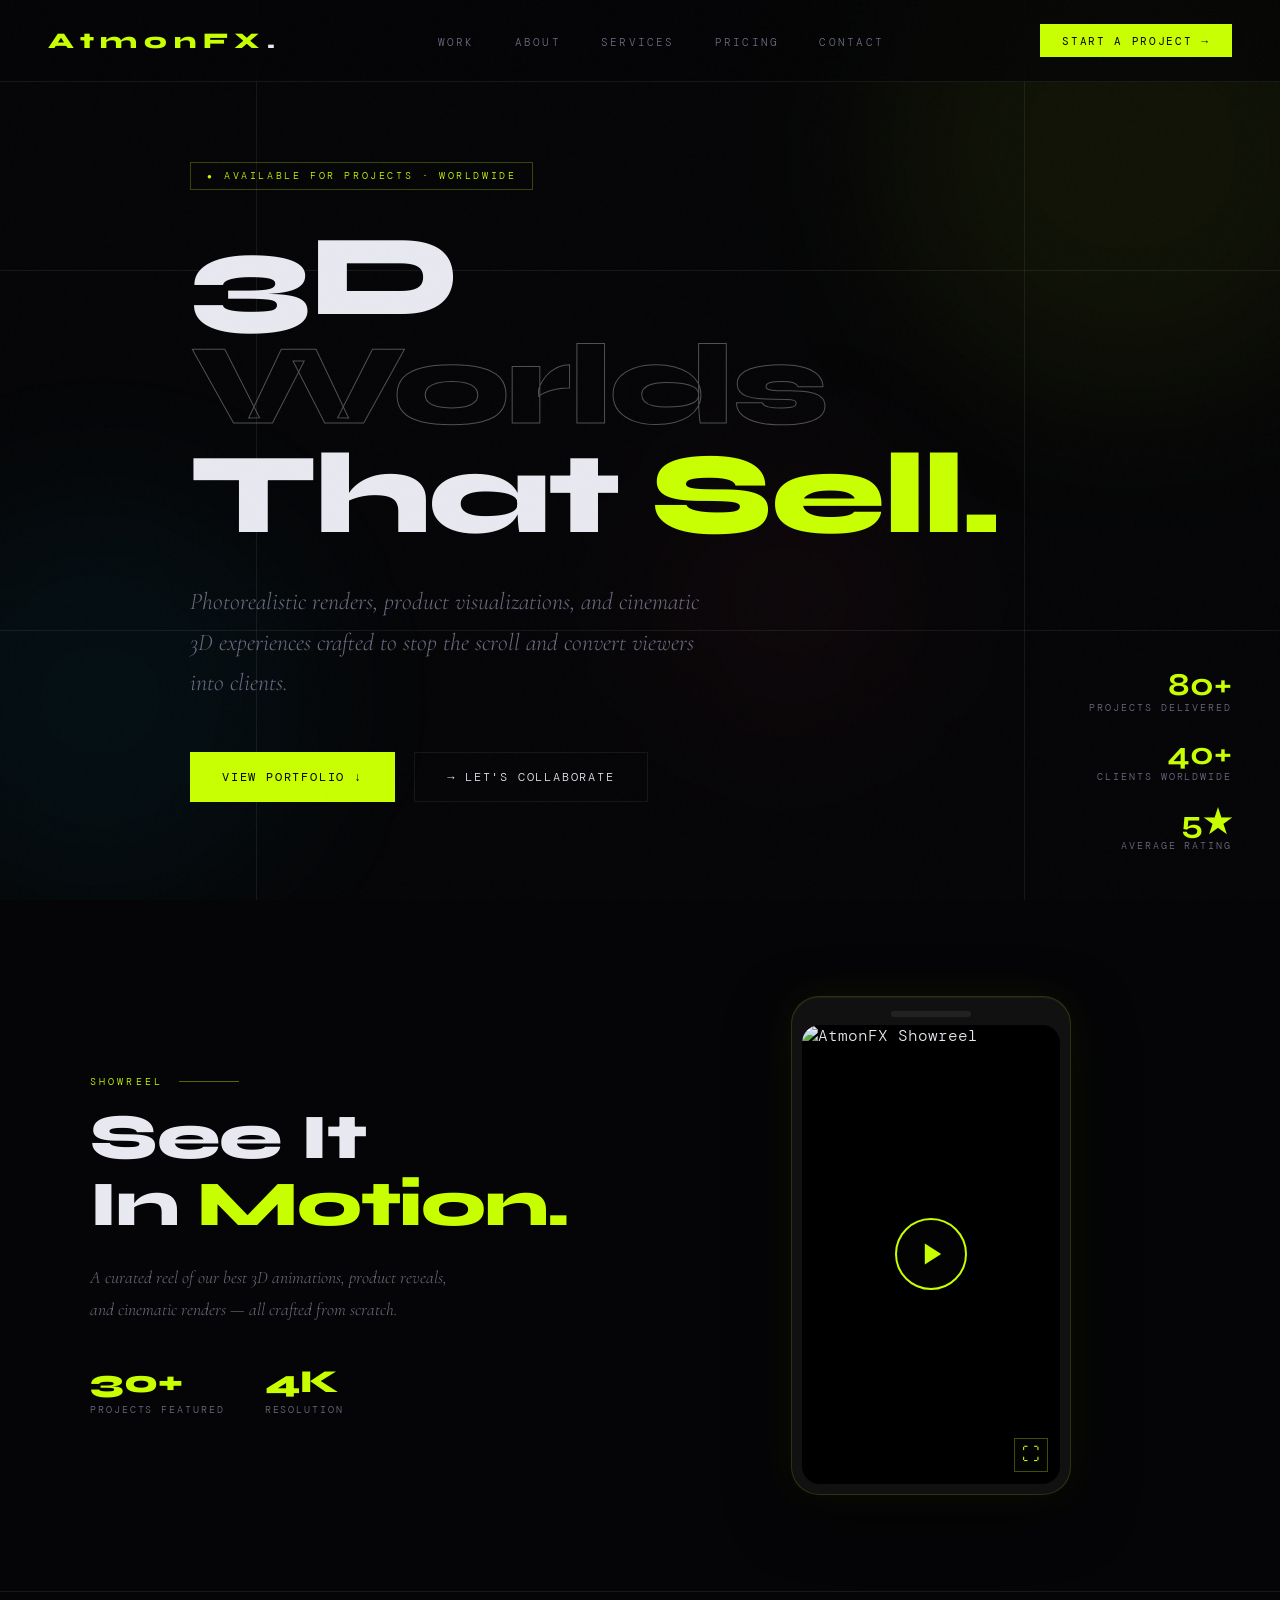
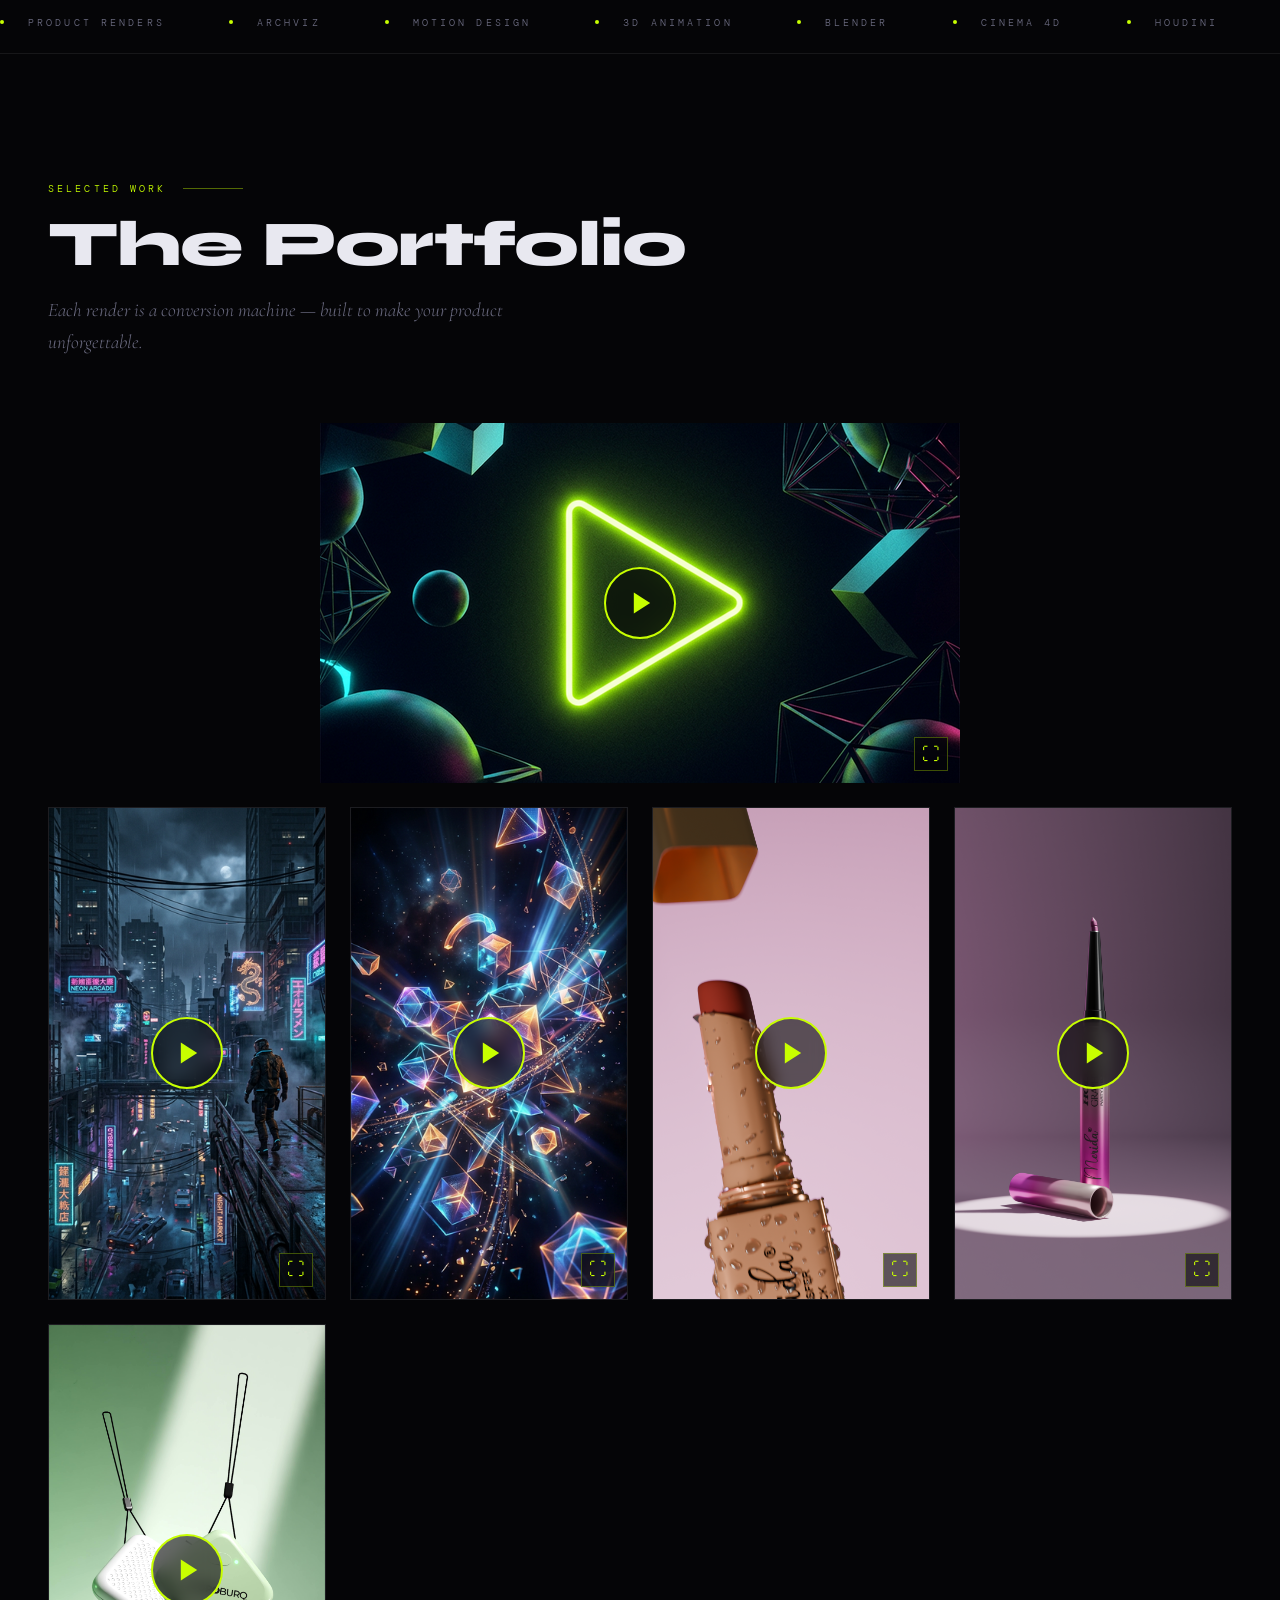
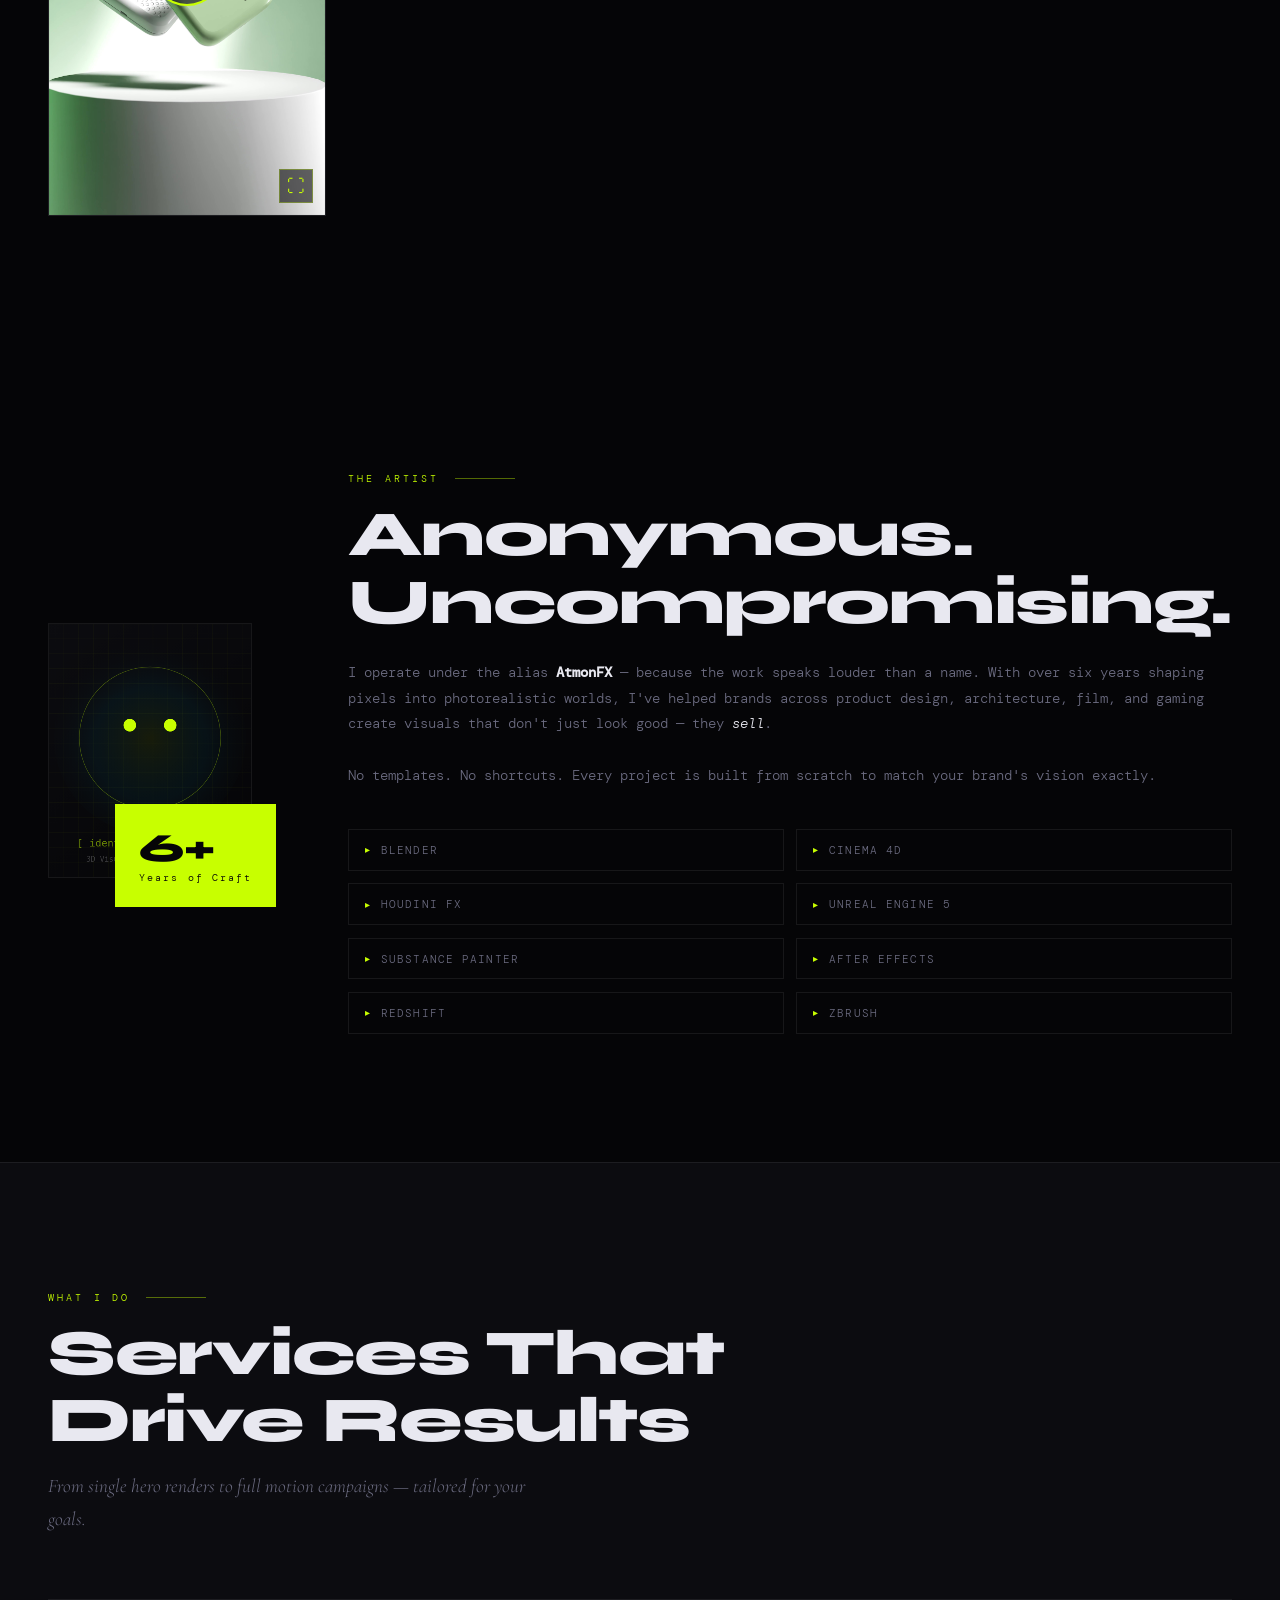
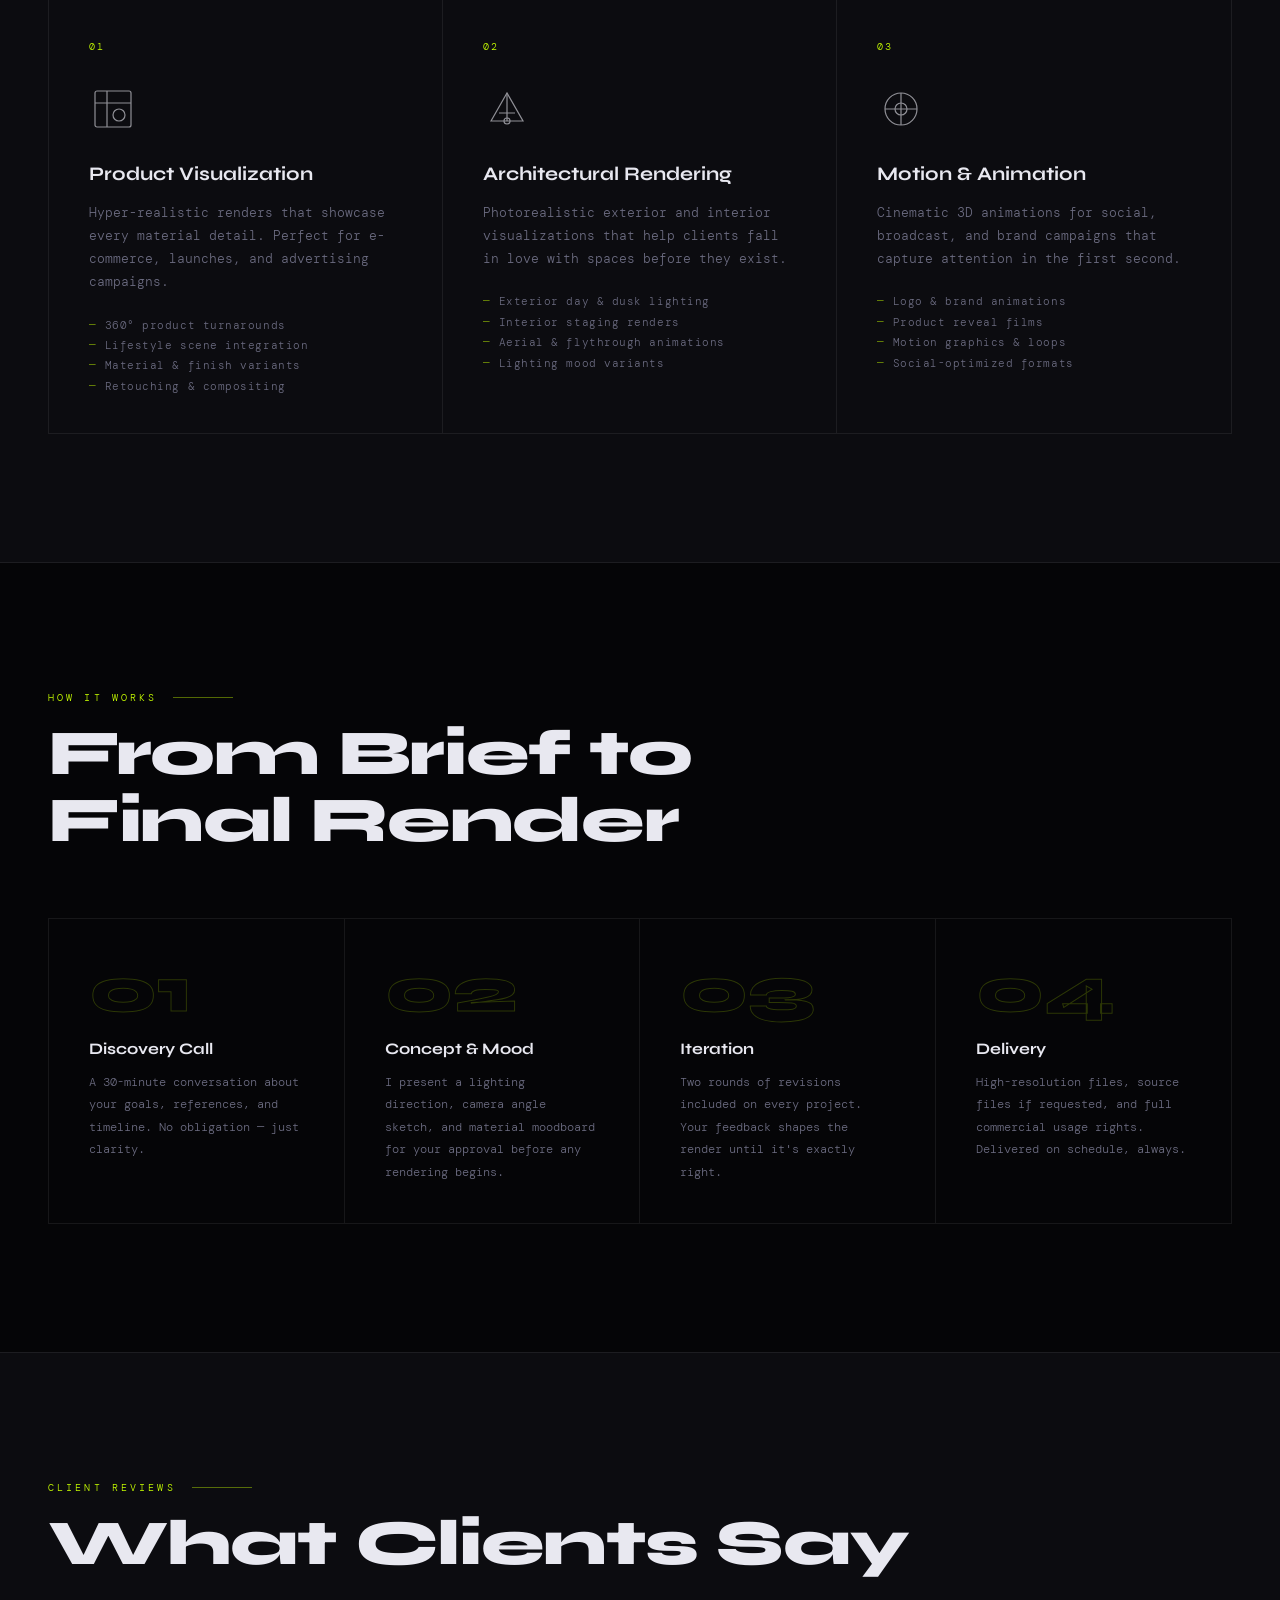
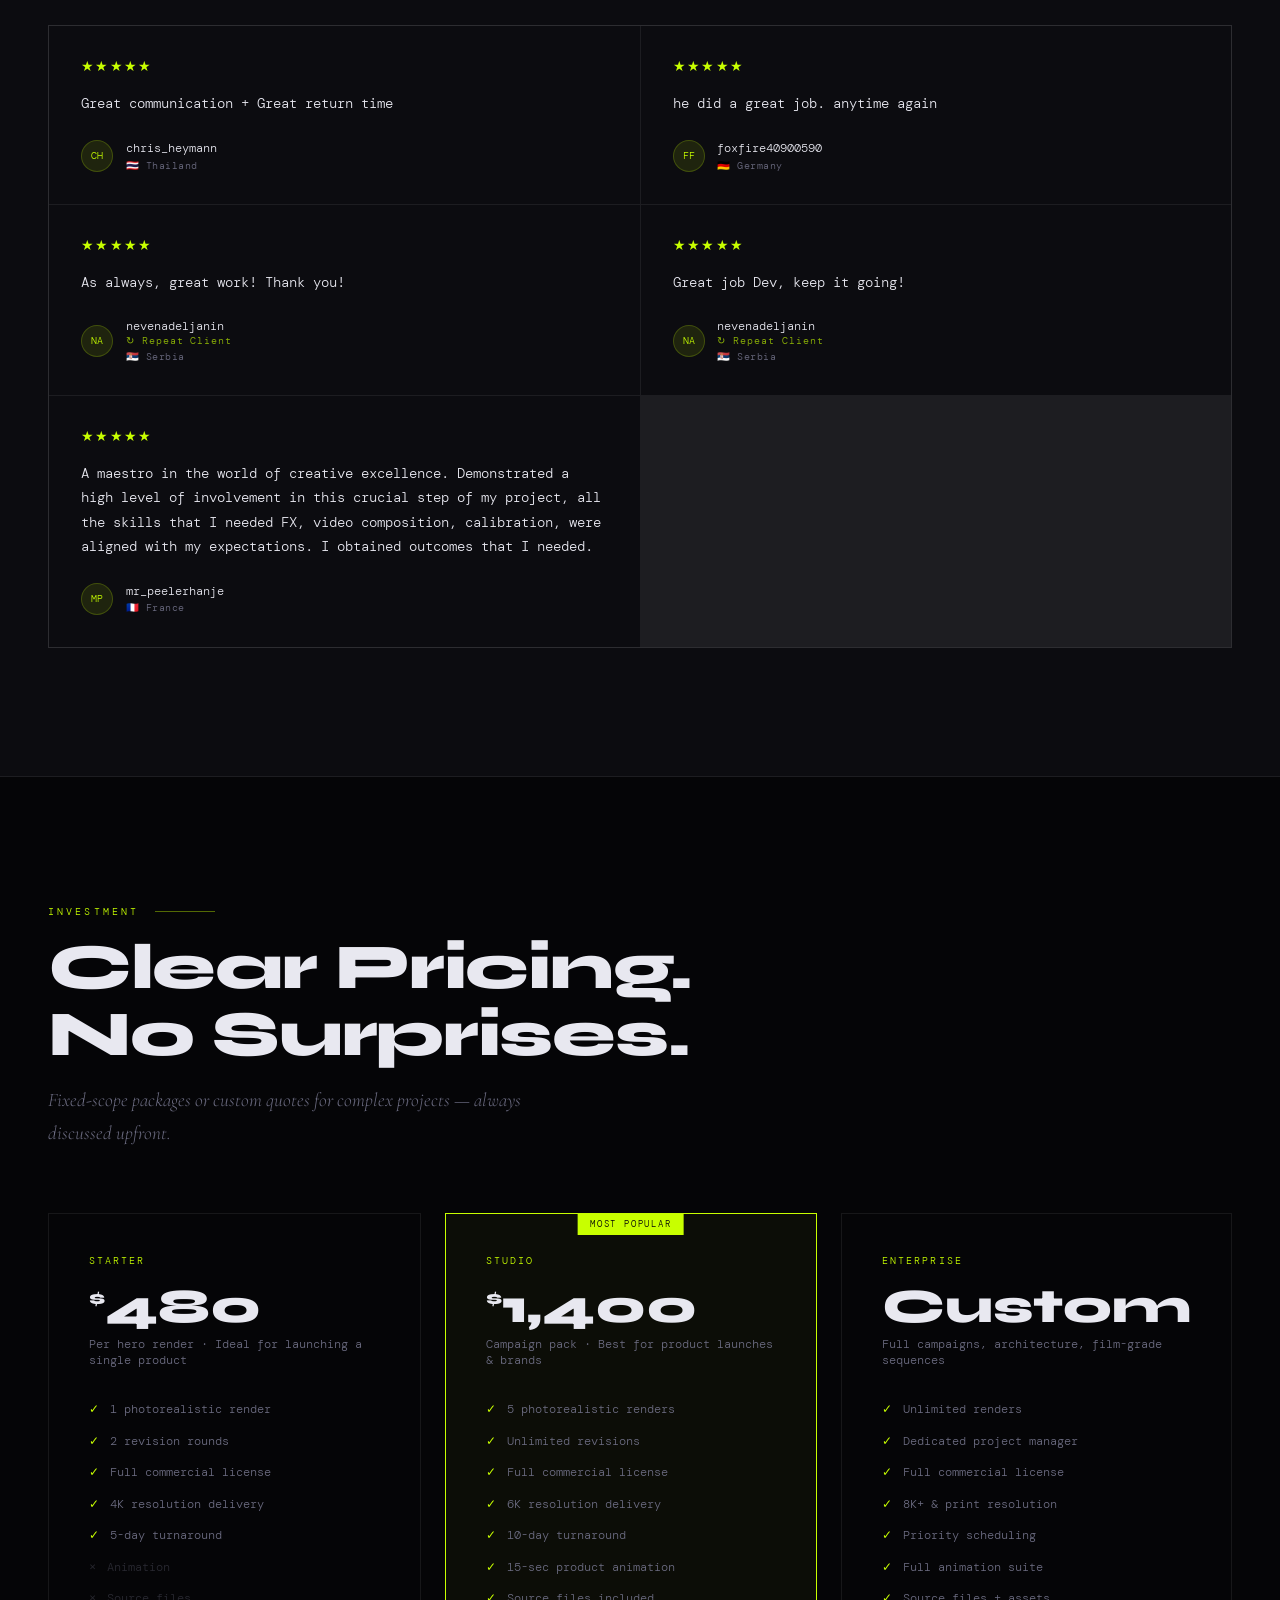
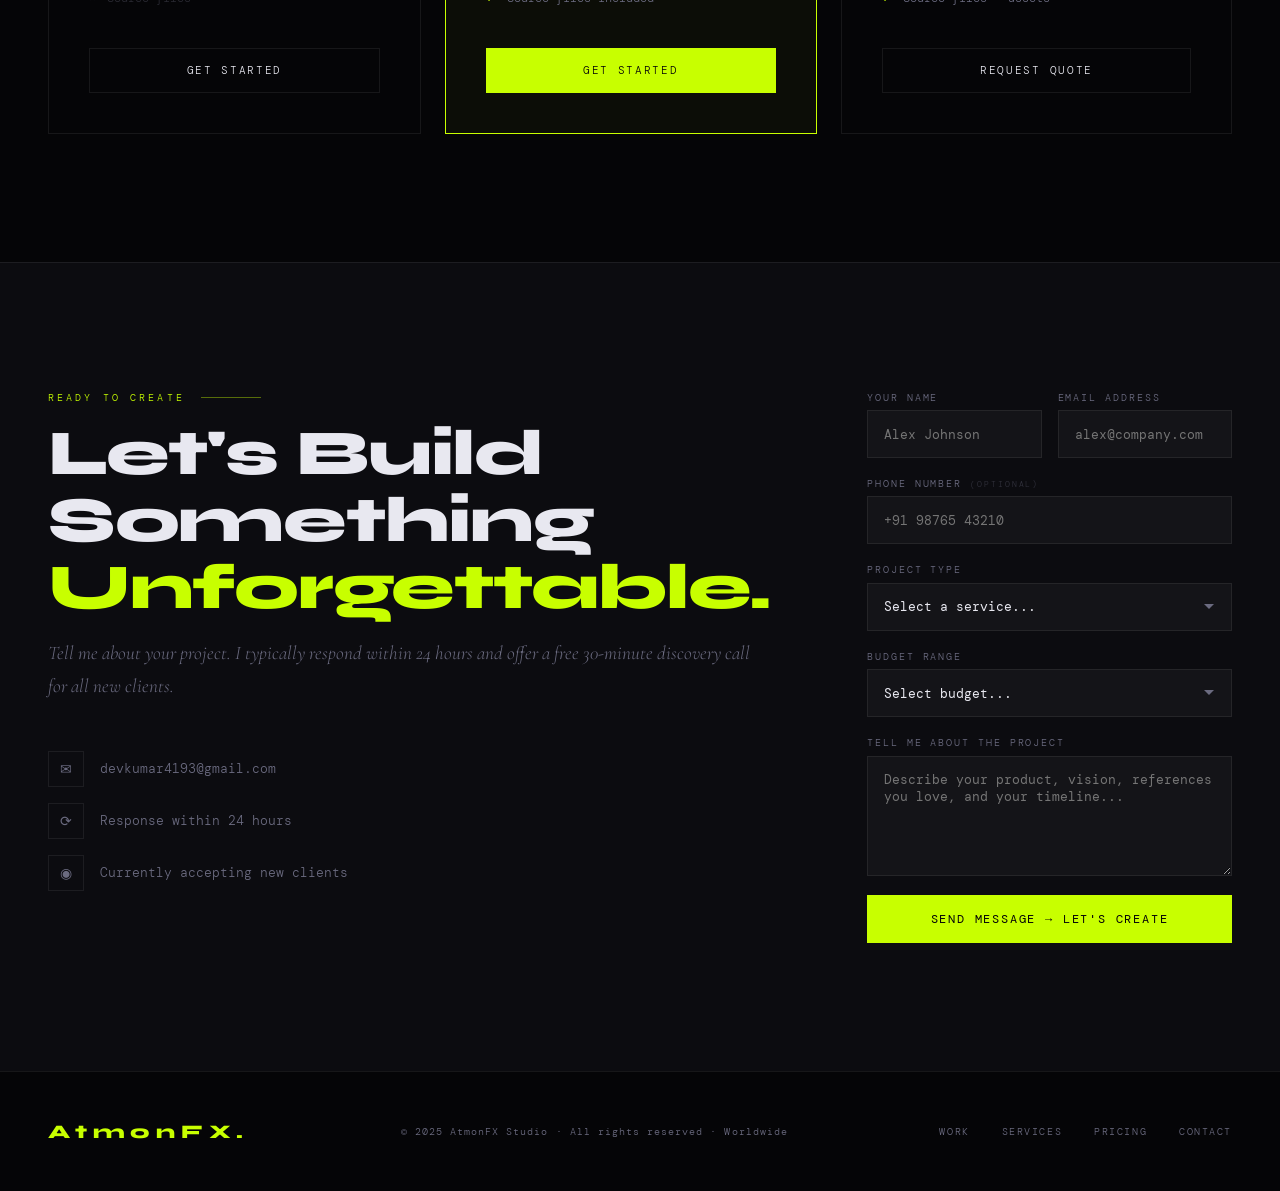
==== Production/index.html @ c1d3db08 "Video lightbox Modal implemented" ====
<!DOCTYPE html>
<html lang="en">

<head>
  <meta charset="UTF-8">
  <meta name="viewport" content="width=device-width, initial-scale=1.0">
  <title>AtmonFX — 3D Visual Artist</title>
  <meta name="description"
    content="AtmonFX — Crafting photorealistic 3D worlds, product visualizations, and cinematic renders that convert browsers into buyers.">
  <link rel="preconnect" href="https://fonts.googleapis.com">
  <link rel="preconnect" href="https://fonts.gstatic.com" crossorigin>
  <link
    href="https://fonts.googleapis.com/css2?family=Syne:wght@400;700;800&family=DM+Mono:ital,wght@0,300;0,400;1,300&family=Cormorant+Garamond:ital,wght@0,300;0,600;1,300&display=swap"
    rel="stylesheet">
  <link rel="preconnect" href="https://www.youtube.com">
  <link rel="preconnect" href="https://i.ytimg.com">
  <link rel="stylesheet" href="styles.css">

</head>

<body>



  <!-- Nav -->
  <nav>
    <a href="#" class="logo">AtmonFX<span>.</span></a>
    <ul class="nav-links">
      <li><a href="#work">Work</a></li>
      <li><a href="#about">About</a></li>
      <li><a href="#services">Services</a></li>
      <li><a href="#pricing">Pricing</a></li>
      <li><a href="#contact">Contact</a></li>
    </ul>
    <a href="#contact" class="nav-cta">Start a Project →</a>
  </nav>

  <!-- Hero -->
  <section id="hero">
    <div class="hero-grid-line v"></div>
    <div class="hero-grid-line v" style="left:80%"></div>
    <div class="hero-grid-line h" style="top:30%"></div>
    <div class="hero-grid-line h" style="top:70%"></div>
    <div class="hero-orb orb1"></div>
    <div class="hero-orb orb2"></div>
    <div class="hero-orb orb3"></div>
    <div class="hero-content">
      <div class="hero-tag">Available for Projects · Worldwide</div>
      <h1>3D <em>Worlds</em><br>That <span class="accent-word">Sell.</span></h1>
      <p class="hero-desc">Photorealistic renders, product visualizations, and cinematic 3D experiences crafted to stop
        the scroll and convert viewers into clients.</p>
      <div class="hero-actions">
        <a href="#work" class="btn-primary">View Portfolio ↓</a>
        <a href="#contact" class="btn-secondary">→ Let's Collaborate</a>
      </div>
    </div>
    <div class="hero-stats">
      <div class="stat">
        <div class="stat-num"><span class="stat-counter" data-count="80">0</span>+</div>
        <div class="stat-label">Projects Delivered</div>
      </div>
      <div class="stat">
        <div class="stat-num"><span class="stat-counter" data-count="40">0</span>+</div>
        <div class="stat-label">Clients Worldwide</div>
      </div>
      <div class="stat">
        <div class="stat-num">5★</div>
        <div class="stat-label">Average Rating</div>
      </div>
    </div>
  </section>

  <!-- Showreel -->
  <section id="showreel">
    <div class="showreel-layout">
      <div class="showreel-info">
        <div class="section-label">Showreel</div>
        <h2>See It<br>In <span style="color:var(--accent)">Motion.</span></h2>
        <p class="showreel-desc">A curated reel of our best 3D animations, product reveals, and cinematic renders — all crafted from scratch.</p>
        <div class="showreel-stats">
          <div class="showreel-stat">
            <div class="showreel-stat-num">30+</div>
            <div class="showreel-stat-label">Projects Featured</div>
          </div>
          <div class="showreel-stat">
            <div class="showreel-stat-num">4K</div>
            <div class="showreel-stat-label">Resolution</div>
          </div>
        </div>
      </div>
      <div class="showreel-frame">
        <div class="showreel-device">
          <div class="showreel-notch"></div>
          <div class="showreel-player" id="showreelPlayer">
            <img class="showreel-thumb" src="https://i.ytimg.com/vi/hC-G8UPCVXw/maxresdefault.jpg" alt="AtmonFX Showreel" id="showreelThumb">
            <div class="video-play-overlay" id="showreelOverlay">
              <div class="play-circle" id="showreelPlayBtn">
                <svg viewBox="0 0 24 24"><polygon points="5,3 19,12 5,21"/></svg>
              </div>
            </div>
            <button class="video-fs-btn" id="showreelFsBtn" title="Fullscreen">⛶</button>
          </div>
        </div>
        <div class="showreel-glow"></div>
      </div>
    </div>
  </section>

  <!-- Marquee -->
  <div class="marquee-section">
    <div class="marquee-track" id="marqueeTrack"></div>
  </div>

  <!-- Portfolio -->
  <section id="work">
    <div class="section-label">Selected Work</div>
    <h2>The Portfolio</h2>
    <p class="section-subtitle">Each render is a conversion machine — built to make your product unforgettable.</p>
    <div class="portfolio-grid" id="portfolioGrid"></div>
  </section>

  <!-- About -->
  <section id="about">
    <div class="about-visual reveal">
      <canvas class="about-canvas" id="aboutCanvas"></canvas>
      <div class="about-badge">6+<span>Years of Craft</span></div>
    </div>
    <div class="about-text reveal reveal-delay-2">
      <div class="section-label">The Artist</div>
      <h2>Anonymous.<br>Uncompromising.</h2>
      <p class="about-body">
        I operate under the alias <strong style="color:var(--text)">AtmonFX</strong> — because the work speaks louder
        than a name. With over six years shaping pixels into photorealistic worlds, I've helped brands across product
        design, architecture, film, and gaming create visuals that don't just look good — they <em
          style="color:var(--text)">sell</em>.<br><br>
        No templates. No shortcuts. Every project is built from scratch to match your brand's vision exactly.
      </p>
      <div class="skills-grid">
        <div class="skill-item">Blender</div>
        <div class="skill-item">Cinema 4D</div>
        <div class="skill-item">Houdini FX</div>
        <div class="skill-item">Unreal Engine 5</div>
        <div class="skill-item">Substance Painter</div>
        <div class="skill-item">After Effects</div>
        <div class="skill-item">Redshift</div>
        <div class="skill-item">ZBrush</div>
      </div>
    </div>
  </section>

  <!-- Services -->
  <section id="services">
    <div class="services-header reveal">
      <div class="section-label">What I Do</div>
      <h2>Services That<br>Drive Results</h2>
      <p class="section-subtitle">From single hero renders to full motion campaigns — tailored for your goals.</p>
    </div>
    <div class="services-grid">
      <div class="service-card reveal">
        <span class="service-num">01</span>
        <svg class="service-icon" viewBox="0 0 48 48" fill="none" stroke="currentColor" stroke-width="1.2">
          <rect x="6" y="6" width="36" height="36" rx="2" />
          <path d="M6 18h36M18 6v36" />
          <circle cx="30" cy="30" r="6" />
        </svg>
        <div class="service-title">Product Visualization</div>
        <p class="service-desc">Hyper-realistic renders that showcase every material detail. Perfect for e-commerce,
          launches, and advertising campaigns.</p>
        <ul class="service-list">
          <li>360° product turnarounds</li>
          <li>Lifestyle scene integration</li>
          <li>Material & finish variants</li>
          <li>Retouching & compositing</li>
        </ul>
      </div>
      <div class="service-card reveal reveal-delay-1">
        <span class="service-num">02</span>
        <svg class="service-icon" viewBox="0 0 48 48" fill="none" stroke="currentColor" stroke-width="1.2">
          <path d="M8 36L24 8l16 28H8z" />
          <path d="M16 28h16M24 8v28" />
          <circle cx="24" cy="36" r="3" />
        </svg>
        <div class="service-title">Architectural Rendering</div>
        <p class="service-desc">Photorealistic exterior and interior visualizations that help clients fall in love with
          spaces before they exist.</p>
        <ul class="service-list">
          <li>Exterior day & dusk lighting</li>
          <li>Interior staging renders</li>
          <li>Aerial & flythrough animations</li>
          <li>Lighting mood variants</li>
        </ul>
      </div>
      <div class="service-card reveal reveal-delay-2">
        <span class="service-num">03</span>
        <svg class="service-icon" viewBox="0 0 48 48" fill="none" stroke="currentColor" stroke-width="1.2">
          <circle cx="24" cy="24" r="16" />
          <path d="M24 8v32M8 24h32" />
          <circle cx="24" cy="24" r="6" />
        </svg>
        <div class="service-title">Motion & Animation</div>
        <p class="service-desc">Cinematic 3D animations for social, broadcast, and brand campaigns that capture
          attention in the first second.</p>
        <ul class="service-list">
          <li>Logo & brand animations</li>
          <li>Product reveal films</li>
          <li>Motion graphics & loops</li>
          <li>Social-optimized formats</li>
        </ul>
      </div>
    </div>
  </section>

  <!-- Process -->
  <section id="process">
    <div class="section-label reveal">How It Works</div>
    <h2 class="reveal">From Brief to<br>Final Render</h2>
    <div class="process-steps">
      <div class="process-step reveal">
        <div class="step-num">01</div>
        <div class="step-title">Discovery Call</div>
        <p class="step-desc">A 30-minute conversation about your goals, references, and timeline. No obligation — just
          clarity.</p>
      </div>
      <div class="process-step reveal reveal-delay-1">
        <div class="step-num">02</div>
        <div class="step-title">Concept & Mood</div>
        <p class="step-desc">I present a lighting direction, camera angle sketch, and material moodboard for your
          approval before any rendering begins.</p>
      </div>
      <div class="process-step reveal reveal-delay-2">
        <div class="step-num">03</div>
        <div class="step-title">Iteration</div>
        <p class="step-desc">Two rounds of revisions included on every project. Your feedback shapes the render until
          it's exactly right.</p>
      </div>
      <div class="process-step reveal reveal-delay-3">
        <div class="step-num">04</div>
        <div class="step-title">Delivery</div>
        <p class="step-desc">High-resolution files, source files if requested, and full commercial usage rights.
          Delivered on schedule, always.</p>
      </div>
    </div>
  </section>

  <!-- Testimonials -->
  <section id="testimonials">
    <div class="section-label reveal">Client Reviews</div>
    <h2 class="reveal">What Clients Say</h2>
    <div class="testi-grid">
      <div class="testi-card reveal">
        <div class="testi-stars">★★★★★</div>
        <p class="testi-text">Great communication + Great return time</p>
        <div class="testi-author">
          <div class="testi-avatar">CH</div>
          <div>
            <div class="testi-name">chris_heymann</div>
            <div class="testi-role">🇹🇭 Thailand</div>
          </div>
        </div>
      </div>
      <div class="testi-card reveal reveal-delay-1">
        <div class="testi-stars">★★★★★</div>
        <p class="testi-text">he did a great job. anytime again</p>
        <div class="testi-author">
          <div class="testi-avatar">FF</div>
          <div>
            <div class="testi-name">foxfire40900590</div>
            <div class="testi-role">🇩🇪 Germany</div>
          </div>
        </div>
      </div>
      <div class="testi-card reveal">
        <div class="testi-stars">★★★★★</div>
        <p class="testi-text">As always, great work! Thank you!</p>
        <div class="testi-author">
          <div class="testi-avatar">NA</div>
          <div>
            <div class="testi-name">nevenadeljanin</div>
            <div class="testi-meta">↻ Repeat Client</div>
            <div class="testi-role">🇷🇸 Serbia</div>
          </div>
        </div>
      </div>
      <div class="testi-card reveal reveal-delay-1">
        <div class="testi-stars">★★★★★</div>
        <p class="testi-text">Great job Dev, keep it going!</p>
        <div class="testi-author">
          <div class="testi-avatar">NA</div>
          <div>
            <div class="testi-name">nevenadeljanin</div>
            <div class="testi-meta">↻ Repeat Client</div>
            <div class="testi-role">🇷🇸 Serbia</div>
          </div>
        </div>
      </div>
      <div class="testi-card reveal">
        <div class="testi-stars">★★★★★</div>
        <p class="testi-text">A maestro in the world of creative excellence. Demonstrated a high level of involvement in this crucial step of my project, all the skills that I needed FX, video composition, calibration, were aligned with my expectations. I obtained outcomes that I needed.</p>
        <div class="testi-author">
          <div class="testi-avatar">MP</div>
          <div>
            <div class="testi-name">mr_peelerhanje</div>
            <div class="testi-role">🇫🇷 France</div>
          </div>
        </div>
      </div>
    </div>
  </section>

  <!-- Pricing -->
  <section id="pricing">
    <div class="section-label reveal">Investment</div>
    <h2 class="reveal">Clear Pricing.<br>No Surprises.</h2>
    <p class="section-subtitle reveal">Fixed-scope packages or custom quotes for complex projects — always discussed
      upfront.</p>
    <div class="pricing-grid">
      <div class="price-card reveal">
        <div class="price-tier">Starter</div>
        <div class="price-amount"><sup>$</sup>480</div>
        <div class="price-desc">Per hero render · Ideal for launching a single product</div>
        <ul class="price-features">
          <li>1 photorealistic render</li>
          <li>2 revision rounds</li>
          <li>Full commercial license</li>
          <li>4K resolution delivery</li>
          <li>5-day turnaround</li>
          <li class="unavailable">Animation</li>
          <li class="unavailable">Source files</li>
        </ul>
        <a href="#contact" class="btn-price">Get Started</a>
      </div>
      <div class="price-card featured reveal reveal-delay-1">
        <div class="price-tier">Studio</div>
        <div class="price-amount"><sup>$</sup>1,400</div>
        <div class="price-desc">Campaign pack · Best for product launches & brands</div>
        <ul class="price-features">
          <li>5 photorealistic renders</li>
          <li>Unlimited revisions</li>
          <li>Full commercial license</li>
          <li>6K resolution delivery</li>
          <li>10-day turnaround</li>
          <li>15-sec product animation</li>
          <li>Source files included</li>
        </ul>
        <a href="#contact" class="btn-price">Get Started</a>
      </div>
      <div class="price-card reveal reveal-delay-2">
        <div class="price-tier">Enterprise</div>
        <div class="price-amount">Custom</div>
        <div class="price-desc">Full campaigns, architecture, film-grade sequences</div>
        <ul class="price-features">
          <li>Unlimited renders</li>
          <li>Dedicated project manager</li>
          <li>Full commercial license</li>
          <li>8K+ & print resolution</li>
          <li>Priority scheduling</li>
          <li>Full animation suite</li>
          <li>Source files + assets</li>
        </ul>
        <a href="#contact" class="btn-price">Request Quote</a>
      </div>
    </div>
  </section>

  <!-- Contact -->
  <section id="contact">
    <div class="contact-layout">
      <div class="contact-info reveal">
        <div class="section-label">Ready to Create</div>
        <h2>Let's Build<br>Something<br><span style="color:var(--accent)">Unforgettable.</span></h2>
        <p class="contact-tagline">Tell me about your project. I typically respond within 24 hours and offer a free
          30-minute discovery call for all new clients.</p>
        <div class="contact-details">
          <a href="mailto:devkumar4193@gmail.com" class="contact-item">
            <div class="contact-item-icon">✉</div>
            devkumar4193@gmail.com
          </a>
          <a href="#" class="contact-item">
            <div class="contact-item-icon">⟳</div>
            Response within 24 hours
          </a>
          <a href="#" class="contact-item">
            <div class="contact-item-icon">◉</div>
            Currently accepting new clients
          </a>
        </div>
      </div>
      <div class="reveal reveal-delay-2">
        <form class="contact-form" id="contactForm" name="contact" method="POST" data-netlify="true">
          <input type="hidden" name="form-name" value="contact">
          <div class="form-row">
            <div class="form-group">
              <label class="form-label">Your Name</label>
              <input type="text" class="form-input" name="name" placeholder="Alex Johnson" required>
            </div>
            <div class="form-group">
              <label class="form-label">Email Address</label>
              <input type="email" class="form-input" name="email" placeholder="alex@company.com" required>
            </div>
          </div>
          <div class="form-group">
            <label class="form-label">Phone Number <span style="opacity:0.4;font-size:0.5rem">(OPTIONAL)</span></label>
            <input type="tel" class="form-input" name="phone" placeholder="+91 98765 43210">
          </div>
          <div class="form-group">
            <label class="form-label">Project Type</label>
            <select class="form-select" name="project-type">
              <option value="" disabled selected>Select a service...</option>
              <option>Product Visualization</option>
              <option>Architectural Rendering</option>
              <option>Motion & Animation</option>
              <option>Brand Campaign</option>
              <option>Other / Custom</option>
            </select>
          </div>
          <div class="form-group">
            <label class="form-label">Budget Range</label>
            <select class="form-select" name="budget">
              <option value="" disabled selected>Select budget...</option>
              <option>$500 – $1,000</option>
              <option>$1,000 – $3,000</option>
              <option>$3,000 – $10,000</option>
              <option>$10,000+</option>
            </select>
          </div>
          <div class="form-group">
            <label class="form-label">Tell Me About the Project</label>
            <textarea class="form-textarea" name="message"
              placeholder="Describe your product, vision, references you love, and your timeline..."
              required></textarea>
          </div>
          <button class="form-submit" type="submit">Send Message → Let's Create</button>
          <div class="form-note" id="formNote" style="display:none;color:var(--accent)">✓ Message received. I'll reply
            within 24 hours.</div>
        </form>
      </div>
    </div>
  </section>

  <!-- Footer -->
  <footer>
    <div class="footer-brand">AtmonFX.</div>
    <div class="footer-copy">© 2025 AtmonFX Studio · All rights reserved · Worldwide</div>
    <div class="footer-links">
      <a href="#work">Work</a>
      <a href="#services">Services</a>
      <a href="#pricing">Pricing</a>
      <a href="#contact">Contact</a>
    </div>
  </footer>

  <!-- Video Lightbox Modal -->
  <div class="lightbox" id="lightbox">
    <div class="lightbox-backdrop" id="lightboxBackdrop"></div>
    <button class="lightbox-close" id="lightboxClose">✕</button>
    <div class="lightbox-content">
      <div class="lightbox-video" id="lightboxVideo"></div>
      <div class="lightbox-info" id="lightboxInfo"></div>
    </div>
  </div>

  <!-- Floating CTA -->
  <a href="#contact" class="floating-cta" id="floatingCta">
    <span class="floating-cta-pulse"></span>
    Start a Project →
  </a>

  <script src="script.js"></script>

</body>

</html>
---- Production/styles.css ----
:root {
    --bg: #050507;
    --surface: #0c0c10;
    --border: rgba(255,255,255,0.07);
    --text: #e8e8f0;
    --muted: #6b6b80;
    --accent: #c8ff00;
    --accent2: #ff4d6d;
    --accent3: #00d4ff;
    --glow: rgba(200,255,0,0.15);
  }

  *, *::before, *::after { box-sizing: border-box; margin: 0; padding: 0; }

  html { scroll-behavior: smooth; }

  body {
    background: var(--bg);
    color: var(--text);
    font-family: 'DM Mono', monospace;
    font-weight: 300;
    overflow-x: hidden;

  }



  /* ── NOISE OVERLAY ─────────────────────── */
  body::before {
    content: '';
    position: fixed; top: 0; left: 0; right: 0; bottom: 0; z-index: 9990;
    background-image: url("data:image/svg+xml,%3Csvg viewBox='0 0 256 256' xmlns='http://www.w3.org/2000/svg'%3E%3Cfilter id='noise'%3E%3CfeTurbulence type='fractalNoise' baseFrequency='0.9' numOctaves='4' stitchTiles='stitch'/%3E%3C/filter%3E%3Crect width='100%25' height='100%25' filter='url(%23noise)' opacity='0.04'/%3E%3C/svg%3E");
    pointer-events: none;
    opacity: 0.4;
  }

  /* ── NAV ──────────────────────────────── */
  nav {
    position: fixed; top: 0; left: 0; right: 0; z-index: 100;
    display: flex; align-items: center; justify-content: space-between;
    padding: 1.5rem 3rem;
    background: rgba(5,5,7,0.7);
    backdrop-filter: blur(20px);
    border-bottom: 1px solid var(--border);
  }
  .logo {
    font-family: 'Syne', sans-serif;
    font-weight: 800;
    font-size: 1.4rem;
    letter-spacing: 0.3em;
    color: var(--accent);
    text-decoration: none;
  }
  .logo span { color: var(--text); }
  .nav-links { display: flex; gap: 2.5rem; list-style: none; }
  .nav-links a {
    font-size: 0.7rem;
    letter-spacing: 0.2em;
    text-transform: uppercase;
    color: var(--muted);
    text-decoration: none;
    transition: color 0.3s;
  }
  .nav-links a:hover { color: var(--accent); }
  .nav-cta {
    font-size: 0.7rem;
    letter-spacing: 0.15em;
    text-transform: uppercase;
    color: var(--bg);
    background: var(--accent);
    padding: 0.6rem 1.4rem;
    text-decoration: none;
    font-weight: 400;
    transition: transform 0.2s, box-shadow 0.2s;
  }
  .nav-cta:hover { transform: translateY(-2px); box-shadow: 0 8px 24px var(--glow); }

  /* ── HERO ─────────────────────────────── */
  #hero {
    min-height: 100vh;
    display: grid;
    place-items: center;
    padding: 8rem 3rem 4rem;
    position: relative;
    overflow: hidden;
  }

  .hero-grid-line {
    position: absolute;
    background: var(--border);
    pointer-events: none;
  }
  .hero-grid-line.v { width: 1px; height: 100%; top: 0; }
  .hero-grid-line.h { height: 1px; width: 100%; left: 0; }
  .hero-grid-line:nth-child(1) { left: 20%; }
  .hero-grid-line:nth-child(2) { left: 80%; }
  .hero-grid-line:nth-child(3) { top: 30%; }
  .hero-grid-line:nth-child(4) { top: 70%; }

  .hero-orb {
    position: absolute;
    border-radius: 50%;
    filter: blur(80px);
    pointer-events: none;
  }
  .orb1 { width: 500px; height: 500px; background: rgba(200,255,0,0.06); top: -100px; right: -100px; }
  .orb2 { width: 400px; height: 400px; background: rgba(0,212,255,0.05); bottom: 0; left: -100px; }
  .orb3 { width: 300px; height: 300px; background: rgba(255,77,109,0.04); top: 50%; left: 50%; transform: translate(-50%,-50%); }

  .hero-content { position: relative; z-index: 2; max-width: 900px; }
  .hero-tag {
    display: inline-flex; align-items: center; gap: 0.6rem;
    font-size: 0.65rem; letter-spacing: 0.25em; text-transform: uppercase;
    color: var(--accent); margin-bottom: 2rem;
    border: 1px solid rgba(200,255,0,0.25);
    padding: 0.4rem 1rem;
  }
  .hero-tag::before { content: '●'; font-size: 0.5rem; animation: blink 1.5s infinite; }
  @keyframes blink { 0%,100%{opacity:1} 50%{opacity:0} }

  h1 {
    font-family: 'Syne', sans-serif;
    font-weight: 800;
    font-size: clamp(3.5rem, 9vw, 8rem);
    line-height: 0.95;
    letter-spacing: -0.02em;
    margin-bottom: 2rem;
    opacity: 0;
    animation: fadeUp 1s 0.3s forwards;
  }
  h1 em {
    font-style: normal;
    color: transparent;
    -webkit-text-stroke: 1px rgba(255,255,255,0.3);
  }
  h1 .accent-word { color: var(--accent); }

  @keyframes fadeUp {
    from { opacity:0; transform: translateY(30px); }
    to   { opacity:1; transform: translateY(0); }
  }

  .hero-desc {
    font-family: 'Cormorant Garamond', serif;
    font-size: clamp(1.1rem, 2vw, 1.5rem);
    font-style: italic;
    color: var(--muted);
    max-width: 520px;
    line-height: 1.7;
    margin-bottom: 3rem;
    opacity: 0;
    animation: fadeUp 1s 0.6s forwards;
  }

  .hero-actions {
    display: flex; gap: 1.2rem; flex-wrap: wrap;
    opacity: 0;
    animation: fadeUp 1s 0.9s forwards;
  }

  .btn-primary {
    display: inline-flex; align-items: center; gap: 0.6rem;
    background: var(--accent);
    color: var(--bg);
    font-family: 'DM Mono', monospace;
    font-size: 0.75rem;
    letter-spacing: 0.15em;
    text-transform: uppercase;
    padding: 1rem 2rem;
    text-decoration: none;
    font-weight: 400;
    transition: transform 0.2s, box-shadow 0.3s;
  }
  .btn-primary:hover { transform: translateY(-3px); box-shadow: 0 12px 32px var(--glow); }
  .btn-secondary {
    display: inline-flex; align-items: center; gap: 0.6rem;
    border: 1px solid var(--border);
    color: var(--text);
    font-family: 'DM Mono', monospace;
    font-size: 0.75rem;
    letter-spacing: 0.15em;
    text-transform: uppercase;
    padding: 1rem 2rem;
    text-decoration: none;
    transition: border-color 0.3s, color 0.3s;
  }
  .btn-secondary:hover { border-color: var(--accent); color: var(--accent); }

  .hero-stats {
    position: absolute;
    right: 3rem; bottom: 3rem;
    display: flex; flex-direction: column; gap: 1.5rem;
    opacity: 0;
    animation: fadeUp 1s 1.2s forwards;
  }
  .stat { text-align: right; }
  .stat-num {
    font-family: 'Syne', sans-serif;
    font-size: 2rem;
    font-weight: 700;
    color: var(--accent);
    line-height: 1;
  }
  .stat-label {
    font-size: 0.6rem;
    letter-spacing: 0.2em;
    text-transform: uppercase;
    color: var(--muted);
  }

  /* ── MARQUEE ──────────────────────────── */
  .marquee-section {
    padding: 1.5rem 0;
    border-top: 1px solid var(--border);
    border-bottom: 1px solid var(--border);
    overflow: hidden;
  }
  .marquee-track {
    display: flex; gap: 4rem;
    animation: marquee 20s linear infinite;
    white-space: nowrap;
  }
  .marquee-item {
    font-size: 0.65rem;
    letter-spacing: 0.3em;
    text-transform: uppercase;
    color: var(--muted);
    flex-shrink: 0;
    display: flex; align-items: center; gap: 1.5rem;
  }
  .marquee-dot { width: 4px; height: 4px; background: var(--accent); border-radius: 50%; flex-shrink: 0; }
  @keyframes marquee { from { transform: translateX(0); } to { transform: translateX(-50%); } }

  /* ── SECTIONS ─────────────────────────── */
  section { padding: 8rem 3rem; }
  .section-label {
    font-size: 0.65rem;
    letter-spacing: 0.3em;
    text-transform: uppercase;
    color: var(--accent);
    margin-bottom: 1rem;
    display: flex; align-items: center; gap: 1rem;
  }
  .section-label::after { content: ''; flex: 1; max-width: 60px; height: 1px; background: var(--accent); opacity: 0.4; }
  h2 {
    font-family: 'Syne', sans-serif;
    font-weight: 800;
    font-size: clamp(2.5rem, 5vw, 4rem);
    line-height: 1.05;
    letter-spacing: -0.02em;
    margin-bottom: 1rem;
  }
  .section-subtitle {
    font-family: 'Cormorant Garamond', serif;
    font-size: 1.2rem;
    font-style: italic;
    color: var(--muted);
    max-width: 500px;
    line-height: 1.7;
    margin-bottom: 4rem;
  }

  /* ── PORTFOLIO GRID ───────────────────── */
  #work { background: var(--bg); }
  .portfolio-grid {
    display: grid;
    grid-template-columns: repeat(12, 1fr);
    grid-template-rows: auto;
    gap: 1.5rem;
  }

  .pitem {
    position: relative;
    overflow: hidden;
    background: var(--surface);
    border: 1px solid var(--border);
  }
  .pitem:nth-child(1) { grid-column: span 7; grid-row: span 2; }
  .pitem:nth-child(2) { grid-column: span 5; }
  .pitem:nth-child(3) { grid-column: span 5; }
  .pitem:nth-child(4) { grid-column: span 4; }
  .pitem:nth-child(5) { grid-column: span 4; }
  .pitem:nth-child(6) { grid-column: span 4; }
  
  /* Dynamic Video Layout Classes */
  .pitem-horizontal { grid-column: span 12 !important; grid-row: span 1 !important; max-width: 720px; margin: 0 auto; border: none !important; }
  .pitem-horizontal .pitem-video-wrapper { aspect-ratio: 16/9; }
  .pitem-vertical { grid-column: span 3 !important; grid-row: span 1 !important; }

  .pitem-canvas {
    width: 100%;
    aspect-ratio: 16/10;
    display: block;
  }
  .pitem:nth-child(1) .pitem-canvas { aspect-ratio: 16/12; }

  .pitem-overlay {
    position: absolute; top: 0; left: 0; right: 0; bottom: 0;
    background: linear-gradient(to top, rgba(5,5,7,0.95) 0%, rgba(5,5,7,0.2) 60%, transparent 100%);
    display: flex; flex-direction: column; justify-content: flex-end;
    padding: 1.5rem;
    opacity: 0;
    transition: opacity 0.4s;
  }
  .pitem:hover .pitem-overlay { opacity: 1; }
  .pitem-tag {
    font-size: 0.6rem;
    letter-spacing: 0.2em;
    text-transform: uppercase;
    color: var(--accent);
    margin-bottom: 0.4rem;
  }
  .pitem-title {
    font-family: 'Syne', sans-serif;
    font-weight: 700;
    font-size: 1.1rem;
    color: var(--text);
    margin-bottom: 0.3rem;
  }
  .pitem-meta {
    font-size: 0.65rem;
    color: var(--muted);
    letter-spacing: 0.1em;
  }
  .pitem-arrow {
    position: absolute; top: 1.2rem; right: 1.2rem;
    width: 36px; height: 36px;
    border: 1px solid var(--border);
    display: flex; align-items: center; justify-content: center;
    opacity: 0; transition: opacity 0.4s;
    color: var(--accent);
    font-size: 1rem;
  }
  .pitem:hover .pitem-arrow { opacity: 1; }

  /* ── ABOUT ────────────────────────────── */
  #about {
    display: grid;
    grid-template-columns: 1fr 1fr;
    gap: 6rem;
    align-items: center;
  }
  .about-visual {
    position: relative;
    aspect-ratio: 4/5;
  }
  .about-canvas {
    width: 100%;
    height: 100%;
    border: 1px solid var(--border);
  }
  .about-badge {
    position: absolute;
    bottom: -1.5rem; right: -1.5rem;
    background: var(--accent);
    color: var(--bg);
    padding: 1.5rem;
    font-family: 'Syne', sans-serif;
    font-weight: 800;
    font-size: 2.5rem;
    line-height: 1;
  }
  .about-badge span { display: block; font-family: 'DM Mono', monospace; font-size: 0.65rem; font-weight: 300; letter-spacing: 0.2em; margin-top: 0.3rem; }
  .about-text h2 { margin-bottom: 1.5rem; }
  .about-body {
    color: var(--muted);
    line-height: 1.9;
    font-size: 0.85rem;
    margin-bottom: 2.5rem;
  }
  .skills-grid {
    display: grid;
    grid-template-columns: 1fr 1fr;
    gap: 0.8rem;
  }
  .skill-item {
    border: 1px solid var(--border);
    padding: 0.8rem 1rem;
    font-size: 0.7rem;
    letter-spacing: 0.1em;
    text-transform: uppercase;
    color: var(--muted);
    display: flex; align-items: center; gap: 0.6rem;
    transition: border-color 0.3s, color 0.3s;
  }
  .skill-item::before { content: '▸'; color: var(--accent); font-size: 0.6rem; }
  .skill-item:hover { border-color: rgba(200,255,0,0.3); color: var(--text); }

  /* ── SERVICES ─────────────────────────── */
  #services {
    background: var(--surface);
    border-top: 1px solid var(--border);
    border-bottom: 1px solid var(--border);
  }
  .services-header { max-width: 700px; margin-bottom: 4rem; }
  .services-grid {
    display: grid;
    grid-template-columns: repeat(3, 1fr);
    gap: 0;
    border: 1px solid var(--border);
  }
  .service-card {
    padding: 2.5rem;
    border-right: 1px solid var(--border);
    position: relative;
    overflow: hidden;
    transition: background 0.3s;
  }
  .service-card:last-child { border-right: none; }
  .service-card::before {
    content: '';
    position: absolute; top: 0; left: 0; right: 0; height: 2px;
    background: var(--accent);
    transform: scaleX(0);
    transform-origin: left;
    transition: transform 0.4s;
  }
  .service-card:hover::before { transform: scaleX(1); }
  .service-card:hover { background: rgba(200,255,0,0.03); }
  .service-num {
    font-size: 0.6rem;
    letter-spacing: 0.2em;
    color: var(--accent);
    margin-bottom: 2rem;
    display: block;
  }
  .service-icon {
    width: 48px; height: 48px;
    margin-bottom: 1.5rem;
    opacity: 0.6;
  }
  .service-title {
    font-family: 'Syne', sans-serif;
    font-weight: 700;
    font-size: 1.2rem;
    margin-bottom: 1rem;
    color: var(--text);
  }
  .service-desc {
    font-size: 0.8rem;
    color: var(--muted);
    line-height: 1.8;
    margin-bottom: 1.5rem;
  }
  .service-list {
    list-style: none;
    display: flex; flex-direction: column; gap: 0.4rem;
  }
  .service-list li {
    font-size: 0.68rem;
    letter-spacing: 0.05em;
    color: var(--muted);
    display: flex; align-items: center; gap: 0.5rem;
  }
  .service-list li::before { content: '—'; color: var(--accent); opacity: 0.6; }

  /* ── PROCESS ──────────────────────────── */
  #process { background: var(--bg); }
  .process-steps {
    display: grid;
    grid-template-columns: repeat(4, 1fr);
    gap: 0;
    margin-top: 4rem;
    border: 1px solid var(--border);
  }
  .process-step {
    padding: 2.5rem;
    border-right: 1px solid var(--border);
    position: relative;
  }
  .process-step:last-child { border-right: none; }
  .step-num {
    font-family: 'Syne', sans-serif;
    font-size: 4rem;
    font-weight: 800;
    color: transparent;
    -webkit-text-stroke: 1px rgba(200,255,0,0.2);
    line-height: 1;
    margin-bottom: 1rem;
  }
  .step-title {
    font-family: 'Syne', sans-serif;
    font-weight: 700;
    font-size: 1rem;
    margin-bottom: 0.8rem;
    color: var(--text);
  }
  .step-desc { font-size: 0.78rem; color: var(--muted); line-height: 1.8; }

  /* ── TESTIMONIALS ─────────────────────── */
  #testimonials {
    background: var(--surface);
    border-top: 1px solid var(--border);
    border-bottom: 1px solid var(--border);
  }
  .testi-grid {
    display: grid;
    grid-template-columns: 1fr 1fr;
    gap: 1px;
    margin-top: 3rem;
    border: 1px solid var(--border);
    background: var(--border);
  }
  .testi-card {
    background: var(--surface);
    padding: 2rem;
  }
  .testi-stars {
    font-size: 0.85rem;
    color: var(--accent);
    letter-spacing: 0.1em;
    margin-bottom: 1rem;
  }
  .testi-text {
    font-size: 0.9rem;
    color: var(--text);
    line-height: 1.7;
    margin-bottom: 1.5rem;
  }
  .testi-author {
    display: flex; align-items: center; gap: 0.8rem;
  }
  .testi-avatar {
    width: 32px; height: 32px;
    border-radius: 50%;
    background: rgba(200,255,0,0.1);
    border: 1px solid rgba(200,255,0,0.2);
    display: flex; align-items: center; justify-content: center;
    font-family: 'DM Mono', monospace;
    font-size: 0.6rem;
    color: var(--accent);
  }
  .testi-name {
    font-family: 'DM Mono', monospace;
    font-size: 0.75rem;
    color: var(--text);
  }
  .testi-meta {
    font-size: 0.6rem;
    color: var(--accent);
    letter-spacing: 0.1em;
    opacity: 0.7;
  }
  .testi-role { font-size: 0.65rem; color: var(--muted); letter-spacing: 0.05em; margin-top: 0.15rem; }

  /* ── PRICING ──────────────────────────── */
  #pricing { background: var(--bg); }
  .pricing-grid {
    display: grid;
    grid-template-columns: repeat(3, 1fr);
    gap: 1.5rem;
    margin-top: 3rem;
  }
  .price-card {
    border: 1px solid var(--border);
    padding: 2.5rem;
    position: relative;
    transition: border-color 0.3s;
  }
  .price-card.featured {
    border-color: var(--accent);
    background: rgba(200,255,0,0.03);
  }
  .price-card.featured::before {
    content: 'MOST POPULAR';
    position: absolute; top: -1px; left: 50%; transform: translateX(-50%);
    background: var(--accent);
    color: var(--bg);
    font-size: 0.55rem;
    letter-spacing: 0.2em;
    padding: 0.3rem 0.8rem;
  }
  .price-tier {
    font-size: 0.65rem;
    letter-spacing: 0.2em;
    text-transform: uppercase;
    color: var(--accent);
    margin-bottom: 1rem;
  }
  .price-amount {
    font-family: 'Syne', sans-serif;
    font-weight: 800;
    font-size: 3rem;
    color: var(--text);
    line-height: 1;
    margin-bottom: 0.3rem;
  }
  .price-amount sup { font-size: 1.2rem; vertical-align: super; }
  .price-desc { font-size: 0.75rem; color: var(--muted); margin-bottom: 2rem; }
  .price-features { list-style: none; display: flex; flex-direction: column; gap: 0.8rem; margin-bottom: 2.5rem; }
  .price-features li {
    font-size: 0.78rem; color: var(--muted);
    display: flex; align-items: flex-start; gap: 0.7rem; line-height: 1.5;
  }
  .price-features li::before { content: '✓'; color: var(--accent); flex-shrink: 0; }
  .price-features li.unavailable { opacity: 0.35; }
  .price-features li.unavailable::before { content: '×'; color: var(--muted); }
  .btn-price {
    display: block; text-align: center;
    padding: 0.9rem;
    font-family: 'DM Mono', monospace;
    font-size: 0.7rem;
    letter-spacing: 0.15em;
    text-transform: uppercase;
    text-decoration: none;
    border: 1px solid var(--border);
    color: var(--text);
    transition: all 0.3s;
  }
  .price-card.featured .btn-price {
    background: var(--accent);
    border-color: var(--accent);
    color: var(--bg);
  }
  .btn-price:hover { border-color: var(--accent); color: var(--accent); }
  .price-card.featured .btn-price:hover { background: transparent; color: var(--accent); }

  /* ── CONTACT ──────────────────────────── */
  #contact {
    background: var(--surface);
    border-top: 1px solid var(--border);
  }
  .contact-layout {
    display: grid;
    grid-template-columns: 1fr 1fr;
    gap: 6rem;
    align-items: start;
  }
  .contact-info h2 { margin-bottom: 1rem; }
  .contact-tagline {
    font-family: 'Cormorant Garamond', serif;
    font-size: 1.2rem;
    font-style: italic;
    color: var(--muted);
    line-height: 1.7;
    margin-bottom: 3rem;
  }
  .contact-details { display: flex; flex-direction: column; gap: 1rem; }
  .contact-item {
    display: flex; align-items: center; gap: 1rem;
    font-size: 0.8rem;
    color: var(--muted);
    text-decoration: none;
    transition: color 0.3s;
  }
  .contact-item:hover { color: var(--accent); }
  .contact-item-icon {
    width: 36px; height: 36px;
    border: 1px solid var(--border);
    display: flex; align-items: center; justify-content: center;
    font-size: 0.9rem;
    flex-shrink: 0;
  }
  .contact-form { display: flex; flex-direction: column; gap: 1.2rem; }
  .form-group { display: flex; flex-direction: column; gap: 0.4rem; }
  .form-label { font-size: 0.6rem; letter-spacing: 0.2em; text-transform: uppercase; color: var(--muted); }
  .form-input, .form-select, .form-textarea {
    background: rgba(255,255,255,0.03);
    border: 1px solid var(--border);
    color: var(--text);
    font-family: 'DM Mono', monospace;
    font-size: 0.8rem;
    padding: 0.9rem 1rem;
    outline: none;
    transition: border-color 0.3s;
    width: 100%;
    -webkit-appearance: none;
    appearance: none;
  }
  .form-select {
    background-image: url("data:image/svg+xml,%3Csvg xmlns='http://www.w3.org/2000/svg' width='12' height='8' viewBox='0 0 12 8'%3E%3Cpath fill='%236b6b80' d='M1 1l5 5 5-5'/%3E%3C/svg%3E");
    background-repeat: no-repeat;
    background-position: right 1rem center;
    padding-right: 2.5rem;
    cursor: pointer;
  }
  .form-select option {
    background: #0c0c10;
    color: #e8e8f0;
    padding: 0.6rem;
    font-family: 'DM Mono', monospace;
    font-size: 0.8rem;
  }
  .form-select option:hover,
  .form-select option:checked {
    background: rgba(200,255,0,0.15);
    color: #c8ff00;
  }
  .form-input:focus, .form-select:focus, .form-textarea:focus { border-color: rgba(200,255,0,0.4); }
  .form-textarea { resize: vertical; min-height: 120px; }
  .form-row { display: grid; grid-template-columns: 1fr 1fr; gap: 1rem; }
  .form-submit {
    background: var(--accent);
    border: none;
    color: var(--bg);
    font-family: 'DM Mono', monospace;
    font-size: 0.75rem;
    letter-spacing: 0.15em;
    text-transform: uppercase;
    padding: 1rem 2rem;
    cursor: pointer;
    transition: transform 0.2s, box-shadow 0.3s;
    width: 100%;
    font-weight: 400;
  }
  .form-submit:hover { transform: translateY(-2px); box-shadow: 0 8px 24px var(--glow); }
  .form-note { font-size: 0.65rem; color: var(--muted); text-align: center; letter-spacing: 0.05em; }

  /* ── FOOTER ───────────────────────────── */
  footer {
    background: var(--bg);
    border-top: 1px solid var(--border);
    padding: 3rem;
    display: flex;
    align-items: center;
    justify-content: space-between;
    flex-wrap: wrap;
    gap: 1.5rem;
  }
  .footer-brand {
    font-family: 'Syne', sans-serif;
    font-weight: 800;
    font-size: 1.2rem;
    letter-spacing: 0.3em;
    color: var(--accent);
  }
  .footer-copy { font-size: 0.65rem; color: var(--muted); letter-spacing: 0.1em; }
  .footer-links { display: flex; gap: 2rem; }
  .footer-links a {
    font-size: 0.65rem;
    letter-spacing: 0.15em;
    text-transform: uppercase;
    color: var(--muted);
    text-decoration: none;
    transition: color 0.3s;
  }
  .footer-links a:hover { color: var(--accent); }

  /* ── SCROLL REVEAL ────────────────────── */
  .reveal { opacity: 0; transform: translateY(30px); transition: opacity 0.8s, transform 0.8s; }
  .reveal.visible { opacity: 1; transform: translateY(0); }
  /* ── SHOWREEL ─────────────────────────── */
  #showreel {
    padding: 6rem 3rem;
    background: var(--bg);
    overflow: hidden;
  }
  .showreel-layout {
    display: grid;
    grid-template-columns: 1fr 1fr;
    gap: 4rem;
    align-items: center;
    max-width: 1100px;
    margin: 0 auto;
  }
  .showreel-info h2 { margin-bottom: 1.5rem; }
  .showreel-desc {
    font-family: 'Cormorant Garamond', serif;
    font-size: 1.1rem;
    font-style: italic;
    color: var(--muted);
    line-height: 1.8;
    margin-bottom: 2.5rem;
    max-width: 380px;
  }
  .showreel-stats {
    display: flex;
    gap: 2.5rem;
  }
  .showreel-stat-num {
    font-family: 'Syne', sans-serif;
    font-weight: 800;
    font-size: 2rem;
    color: var(--accent);
    line-height: 1;
  }
  .showreel-stat-label {
    font-size: 0.6rem;
    letter-spacing: 0.2em;
    text-transform: uppercase;
    color: var(--muted);
    margin-top: 0.3rem;
  }
  .showreel-frame {
    display: flex;
    justify-content: center;
    position: relative;
  }
  .showreel-device {
    position: relative;
    width: 280px;
    background: #111;
    border-radius: 28px;
    padding: 10px;
    border: 1.5px solid rgba(200,255,0,0.15);
    box-shadow:
      0 0 40px rgba(200,255,0,0.06),
      0 20px 60px rgba(0,0,0,0.5),
      inset 0 1px 0 rgba(255,255,255,0.05);
  }
  .showreel-notch {
    width: 80px;
    height: 6px;
    background: #222;
    border-radius: 3px;
    margin: 4px auto 8px;
  }
  .showreel-player {
    position: relative;
    width: 100%;
    aspect-ratio: 9/16;
    overflow: hidden;
    background: #000;
    border-radius: 18px;
    cursor: pointer;
  }
  .showreel-thumb {
    width: 100%; height: 100%;
    object-fit: cover;
    display: block;
    transition: opacity 0.4s;
  }
  .showreel-player.playing .showreel-thumb {
    opacity: 0;
    pointer-events: none;
  }
  .showreel-glow {
    position: absolute;
    width: 300px;
    height: 300px;
    background: radial-gradient(circle, rgba(200,255,0,0.08) 0%, transparent 70%);
    top: 50%;
    left: 50%;
    transform: translate(-50%, -50%);
    pointer-events: none;
    z-index: -1;
  }

  .reveal-delay-1 { transition-delay: 0.1s; }
  .reveal-delay-2 { transition-delay: 0.2s; }
  .reveal-delay-3 { transition-delay: 0.3s; }

  /* ── MOBILE ───────────────────────────── */
  @media (max-width: 900px) {
    nav { padding: 1rem 1.2rem; }
    .nav-links { display: none; }
    .nav-cta { font-size: 0.6rem; padding: 0.5rem 1rem; }
    section { padding: 4rem 1.2rem; }
    #hero { padding: 6rem 1.2rem 3rem; min-height: auto; }
    h1 { font-size: clamp(2.5rem, 10vw, 4rem); }
    .hero-desc { font-size: 1rem; }
    .hero-actions { flex-direction: column; gap: 0.8rem; }
    .hero-actions a { text-align: center; justify-content: center; width: 100%; }
    .hero-stats { display: none; }

    #showreel { padding: 3rem 1.2rem; }
    .showreel-layout { grid-template-columns: 1fr; gap: 2.5rem; text-align: center; }
    .showreel-info { order: 1; }
    .showreel-frame { order: 2; }
    .showreel-desc { margin: 0 auto 2rem; }
    .showreel-stats { justify-content: center; }
    .showreel-device { width: 240px; }
    .showreel-player { max-height: 70vh; }

    .portfolio-grid { grid-template-columns: 1fr; }
    .pitem:nth-child(n), .pitem-horizontal, .pitem-vertical { grid-column: span 1 !important; grid-row: span 1 !important; }
    .pitem-video-wrapper.vertical { aspect-ratio: 9/16; max-height: 60vh; }

    #about, .contact-layout { grid-template-columns: 1fr; gap: 3rem; }
    .about-visual { max-height: 300px; }
    .about-canvas { max-height: 300px; }
    .about-badge { right: 0; bottom: -1rem; padding: 1rem; font-size: 1.8rem; }
    .about-badge span { font-size: 0.55rem; }

    .services-grid, .process-steps, .pricing-grid, .testi-grid { grid-template-columns: 1fr; }
    .service-card, .process-step { border-right: none; border-bottom: 1px solid var(--border); }
    .process-steps { grid-template-columns: 1fr 1fr; }

    .price-card { padding: 2rem; }
    .price-amount { font-size: 2.2rem; }

    .testi-card { padding: 1.5rem; }
    .testi-text { font-size: 0.85rem; }

    .form-row { grid-template-columns: 1fr; }
    .contact-tagline { font-size: 1rem; }
    .contact-layout { gap: 2.5rem; }

    footer { flex-direction: column; text-align: center; padding: 2rem 1.2rem; }
    .footer-links { flex-wrap: wrap; justify-content: center; gap: 1rem; }

    /* Improve touch targets */
    .btn-primary, .btn-secondary { padding: 0.9rem 1.5rem; font-size: 0.7rem; }
    .btn-price { padding: 0.8rem; }
    .form-submit { padding: 0.9rem; }
    .play-circle { width: 56px; height: 56px; }
    .play-circle svg { width: 22px; height: 22px; }
    .video-fs-btn { width: 30px; height: 30px; font-size: 0.9rem; }

    h2 { font-size: clamp(1.8rem, 6vw, 2.5rem); }
    .section-subtitle { font-size: 1rem; margin-bottom: 2.5rem; }
    .section-label { font-size: 0.6rem; }

    .skills-grid { grid-template-columns: 1fr 1fr; gap: 0.5rem; }
    .skill-item { padding: 0.6rem 0.8rem; font-size: 0.6rem; }
  }

  @media (max-width: 480px) {
    section { padding: 3rem 1rem; }
    #hero { padding: 5rem 1rem 2.5rem; }
    h1 { font-size: 2.2rem; }
    h2 { font-size: 1.6rem; }
    .hero-desc { font-size: 0.9rem; }
    .hero-tag { font-size: 0.55rem; padding: 0.3rem 0.8rem; }
    nav { padding: 0.8rem 1rem; }
    .logo { font-size: 1.1rem; }
    .nav-cta { font-size: 0.55rem; padding: 0.45rem 0.8rem; }
    #showreel { padding: 0 1rem 2rem; }
    .process-steps { grid-template-columns: 1fr; }
    .step-num { font-size: 2.5rem; }
    .service-card { padding: 1.8rem; }
  }

  /* ── VIDEO PORTFOLIO ITEM ───────────────── */
  .pitem-video-wrapper {
    position: relative;
    width: 100%;
    aspect-ratio: 16/10;
    overflow: hidden;
    background: #000;
    cursor: pointer;
  }
  .pitem-horizontal .pitem-video-wrapper { aspect-ratio: 16/9; }
  .pitem-video-wrapper.vertical { aspect-ratio: 9/16; }

  .pitem-video-wrapper .video-thumbnail {
    width: 100%; height: 100%;
    object-fit: cover;
    display: block;
    transition: opacity 0.4s;
  }
  .pitem-video-wrapper.playing .video-thumbnail { opacity: 0; pointer-events: none; }

  /* Hide YouTube branding by scaling the iframe to uniformly crop edges without altering aspect ratio */
  .yt-iframe-wrap {
    position: absolute;
    top: 0; left: 0; right: 0; bottom: 0;
    z-index: 2;
    pointer-events: auto;
    overflow: hidden;
  }
  .yt-iframe-wrap iframe {
    position: absolute;
    top: -18%; left: -5%;
    width: 110%;
    height: 130%;
    border: none;
  }
  /* Block YouTube's red play watermark and prevent iframe click-through */
  .yt-iframe-wrap::after {
    content: '';
    position: absolute;
    top: 0; left: 0; right: 0; bottom: 0;
    z-index: 3;
    background: transparent;
  }
  .yt-click-blocker {
    position: absolute;
    top: 0; left: 0; right: 0; bottom: 0;
    z-index: 4;
    background: transparent;
  }

  /* Center play/pause overlay */
  .video-play-overlay {
    position: absolute; top: 0; left: 0; right: 0; bottom: 0;
    display: flex; align-items: center; justify-content: center;
    z-index: 6;
    pointer-events: none;
    transition: opacity 0.4s;
  }
  .video-play-overlay .play-circle {
    width: 72px; height: 72px;
    border: 2px solid var(--accent);
    border-radius: 50%;
    display: flex; align-items: center; justify-content: center;
    background: rgba(5,5,7,0.6);
    backdrop-filter: blur(8px);
    transition: transform 0.3s, box-shadow 0.3s;
    pointer-events: auto;
    cursor: pointer;
  }
  .pitem-video-wrapper:hover .play-circle {
    transform: scale(1.1);
    box-shadow: 0 0 30px rgba(200,255,0,0.2);
  }
  .play-circle svg { fill: var(--accent); width: 28px; height: 28px; margin-left: 3px; }
  .play-circle .pause-icon { margin-left: 0; }

  /* Fullscreen button (bottom-right) */
  .video-fs-btn {
    position: absolute;
    bottom: 12px; right: 12px;
    z-index: 6;
    background: rgba(5,5,7,0.6);
    backdrop-filter: blur(8px);
    border: 1px solid rgba(200,255,0,0.3);
    color: var(--accent);
    font-size: 1.1rem;
    cursor: pointer;
    width: 34px; height: 34px;
    display: flex; align-items: center; justify-content: center;
    transition: opacity 0.4s, background 0.2s, border-color 0.2s;
  }
  .video-fs-btn:hover {
    background: rgba(200,255,0,0.15);
    border-color: var(--accent);
  }

  /* Auto-hide controls */
  .pitem-video-wrapper.controls-hidden .video-play-overlay,
  .pitem-video-wrapper.controls-hidden .video-fs-btn,
  .showreel-player.controls-hidden .video-play-overlay,
  .showreel-player.controls-hidden .video-fs-btn { opacity: 0; pointer-events: none; }

  /* ── VIDEO LIGHTBOX ────────────────────── */
  .lightbox {
    position: fixed;
    top: 0; left: 0; right: 0; bottom: 0;
    z-index: 10000;
    display: flex;
    align-items: center;
    justify-content: center;
    opacity: 0;
    visibility: hidden;
    transition: opacity 0.4s, visibility 0.4s;
  }
  .lightbox.active {
    opacity: 1;
    visibility: visible;
  }
  .lightbox-backdrop {
    position: absolute;
    top: 0; left: 0; right: 0; bottom: 0;
    background: rgba(0,0,0,0.92);
    backdrop-filter: blur(20px);
    -webkit-backdrop-filter: blur(20px);
  }
  .lightbox-close {
    position: absolute;
    top: 1.5rem; right: 2rem;
    z-index: 10;
    background: none;
    border: 1px solid rgba(255,255,255,0.15);
    color: #fff;
    font-size: 1.2rem;
    width: 44px; height: 44px;
    display: flex;
    align-items: center;
    justify-content: center;
    cursor: pointer;
    transition: border-color 0.3s, color 0.3s;
    border-radius: 50%;
  }
  .lightbox-close:hover {
    border-color: var(--accent);
    color: var(--accent);
  }
  .lightbox-content {
    position: relative;
    z-index: 5;
    display: flex;
    flex-direction: column;
    align-items: center;
    gap: 1.5rem;
    max-width: 90vw;
    max-height: 90vh;
  }
  .lightbox-video {
    border-radius: 8px;
    overflow: hidden;
    background: #000;
    box-shadow: 0 20px 80px rgba(0,0,0,0.6);
  }
  .lb-iframe-crop {
    position: relative;
    overflow: hidden;
  }
  .lightbox-video.lb-horizontal .lb-iframe-crop {
    width: 80vw;
    max-width: 960px;
    aspect-ratio: 16/9;
  }
  .lightbox-video.lb-vertical .lb-iframe-crop {
    width: 340px;
    max-height: 75vh;
    aspect-ratio: 9/16;
  }
  .lb-iframe-crop iframe {
    position: absolute;
    top: -18%; left: -5%;
    width: 110%;
    height: 136%;
    border: none;
    display: block;
  }
  .lb-click-blocker {
    position: absolute;
    top: 0; left: 0; right: 0; bottom: 0;
    z-index: 5;
    background: transparent;
  }
  .lightbox-info {
    text-align: center;
  }
  .lightbox-title {
    font-family: 'Syne', sans-serif;
    font-weight: 700;
    font-size: 1.1rem;
    color: #fff;
    margin-bottom: 0.3rem;
  }
  .lightbox-meta {
    font-size: 0.65rem;
    letter-spacing: 0.15em;
    text-transform: uppercase;
    color: var(--muted);
  }

  @media (max-width: 900px) {
    .lightbox-video.lb-horizontal .lb-iframe-crop {
      width: 92vw;
    }
    .lightbox-video.lb-vertical .lb-iframe-crop {
      width: 70vw;
      max-height: 75vh;
    }
    .lightbox-close {
      top: 1rem; right: 1rem;
      width: 38px; height: 38px;
      font-size: 1rem;
    }
  }

  /* ── FLOATING CTA ──────────────────────── */
  .floating-cta {
    position: fixed;
    bottom: 2rem;
    right: 2rem;
    z-index: 9000;
    background: var(--accent);
    color: var(--bg);
    font-family: 'DM Mono', monospace;
    font-size: 0.7rem;
    font-weight: 400;
    letter-spacing: 0.12em;
    text-transform: uppercase;
    text-decoration: none;
    padding: 0.85rem 1.6rem;
    border-radius: 50px;
    box-shadow: 0 8px 32px rgba(200,255,0,0.25);
    transform: translateY(100px);
    opacity: 0;
    transition: transform 0.5s cubic-bezier(0.16,1,0.3,1), opacity 0.5s, box-shadow 0.3s;
  }
  .floating-cta.visible {
    transform: translateY(0);
    opacity: 1;
  }
  .floating-cta:hover {
    box-shadow: 0 12px 40px rgba(200,255,0,0.35);
    transform: translateY(-2px);
  }
  .floating-cta-pulse {
    position: absolute;
    top: 50%; left: 50%;
    width: 100%; height: 100%;
    transform: translate(-50%, -50%);
    border-radius: 50px;
    background: var(--accent);
    opacity: 0;
    animation: ctaPulse 2.5s ease-out infinite;
    pointer-events: none;
  }
  @keyframes ctaPulse {
    0% { transform: translate(-50%,-50%) scale(1); opacity: 0.4; }
    100% { transform: translate(-50%,-50%) scale(1.5); opacity: 0; }
  }

  @media (max-width: 480px) {
    .floating-cta {
      bottom: 1rem; right: 1rem;
      font-size: 0.6rem;
      padding: 0.7rem 1.2rem;
    }
  }

  /* ── SOCIAL PROOF ANIMATIONS ───────────── */
  .stat-num, .showreel-stat-num {
    transition: transform 0.6s cubic-bezier(0.16,1,0.3,1), opacity 0.6s;
  }
  .stat.animate-in .stat-num {
    animation: statPop 0.6s cubic-bezier(0.16,1,0.3,1) forwards;
  }
  @keyframes statPop {
    0% { transform: scale(0.5); opacity: 0; }
    60% { transform: scale(1.15); }
    100% { transform: scale(1); opacity: 1; }
  }
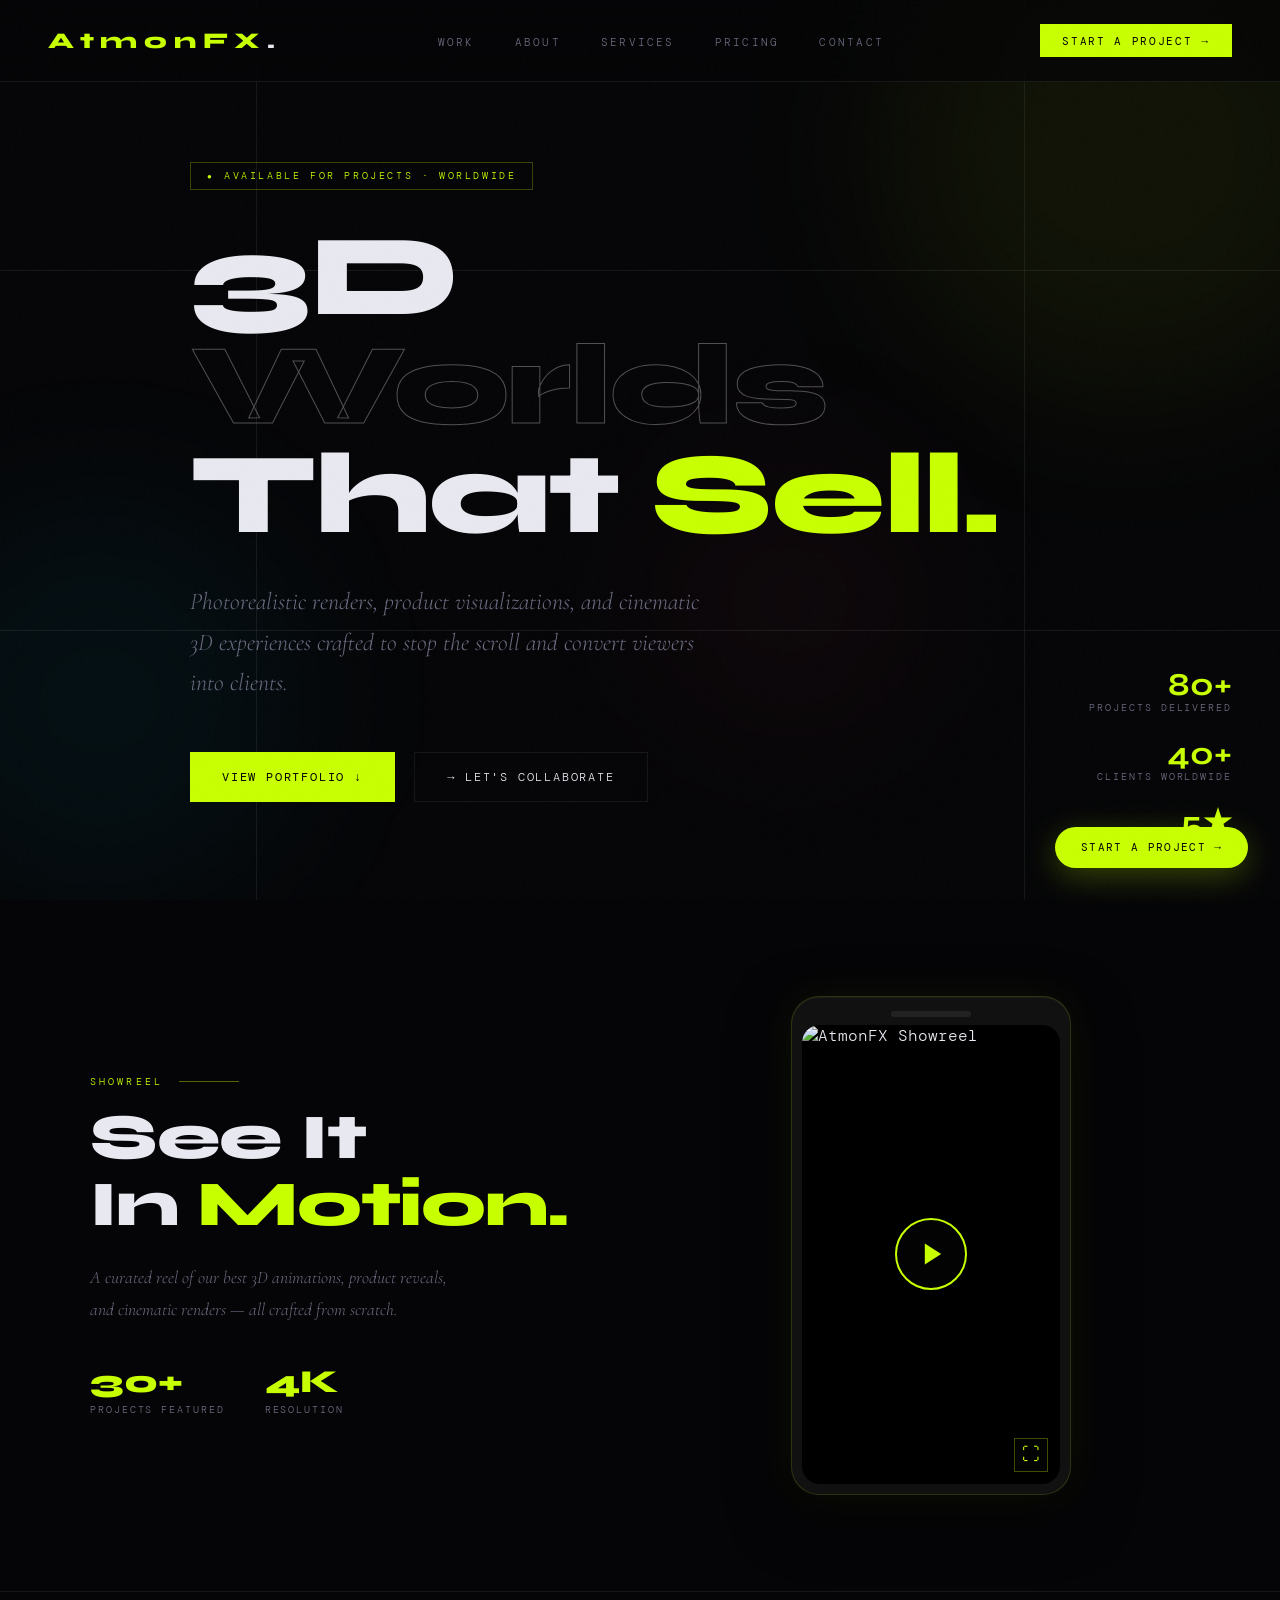
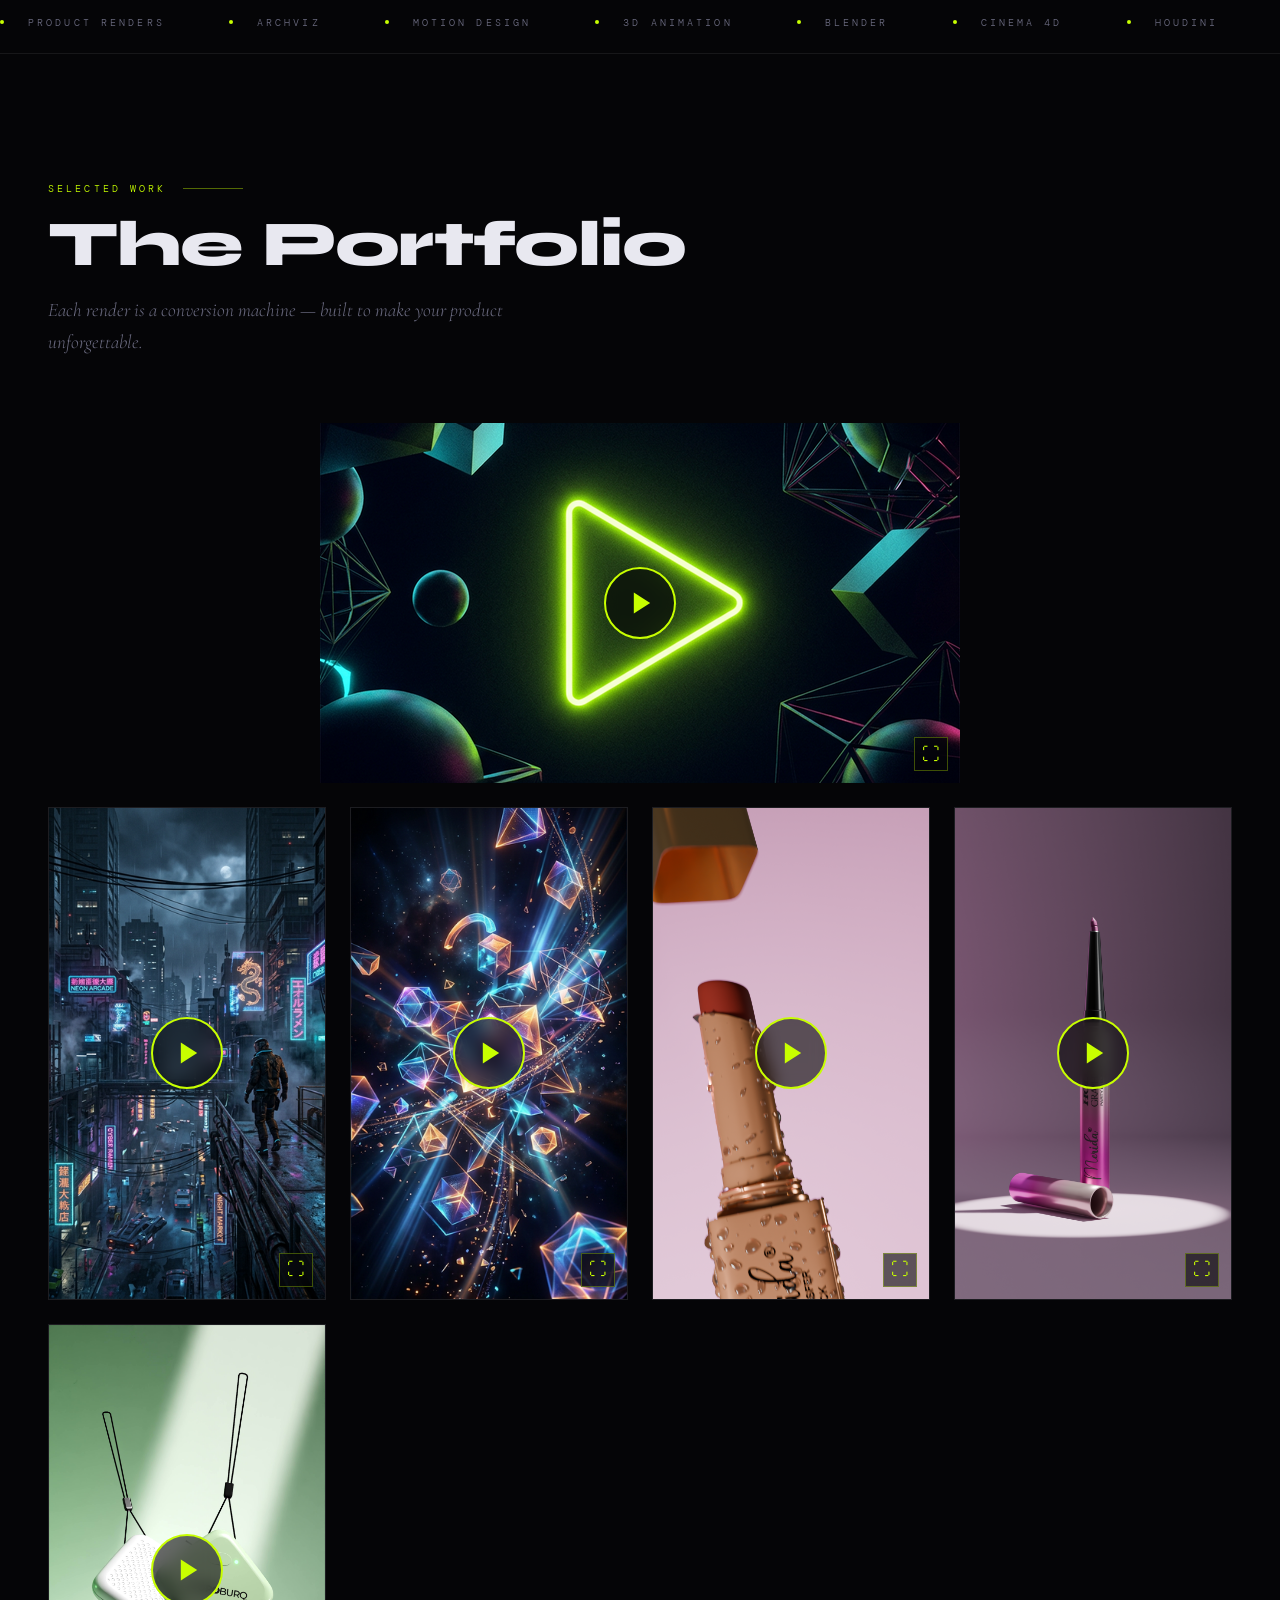
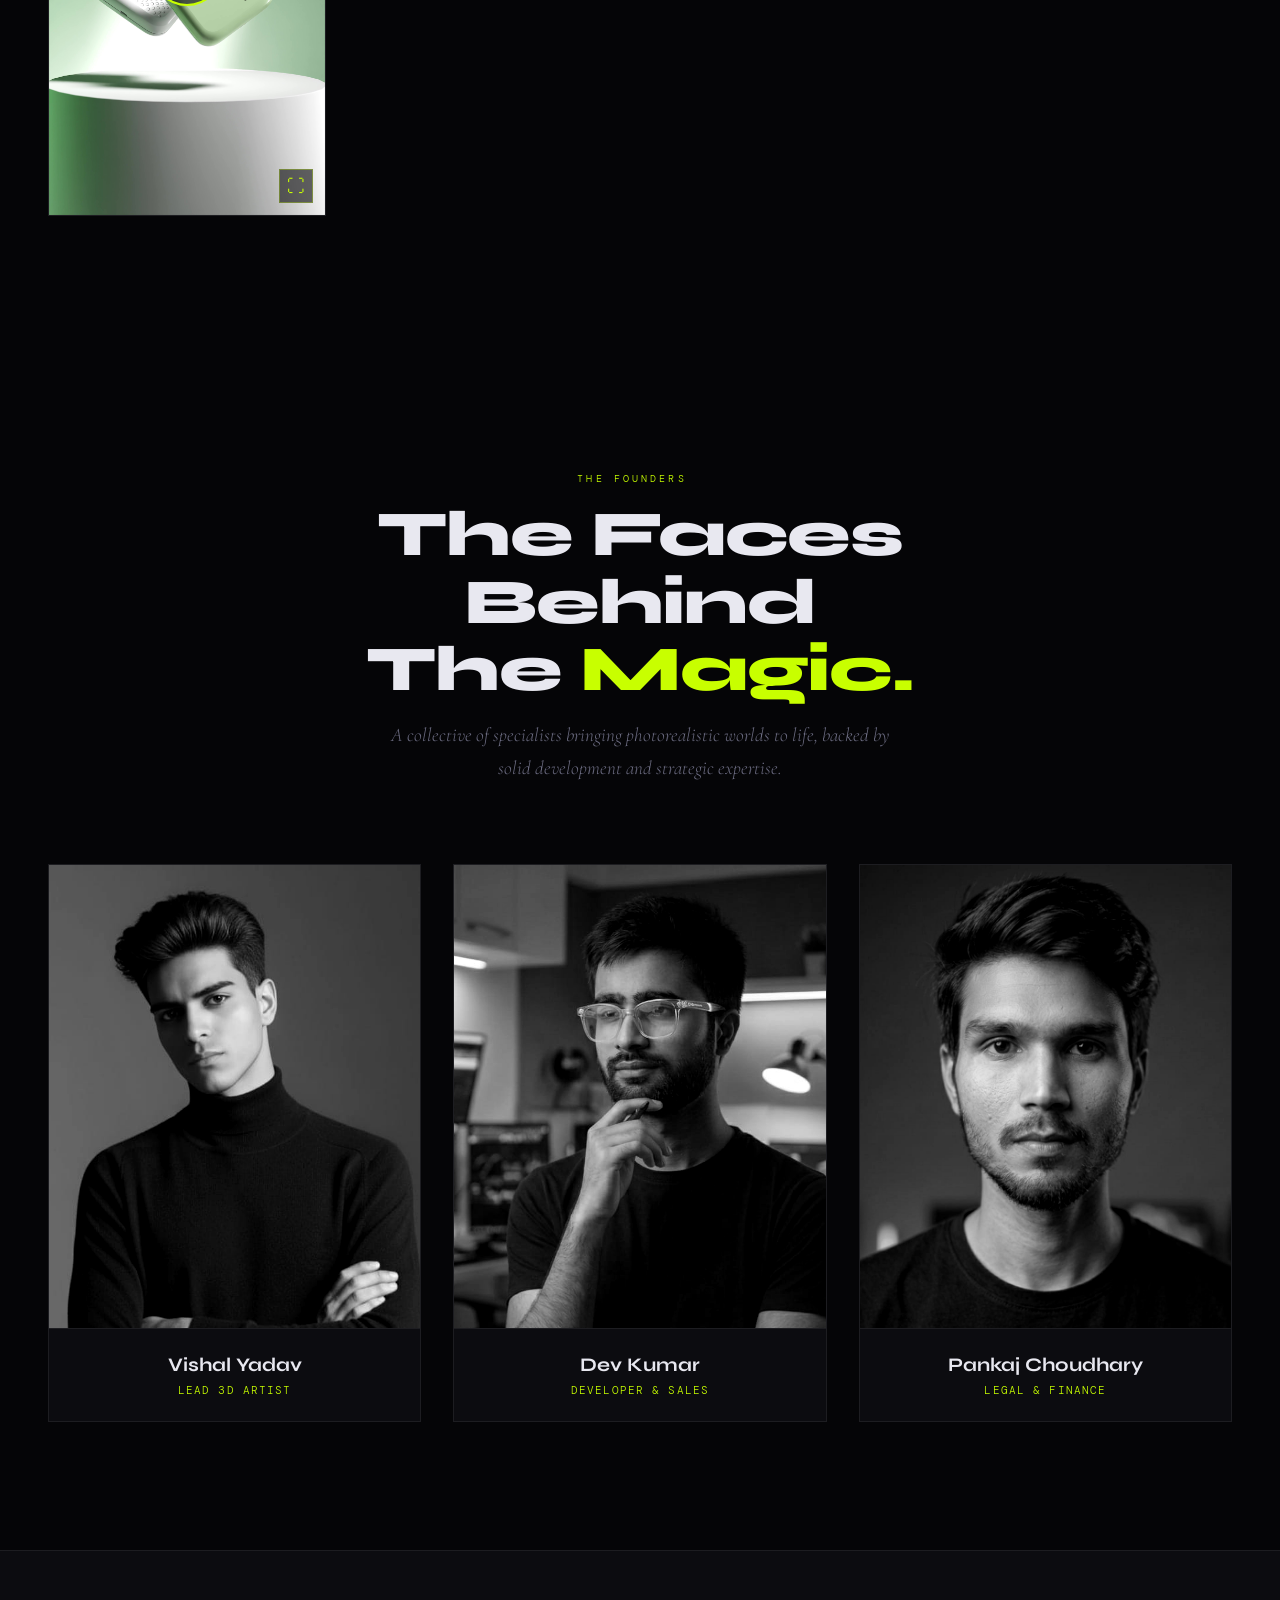
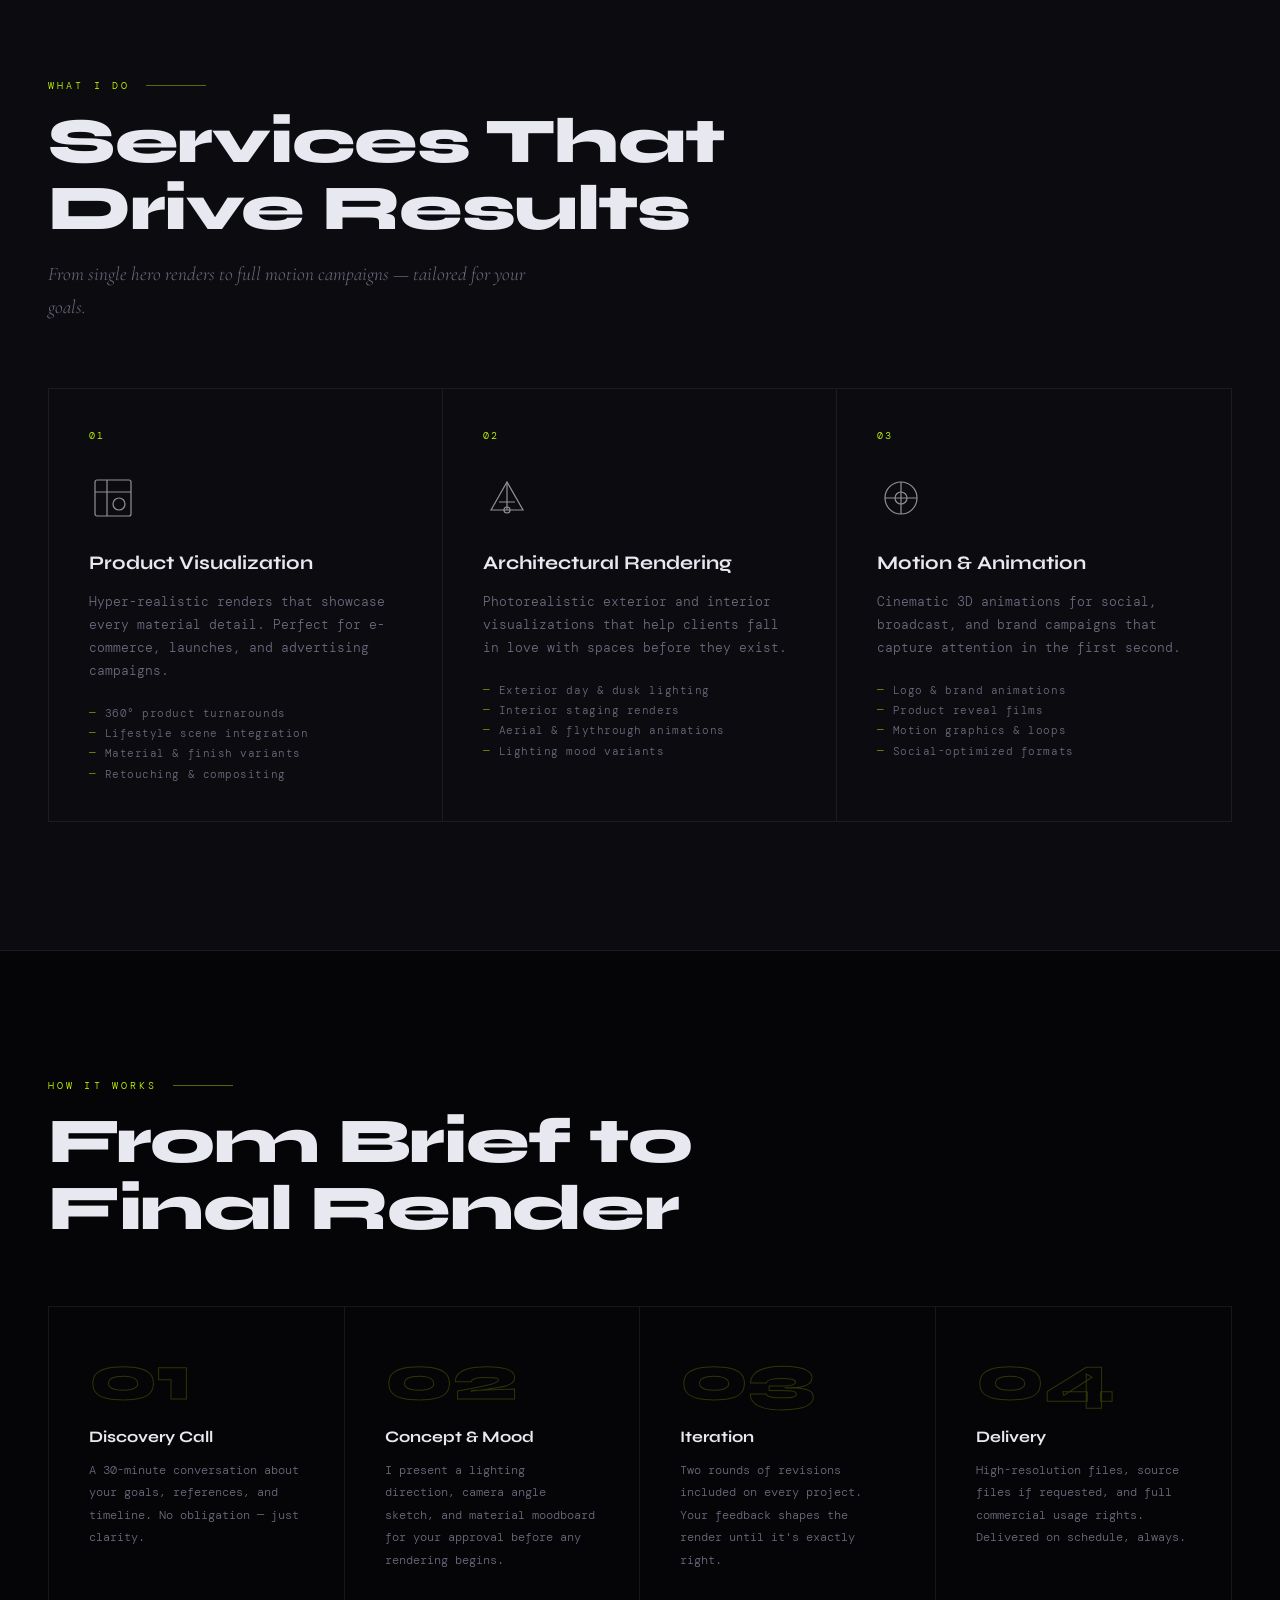
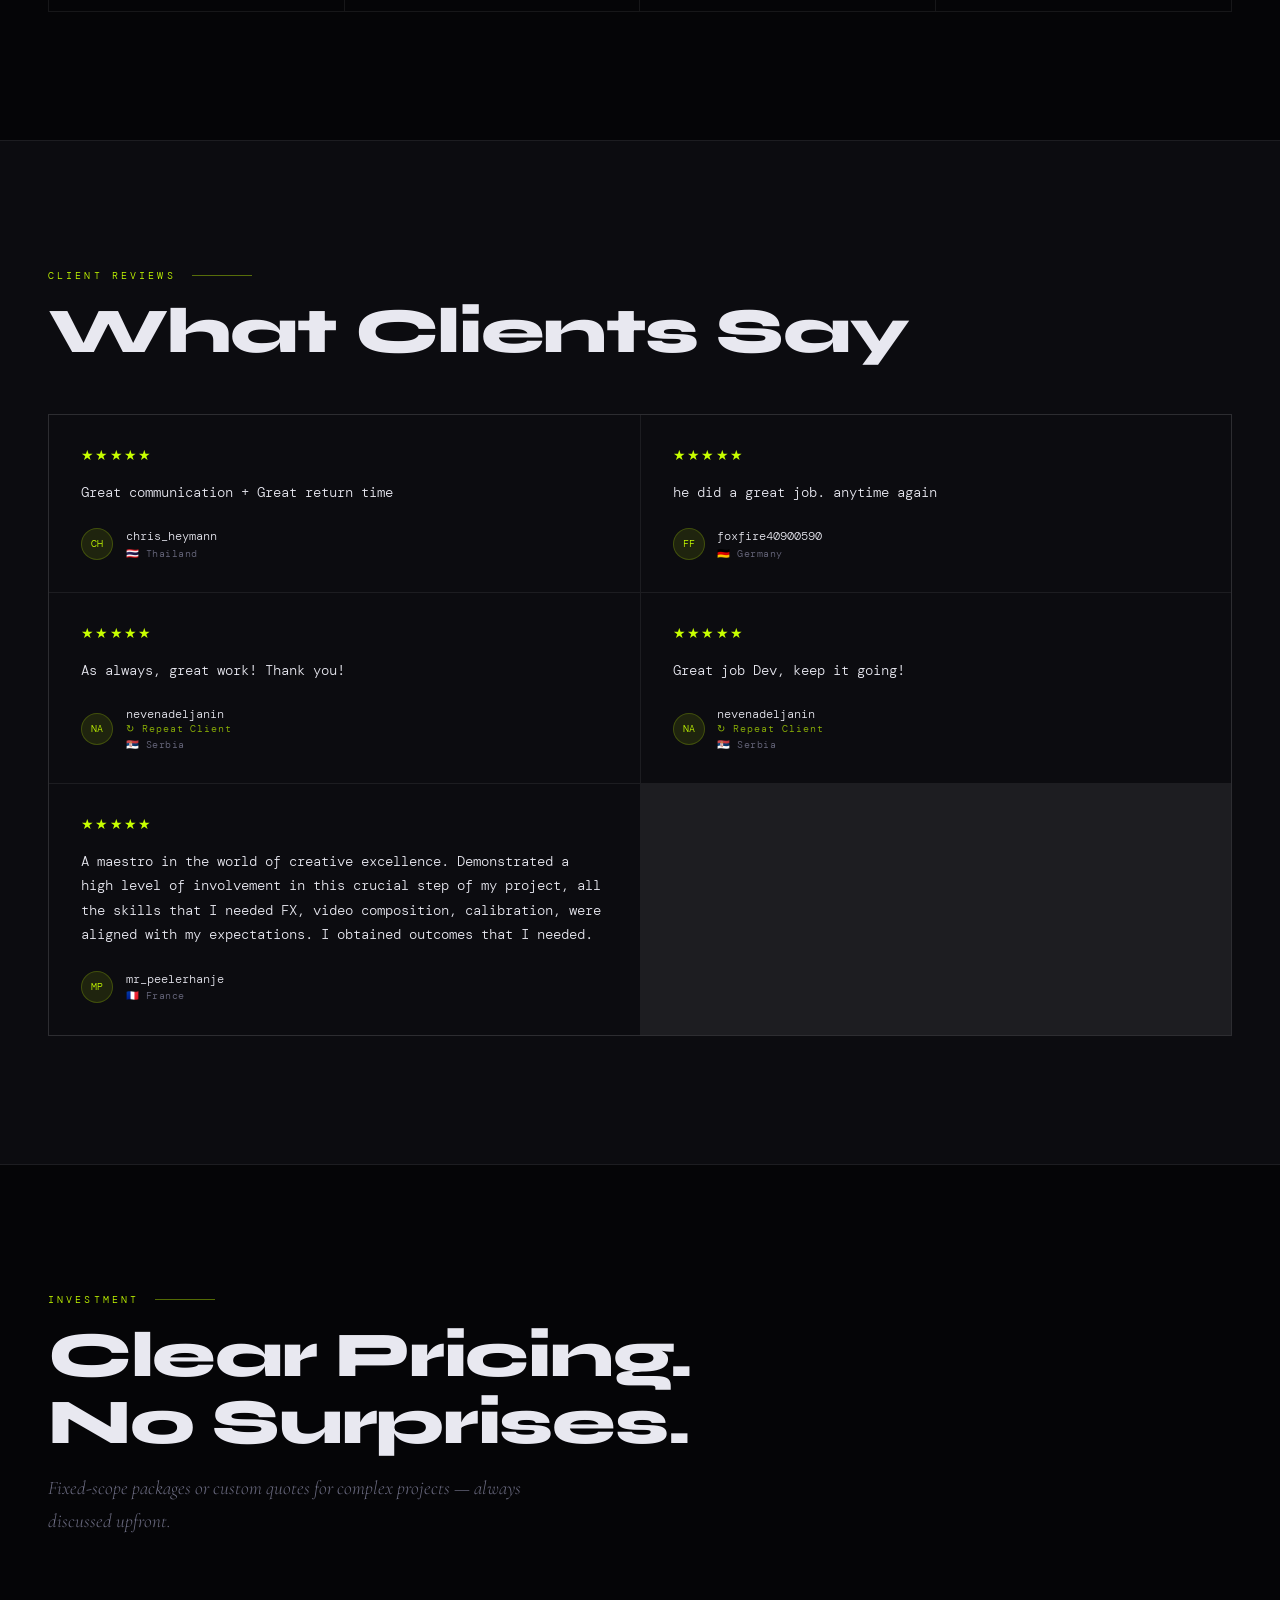
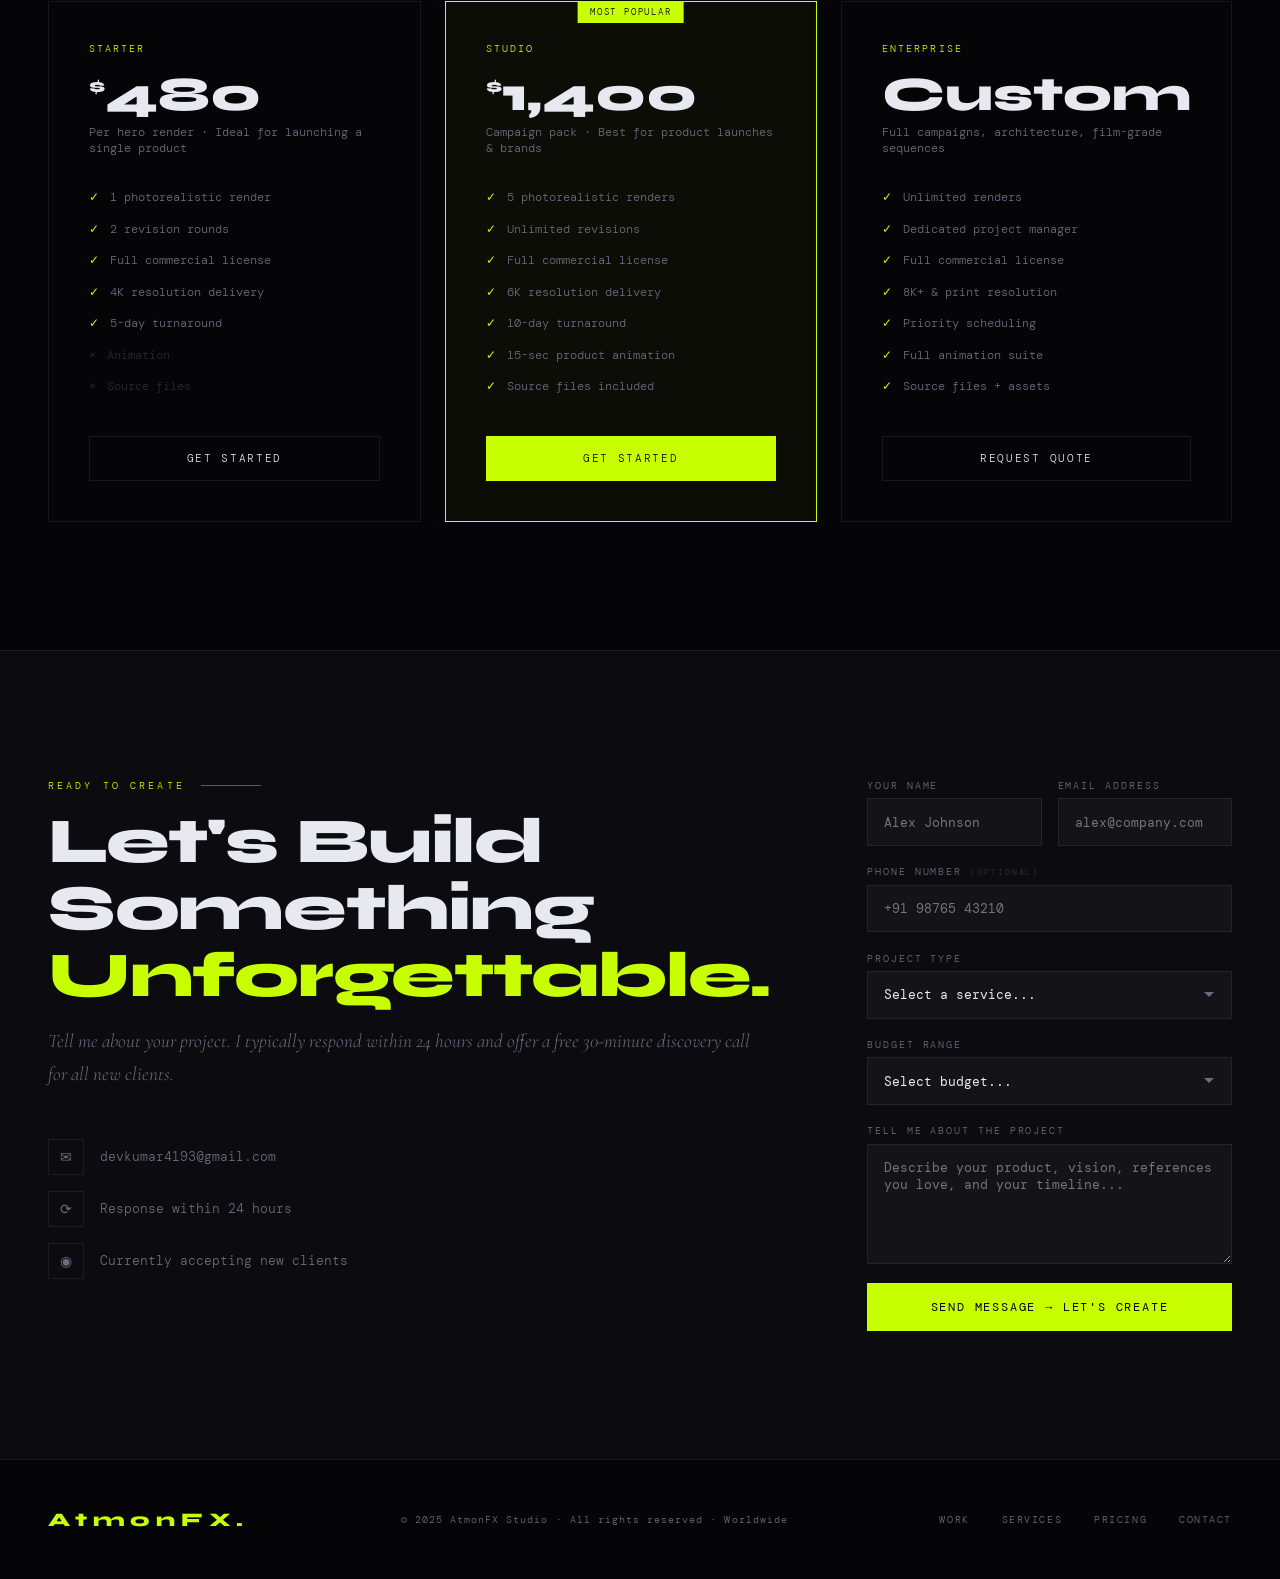
==== commit 8ff3a11a: "feat(about): Add Founders Team Section" ====
--- a/Production/index.html
+++ b/Production/index.html
@@ -119,31 +119,41 @@
     <div class="portfolio-grid" id="portfolioGrid"></div>
   </section>
 
-  <!-- About -->
+  <!-- Team -->
   <section id="about">
-    <div class="about-visual reveal">
-      <canvas class="about-canvas" id="aboutCanvas"></canvas>
-      <div class="about-badge">6+<span>Years of Craft</span></div>
-    </div>
-    <div class="about-text reveal reveal-delay-2">
-      <div class="section-label">The Artist</div>
-      <h2>Anonymous.<br>Uncompromising.</h2>
-      <p class="about-body">
-        I operate under the alias <strong style="color:var(--text)">AtmonFX</strong> — because the work speaks louder
-        than a name. With over six years shaping pixels into photorealistic worlds, I've helped brands across product
-        design, architecture, film, and gaming create visuals that don't just look good — they <em
-          style="color:var(--text)">sell</em>.<br><br>
-        No templates. No shortcuts. Every project is built from scratch to match your brand's vision exactly.
-      </p>
-      <div class="skills-grid">
-        <div class="skill-item">Blender</div>
-        <div class="skill-item">Cinema 4D</div>
-        <div class="skill-item">Houdini FX</div>
-        <div class="skill-item">Unreal Engine 5</div>
-        <div class="skill-item">Substance Painter</div>
-        <div class="skill-item">After Effects</div>
-        <div class="skill-item">Redshift</div>
-        <div class="skill-item">ZBrush</div>
+    <div class="team-header reveal">
+      <div class="section-label">The Founders</div>
+      <h2>The Faces Behind<br>The <span style="color:var(--accent)">Magic.</span></h2>
+      <p class="section-subtitle">A collective of specialists bringing photorealistic worlds to life, backed by solid development and strategic expertise.</p>
+    </div>
+    
+    <div class="team-grid reveal reveal-delay-2">
+      <div class="team-card">
+        <div class="team-img">
+          <img src="Vishal.jpeg" alt="Vishal Yadav">
+        </div>
+        <div class="team-info">
+          <h3>Vishal Yadav</h3>
+          <div class="team-role">Lead 3D Artist</div>
+        </div>
+      </div>
+      <div class="team-card">
+        <div class="team-img">
+          <img src="Dev.jpeg" alt="Dev Kumar">
+        </div>
+        <div class="team-info">
+          <h3>Dev Kumar</h3>
+          <div class="team-role">Developer & Sales</div>
+        </div>
+      </div>
+      <div class="team-card">
+        <div class="team-img">
+          <img src="Pankaj.jpeg" alt="Pankaj Choudhary">
+        </div>
+        <div class="team-info">
+          <h3>Pankaj Choudhary</h3>
+          <div class="team-role">Legal & Finance</div>
+        </div>
       </div>
     </div>
   </section>
--- a/Production/styles.css
+++ b/Production/styles.css
@@ -333,58 +333,71 @@
   }
   .pitem:hover .pitem-arrow { opacity: 1; }
 
-  /* ── ABOUT ────────────────────────────── */
+  /* ── TEAM ──────────────────────────────── */
   #about {
+    display: block;
+    background: var(--bg);
+  }
+  .team-header {
+    text-align: center;
+    max-width: 600px;
+    margin: 0 auto 5rem;
+    display: flex;
+    flex-direction: column;
+    align-items: center;
+  }
+  .team-header .section-subtitle {
+    margin-bottom: 0;
+  }
+  .team-grid {
     display: grid;
-    grid-template-columns: 1fr 1fr;
-    gap: 6rem;
-    align-items: center;
-  }
-  .about-visual {
+    grid-template-columns: repeat(3, 1fr);
+    gap: 2rem;
+  }
+  .team-card {
+    background: var(--surface);
+    border: 1px solid var(--border);
+    transition: transform 0.3s, border-color 0.3s;
+    overflow: hidden;
+  }
+  .team-card:hover {
+    border-color: rgba(200,255,0,0.3);
+    transform: translateY(-5px);
+  }
+  .team-img {
+    width: 100%;
+    aspect-ratio: 4/5;
+    overflow: hidden;
     position: relative;
-    aspect-ratio: 4/5;
-  }
-  .about-canvas {
+    border-bottom: 1px solid var(--border);
+  }
+  .team-img img {
     width: 100%;
     height: 100%;
-    border: 1px solid var(--border);
-  }
-  .about-badge {
-    position: absolute;
-    bottom: -1.5rem; right: -1.5rem;
-    background: var(--accent);
-    color: var(--bg);
+    object-fit: cover;
+    filter: grayscale(100%) contrast(1.1);
+    transition: filter 0.5s, transform 0.5s;
+  }
+  .team-card:hover .team-img img {
+    filter: grayscale(0%) contrast(1.1);
+    transform: scale(1.05);
+  }
+  .team-info {
     padding: 1.5rem;
+    text-align: center;
+  }
+  .team-info h3 {
     font-family: 'Syne', sans-serif;
-    font-weight: 800;
-    font-size: 2.5rem;
-    line-height: 1;
-  }
-  .about-badge span { display: block; font-family: 'DM Mono', monospace; font-size: 0.65rem; font-weight: 300; letter-spacing: 0.2em; margin-top: 0.3rem; }
-  .about-text h2 { margin-bottom: 1.5rem; }
-  .about-body {
-    color: var(--muted);
-    line-height: 1.9;
-    font-size: 0.85rem;
-    margin-bottom: 2.5rem;
-  }
-  .skills-grid {
-    display: grid;
-    grid-template-columns: 1fr 1fr;
-    gap: 0.8rem;
-  }
-  .skill-item {
-    border: 1px solid var(--border);
-    padding: 0.8rem 1rem;
+    font-size: 1.2rem;
+    color: var(--text);
+    margin-bottom: 0.4rem;
+  }
+  .team-role {
     font-size: 0.7rem;
     letter-spacing: 0.1em;
-    text-transform: uppercase;
-    color: var(--muted);
-    display: flex; align-items: center; gap: 0.6rem;
-    transition: border-color 0.3s, color 0.3s;
-  }
-  .skill-item::before { content: '▸'; color: var(--accent); font-size: 0.6rem; }
-  .skill-item:hover { border-color: rgba(200,255,0,0.3); color: var(--text); }
+    color: var(--accent);
+    text-transform: uppercase;
+  }
 
   /* ── SERVICES ─────────────────────────── */
   #services {
@@ -866,11 +879,8 @@
     .pitem:nth-child(n), .pitem-horizontal, .pitem-vertical { grid-column: span 1 !important; grid-row: span 1 !important; }
     .pitem-video-wrapper.vertical { aspect-ratio: 9/16; max-height: 60vh; }
 
-    #about, .contact-layout { grid-template-columns: 1fr; gap: 3rem; }
-    .about-visual { max-height: 300px; }
-    .about-canvas { max-height: 300px; }
-    .about-badge { right: 0; bottom: -1rem; padding: 1rem; font-size: 1.8rem; }
-    .about-badge span { font-size: 0.55rem; }
+    .contact-layout { grid-template-columns: 1fr; gap: 3rem; }
+    .team-grid { grid-template-columns: 1fr; gap: 2rem; }
 
     .services-grid, .process-steps, .pricing-grid, .testi-grid { grid-template-columns: 1fr; }
     .service-card, .process-step { border-right: none; border-bottom: 1px solid var(--border); }
@@ -901,8 +911,7 @@
     .section-subtitle { font-size: 1rem; margin-bottom: 2.5rem; }
     .section-label { font-size: 0.6rem; }
 
-    .skills-grid { grid-template-columns: 1fr 1fr; gap: 0.5rem; }
-    .skill-item { padding: 0.6rem 0.8rem; font-size: 0.6rem; }
+
   }
 
   @media (max-width: 480px) {
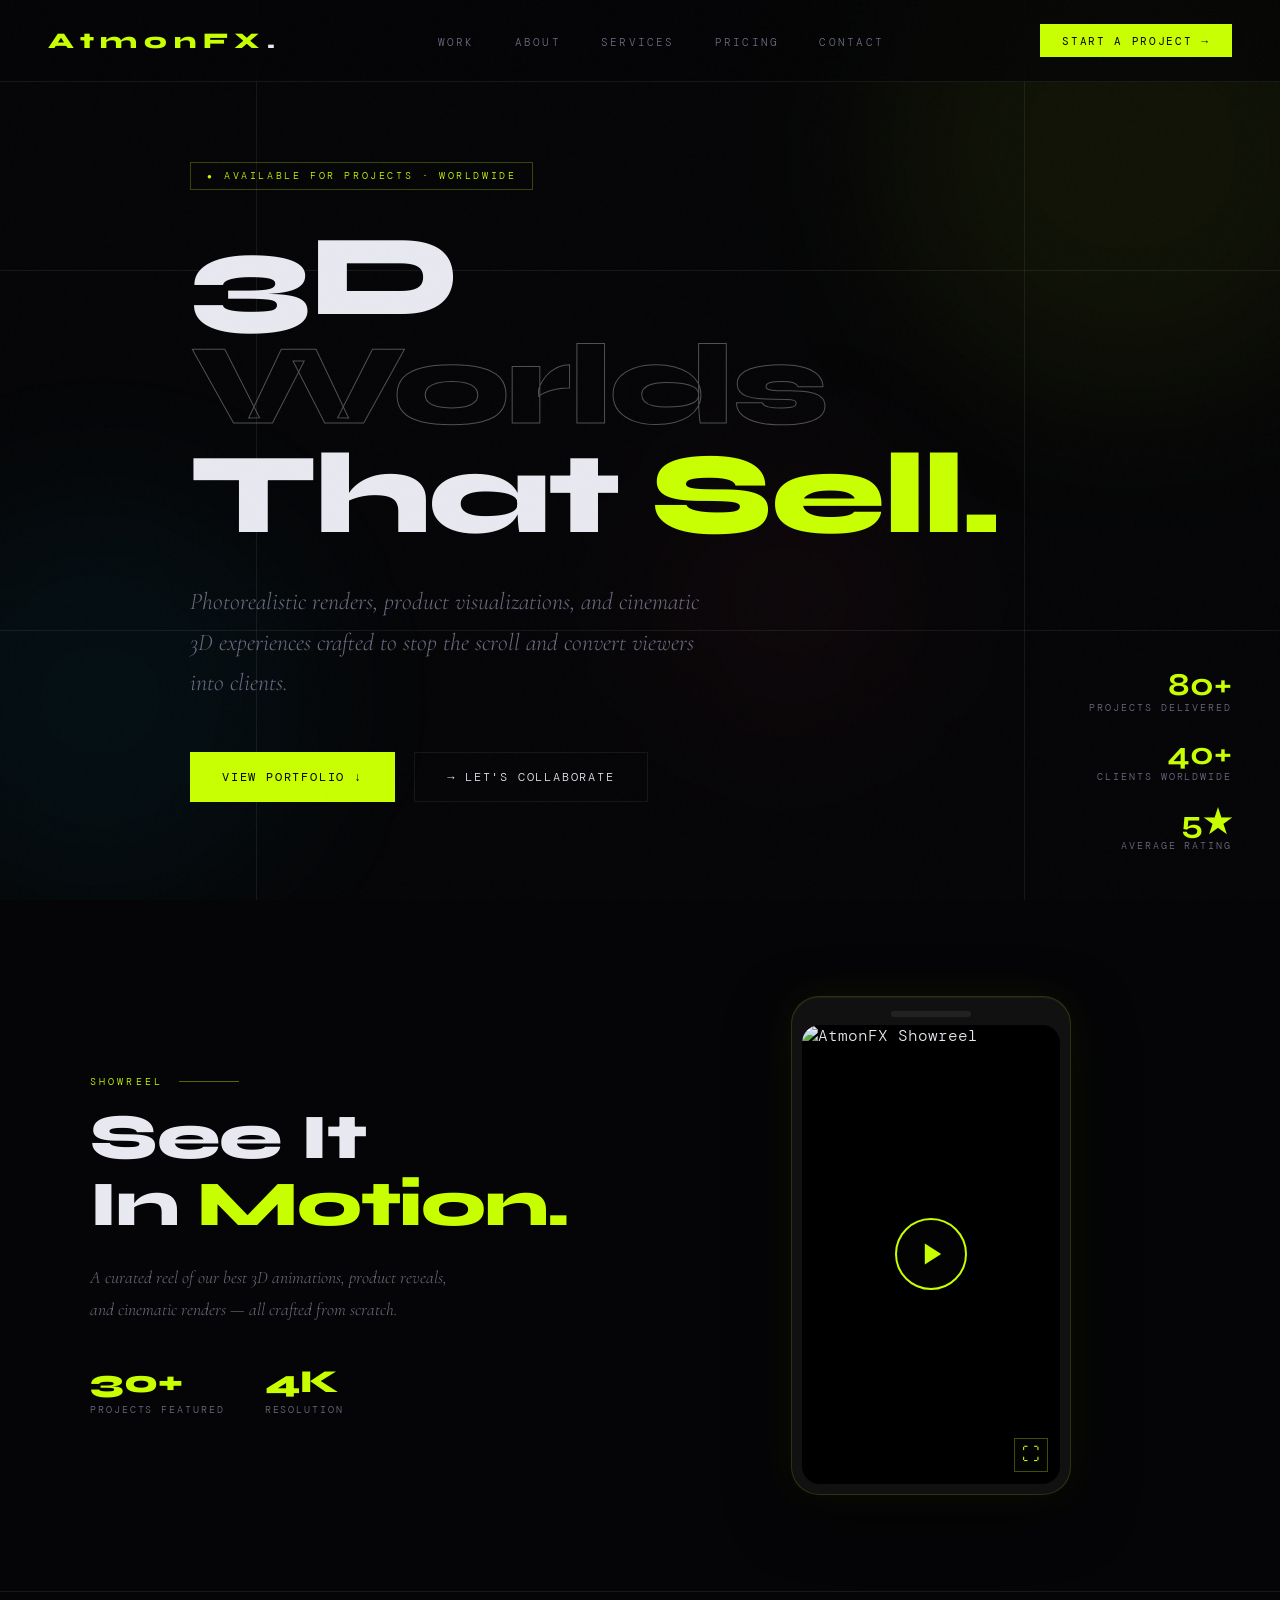
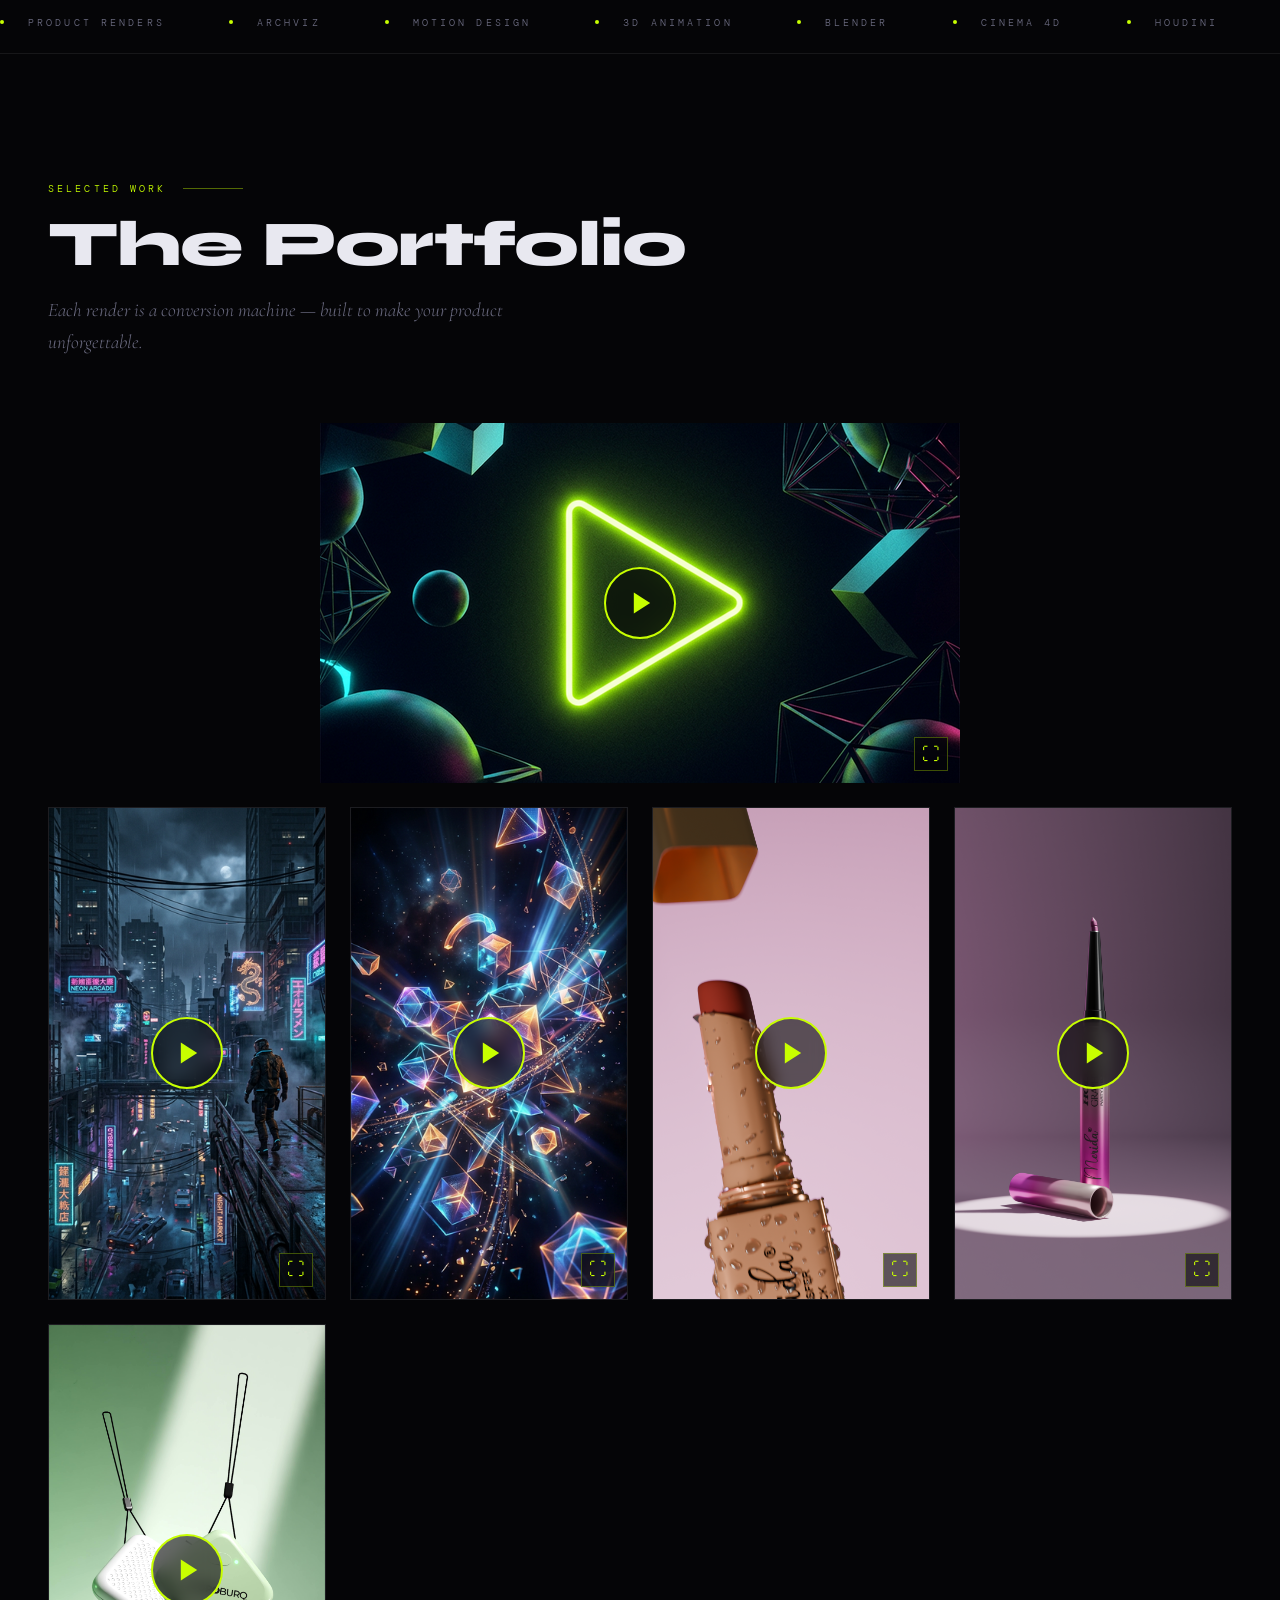
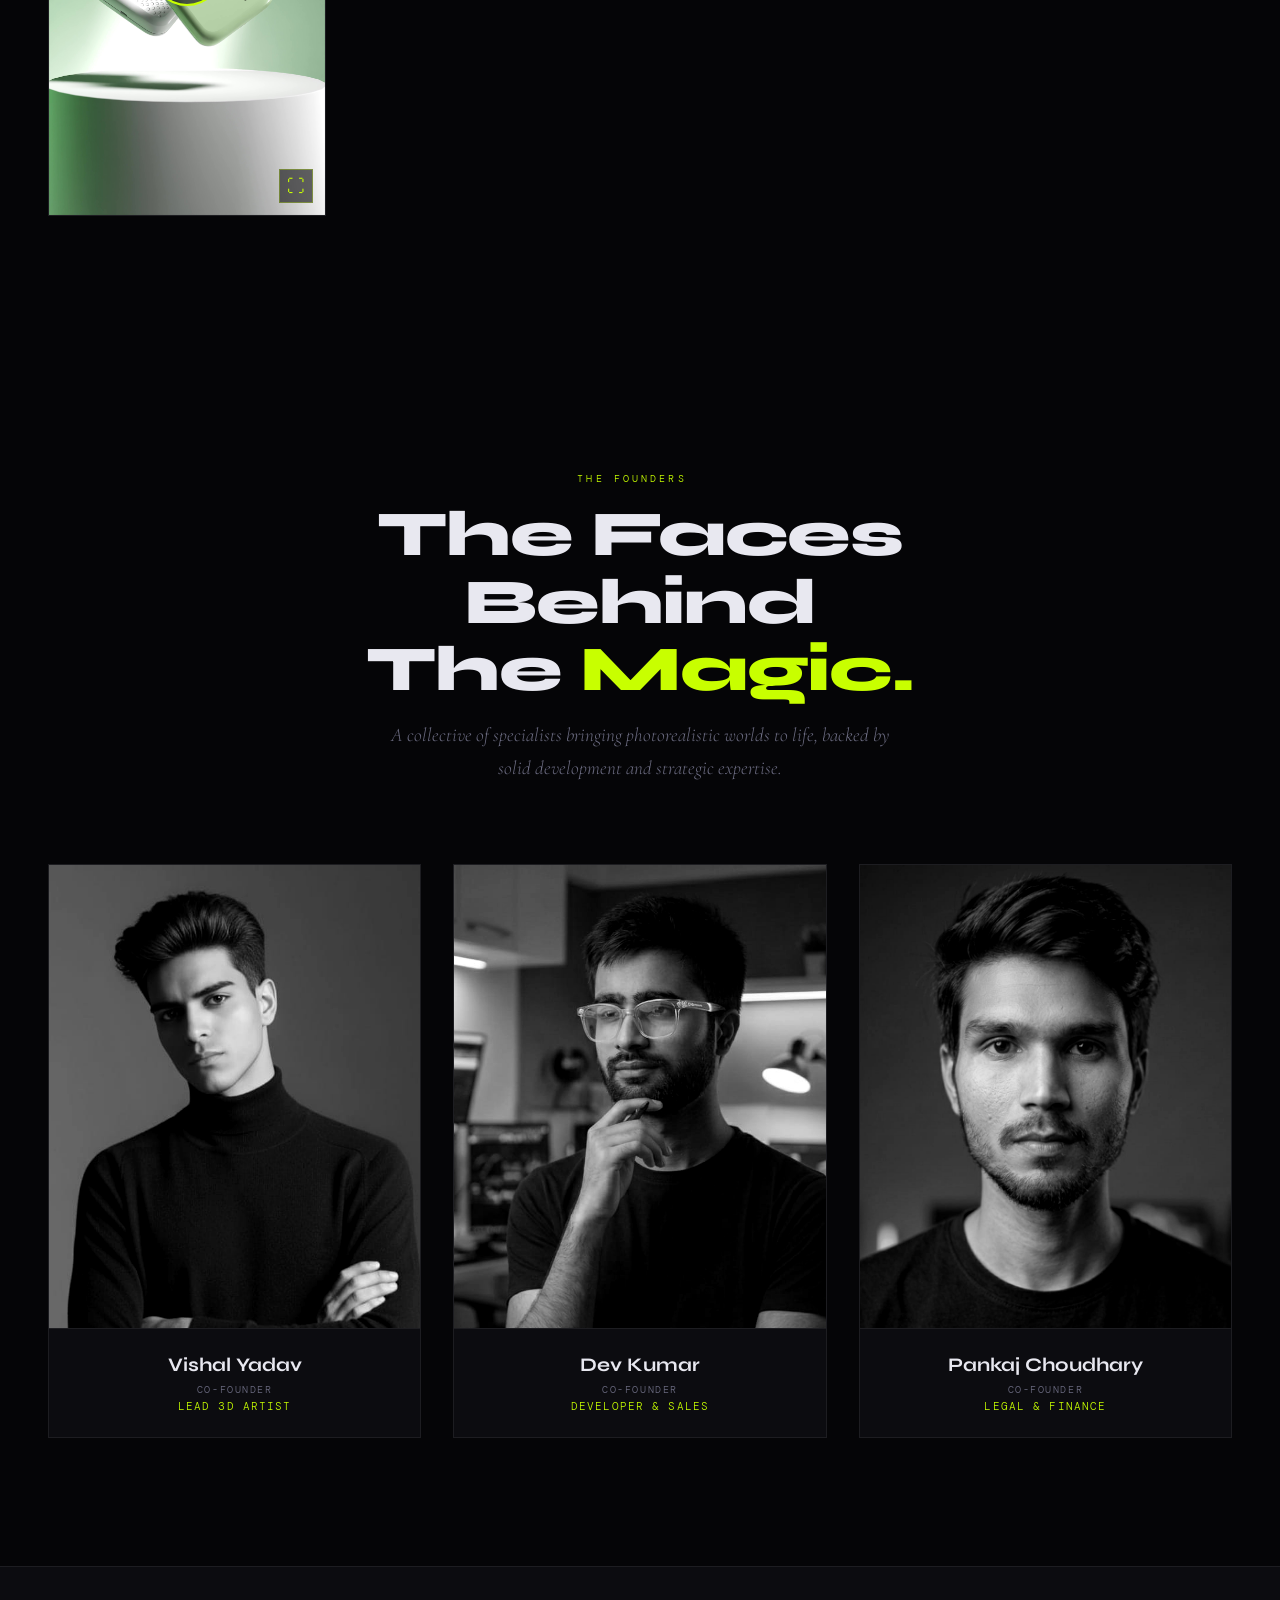
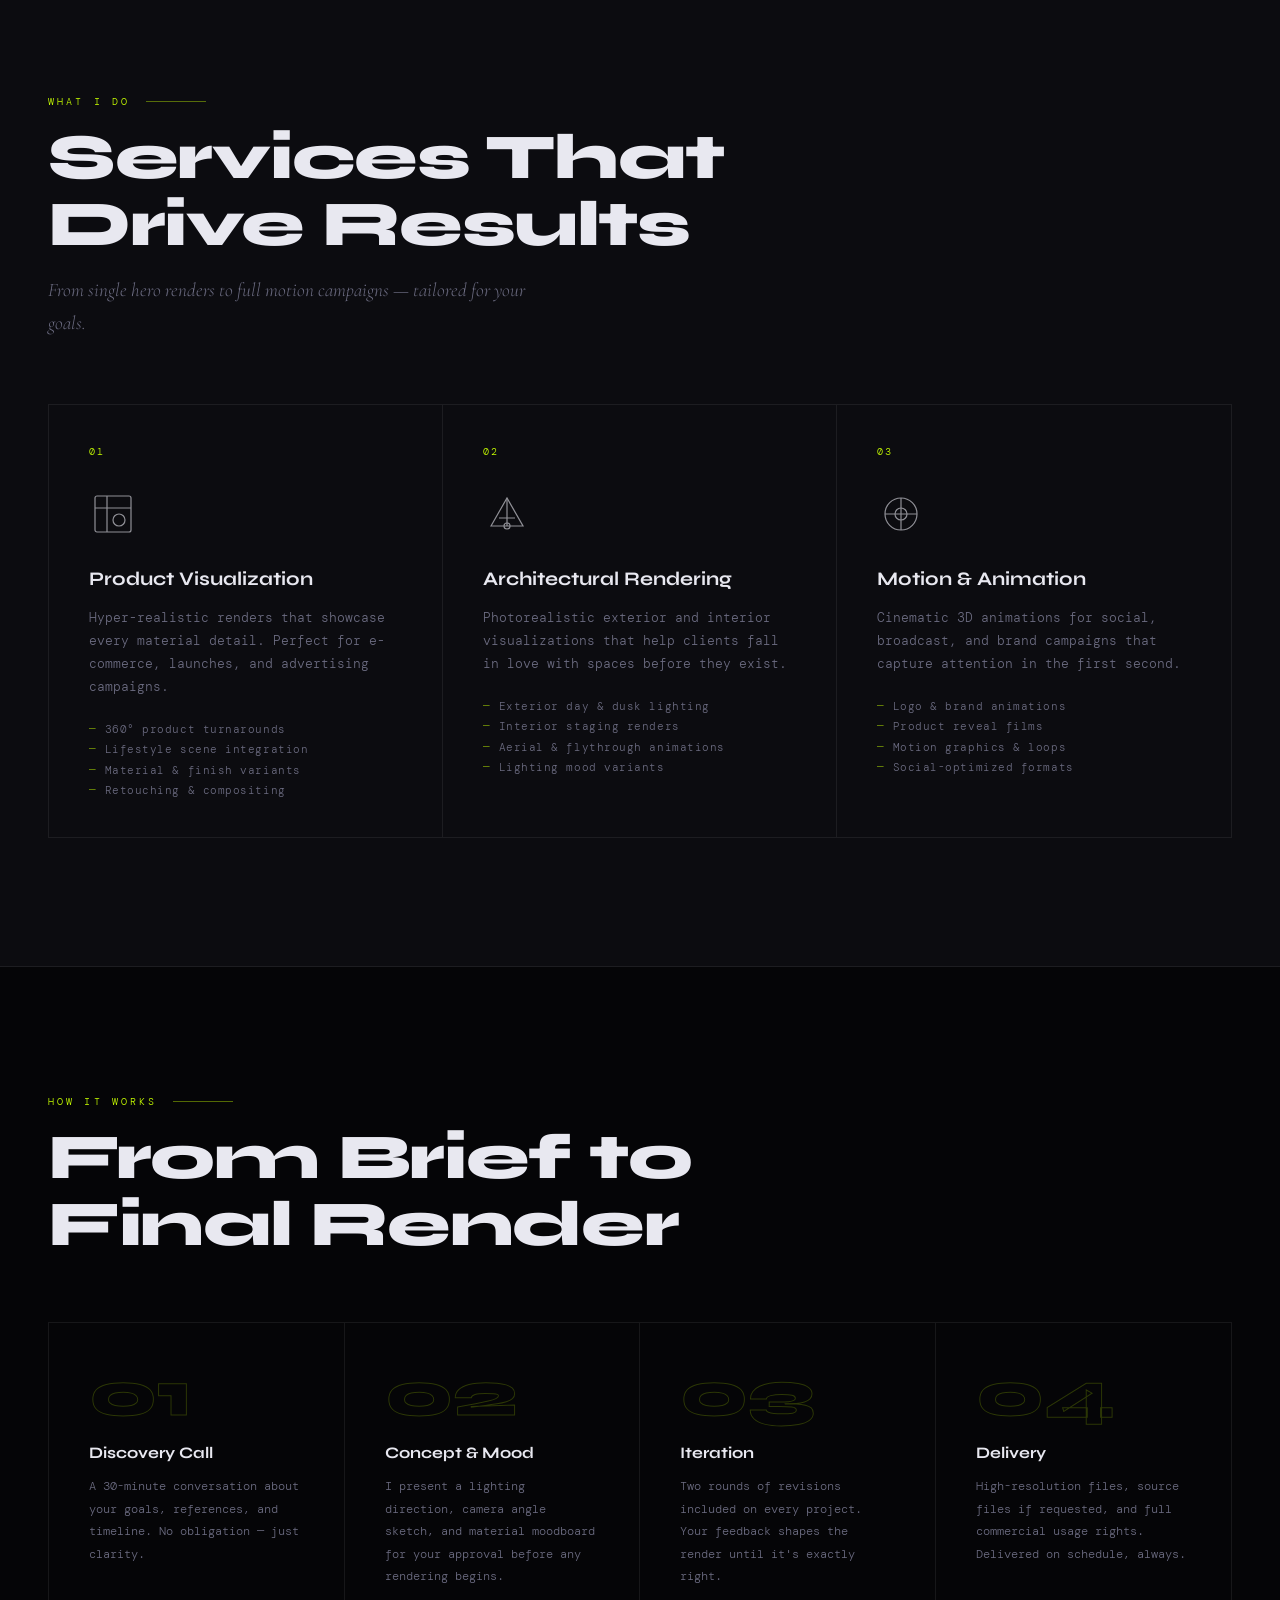
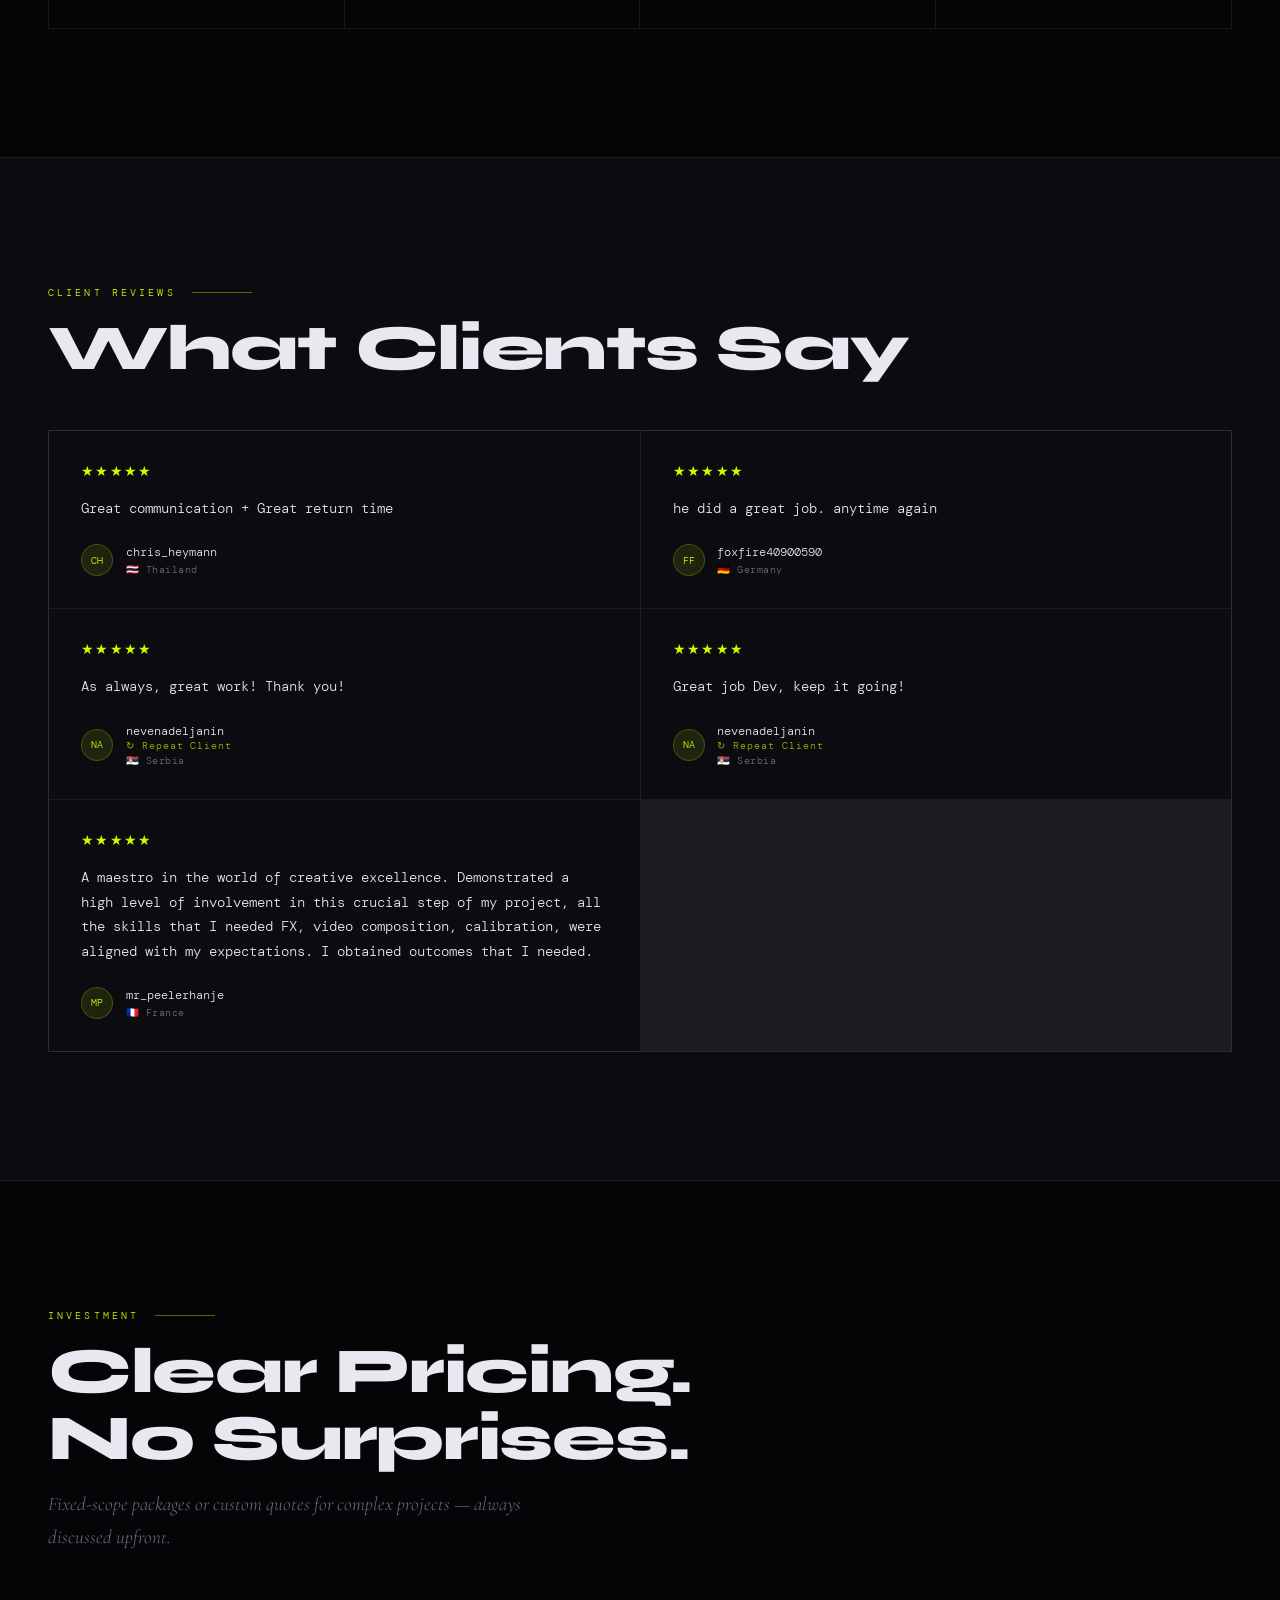
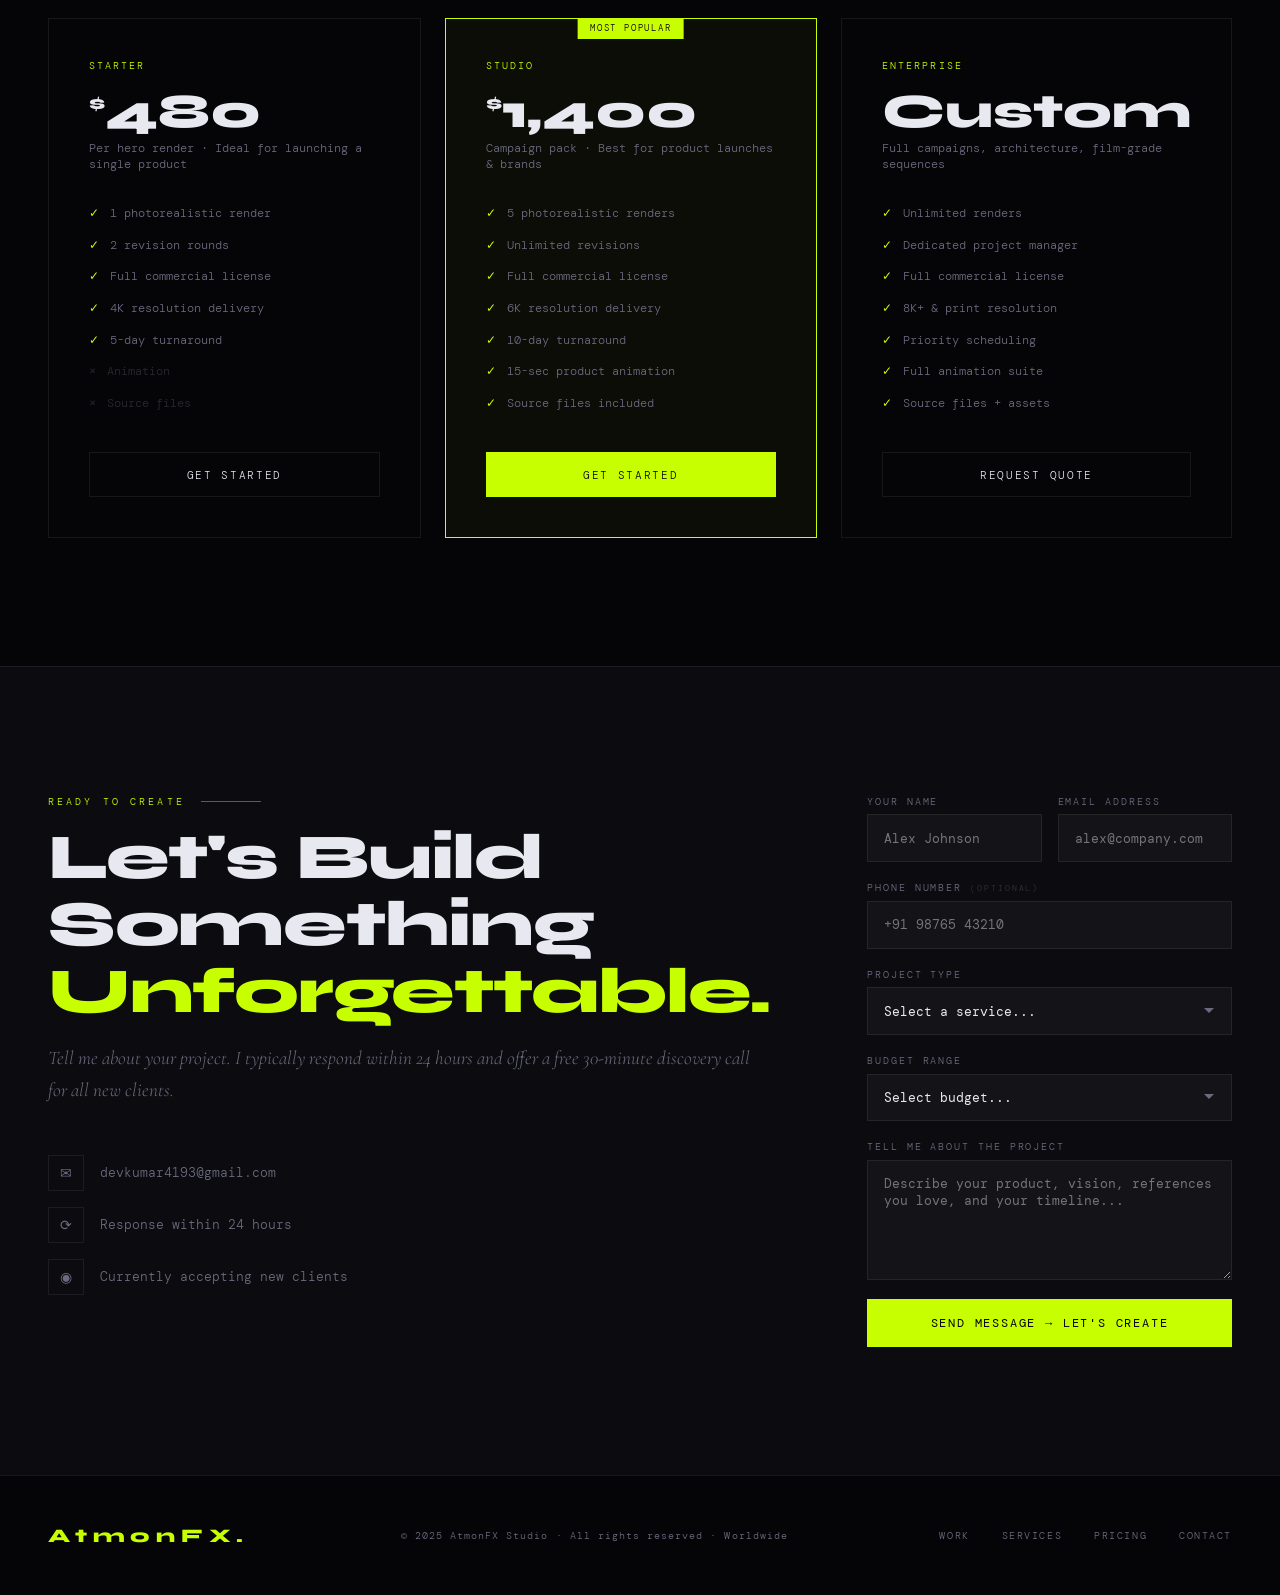
==== commit c409119e: "feat(about): Add Co-founder titles under each name" ====
--- a/Production/index.html
+++ b/Production/index.html
@@ -134,6 +134,7 @@
         </div>
         <div class="team-info">
           <h3>Vishal Yadav</h3>
+          <div class="team-title" style="font-size:0.65rem; color:var(--muted); text-transform:uppercase; letter-spacing:0.15em; margin-bottom:0.2rem;">Co-founder</div>
           <div class="team-role">Lead 3D Artist</div>
         </div>
       </div>
@@ -143,6 +144,7 @@
         </div>
         <div class="team-info">
           <h3>Dev Kumar</h3>
+          <div class="team-title" style="font-size:0.65rem; color:var(--muted); text-transform:uppercase; letter-spacing:0.15em; margin-bottom:0.2rem;">Co-founder</div>
           <div class="team-role">Developer & Sales</div>
         </div>
       </div>
@@ -152,6 +154,7 @@
         </div>
         <div class="team-info">
           <h3>Pankaj Choudhary</h3>
+          <div class="team-title" style="font-size:0.65rem; color:var(--muted); text-transform:uppercase; letter-spacing:0.15em; margin-bottom:0.2rem;">Co-founder</div>
           <div class="team-role">Legal & Finance</div>
         </div>
       </div>
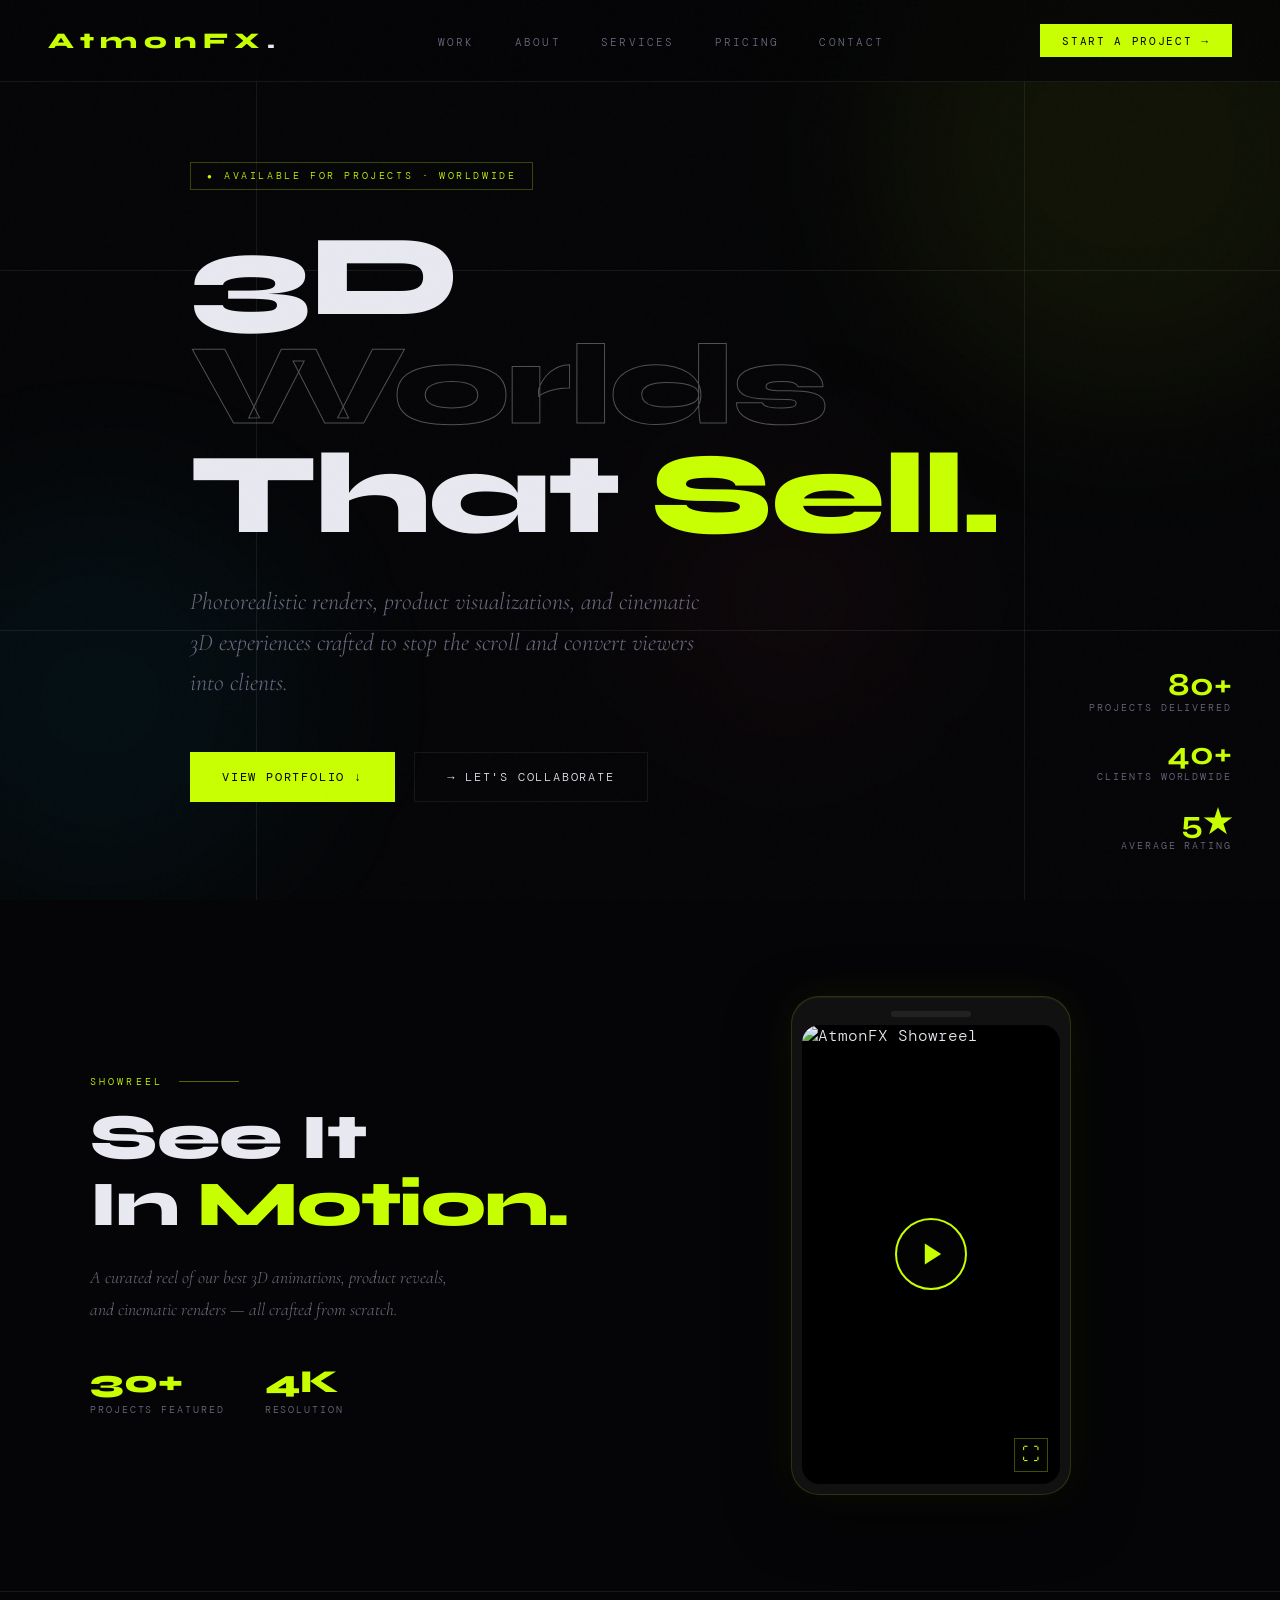
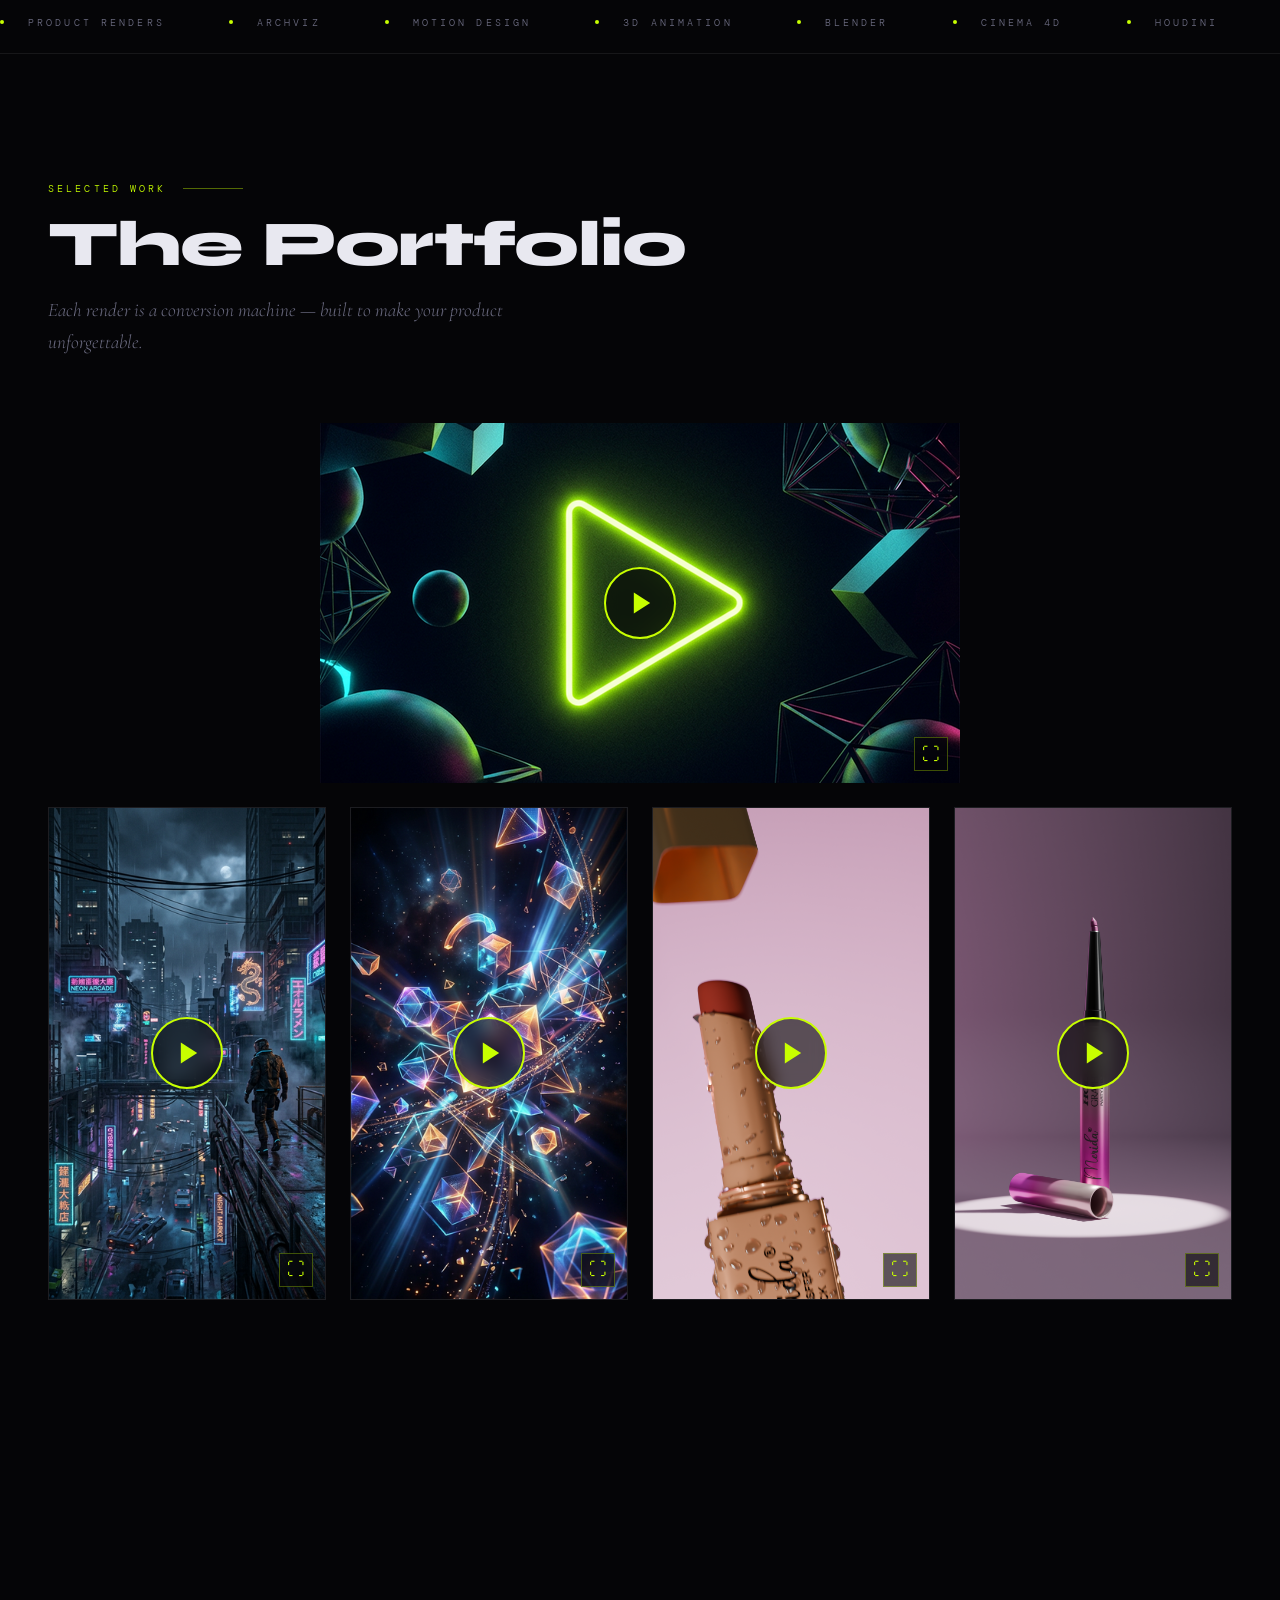
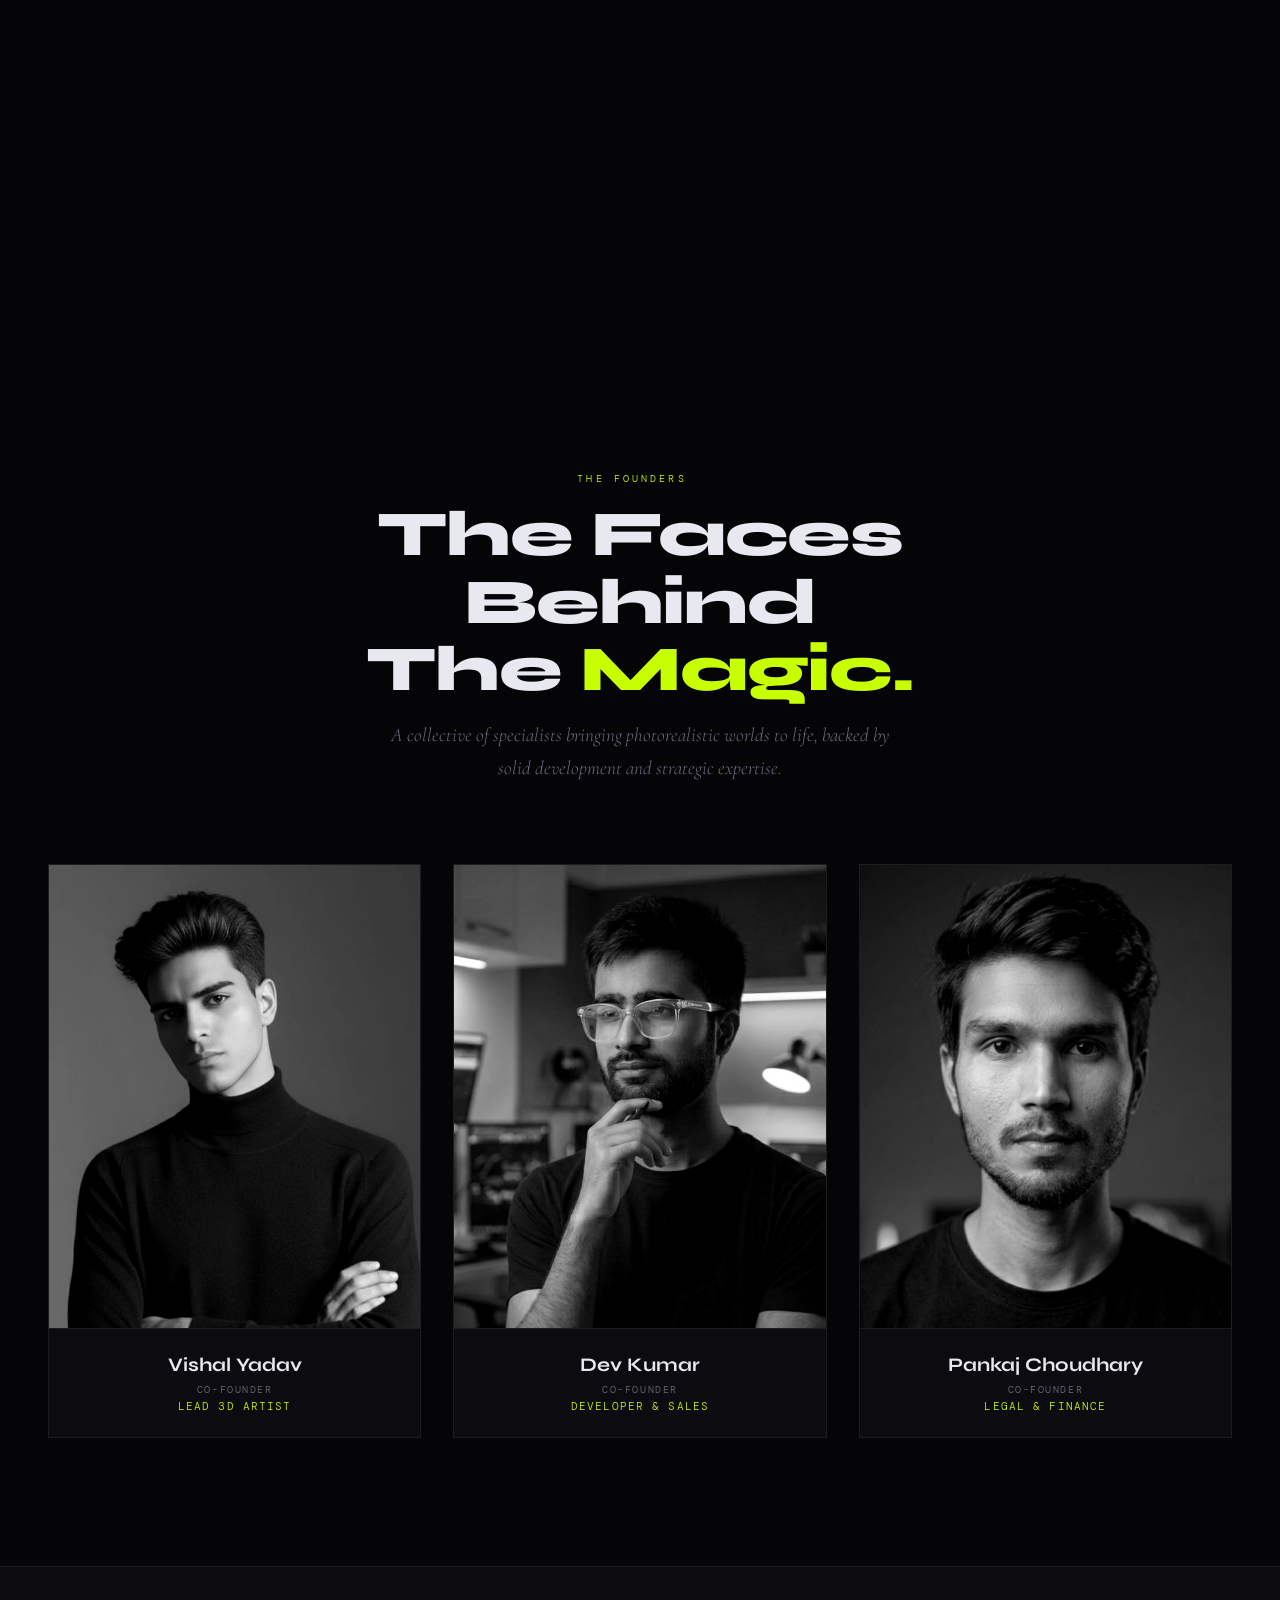
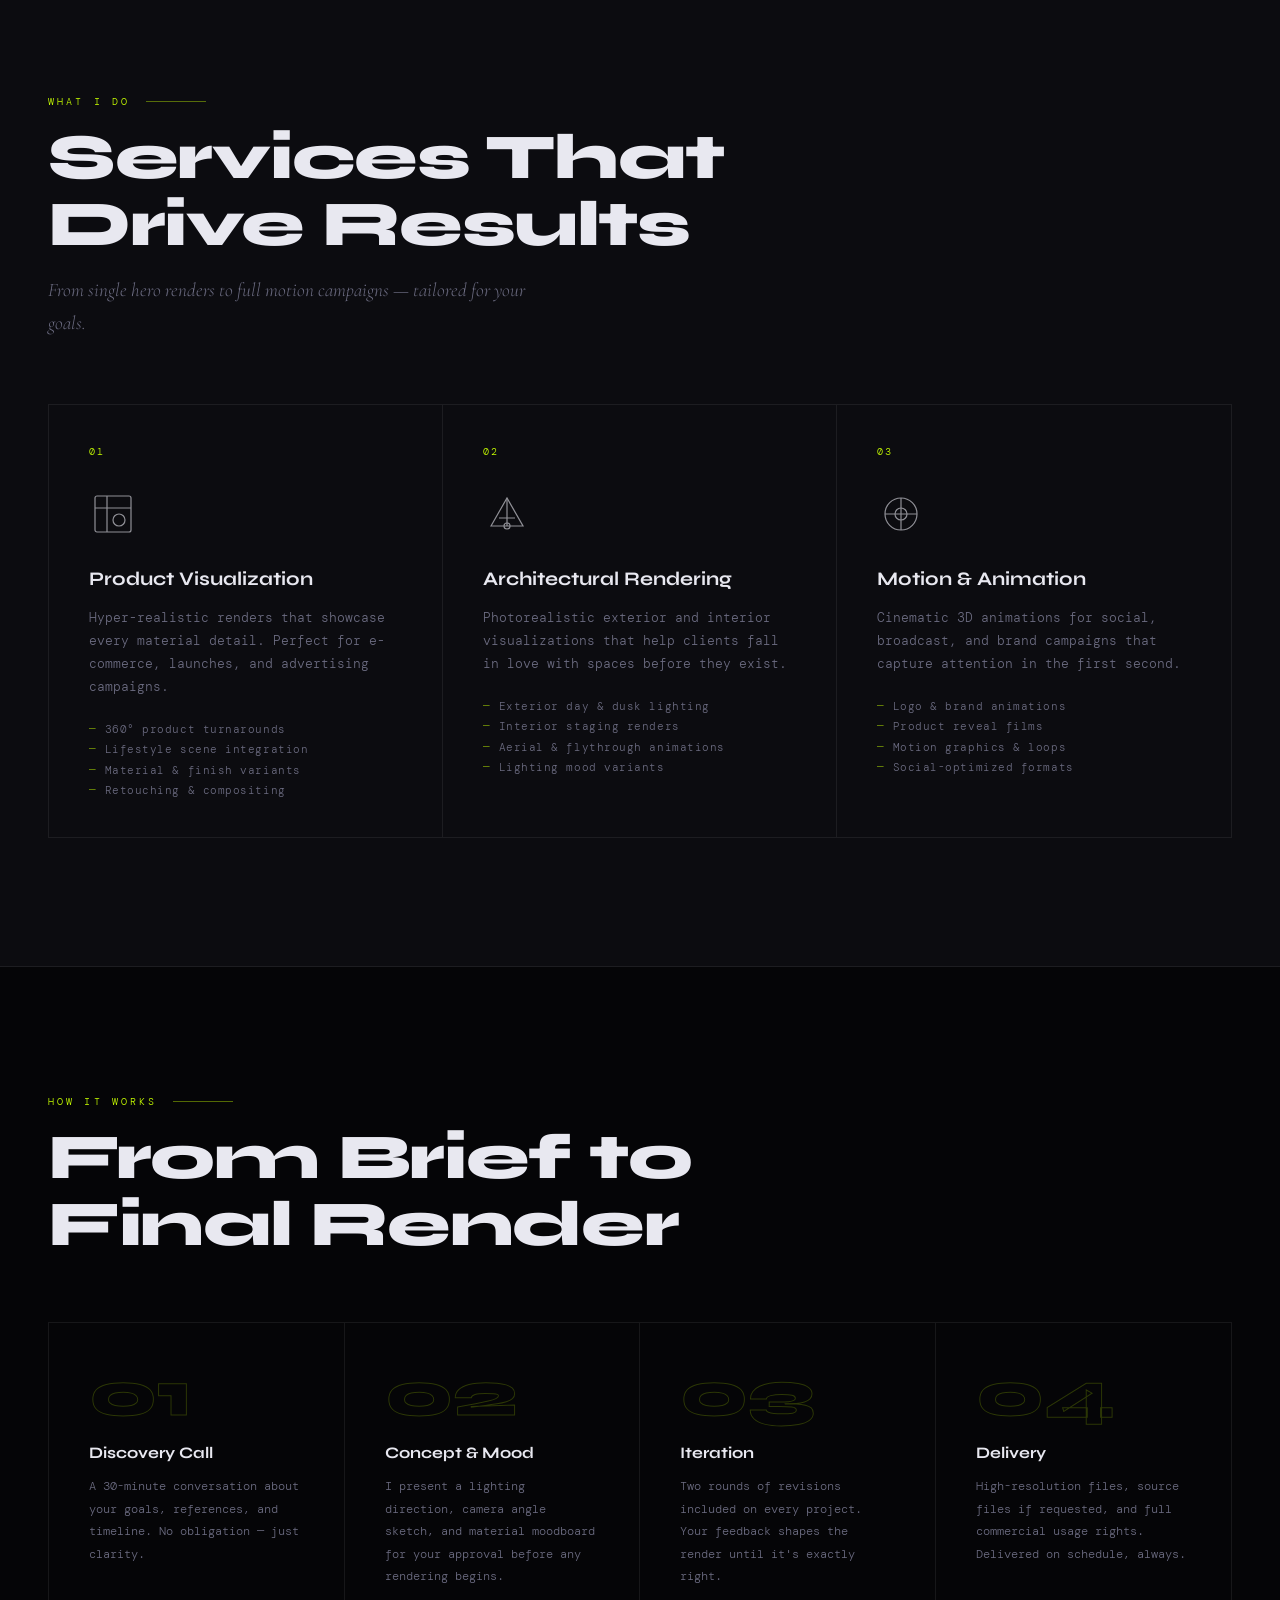
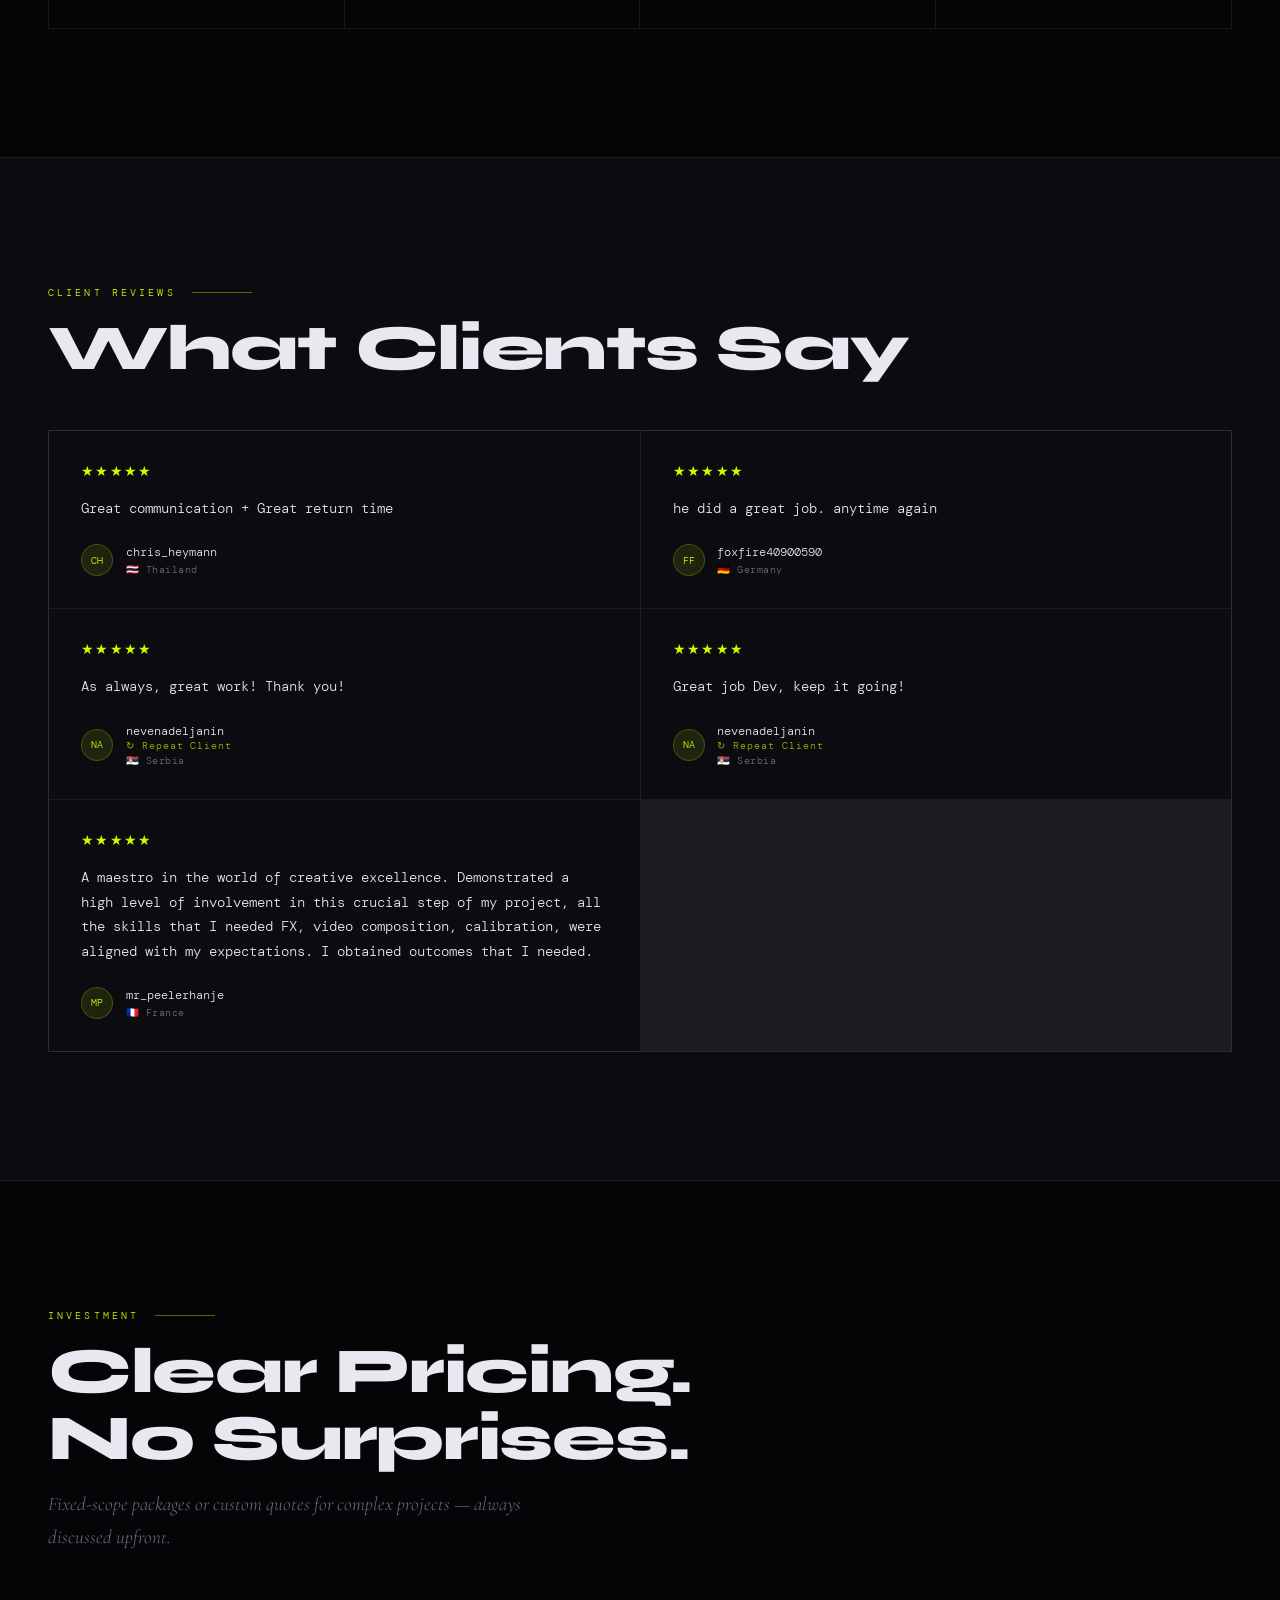
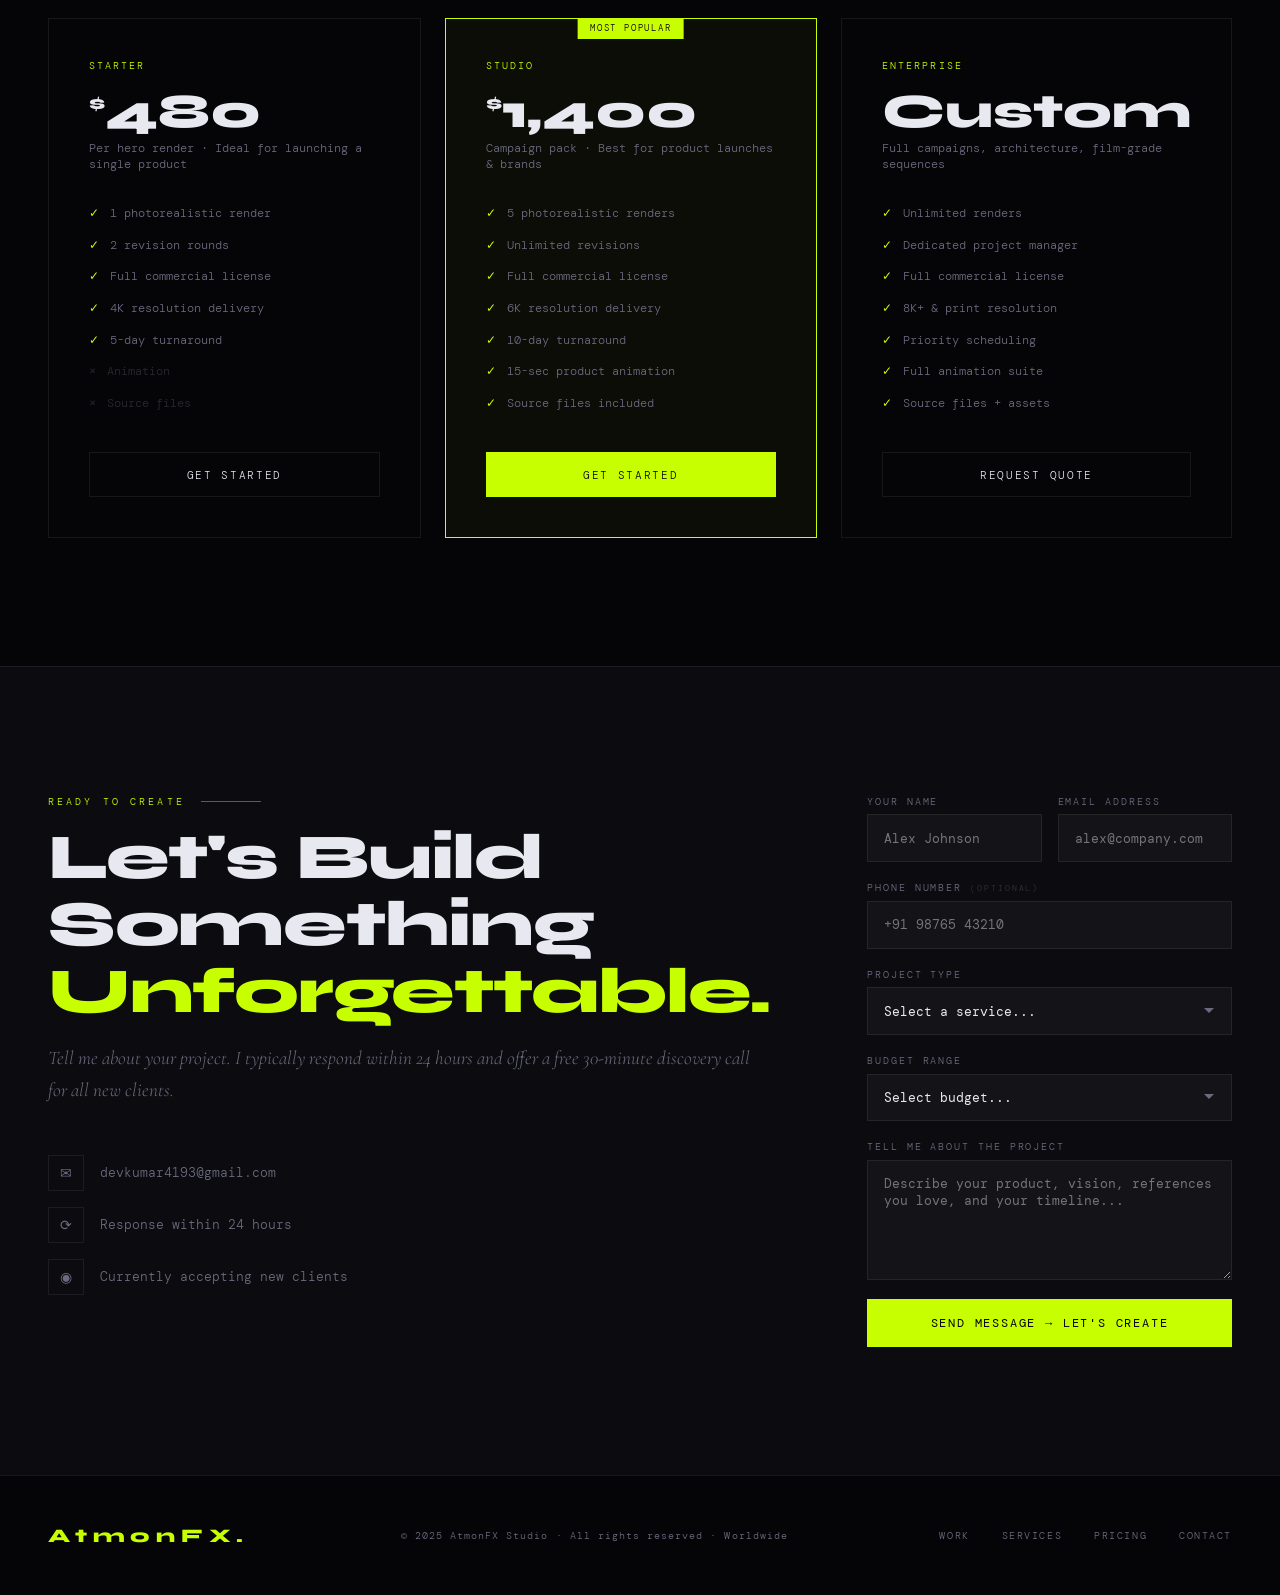
==== commit 96ab2408: "feat(contact): Add actual EmailJS credentials" ====
--- a/Production/index.html
+++ b/Production/index.html
@@ -399,8 +399,7 @@
         </div>
       </div>
       <div class="reveal reveal-delay-2">
-        <form class="contact-form" id="contactForm" name="contact" method="POST" data-netlify="true">
-          <input type="hidden" name="form-name" value="contact">
+        <form class="contact-form" id="contactForm">
           <div class="form-row">
             <div class="form-group">
               <label class="form-label">Your Name</label>
@@ -477,7 +476,14 @@
     <span class="floating-cta-pulse"></span>
     Start a Project →
   </a>
-
+  <script type="text/javascript" src="https://cdn.jsdelivr.net/npm/@emailjs/browser@4/dist/email.min.js"></script>
+  <script type="text/javascript">
+    (function(){
+      emailjs.init({
+        publicKey: "gzS4-7Lmc-wmJo6Ww",
+      });
+    })();
+  </script>
   <script src="script.js"></script>
 
 </body>
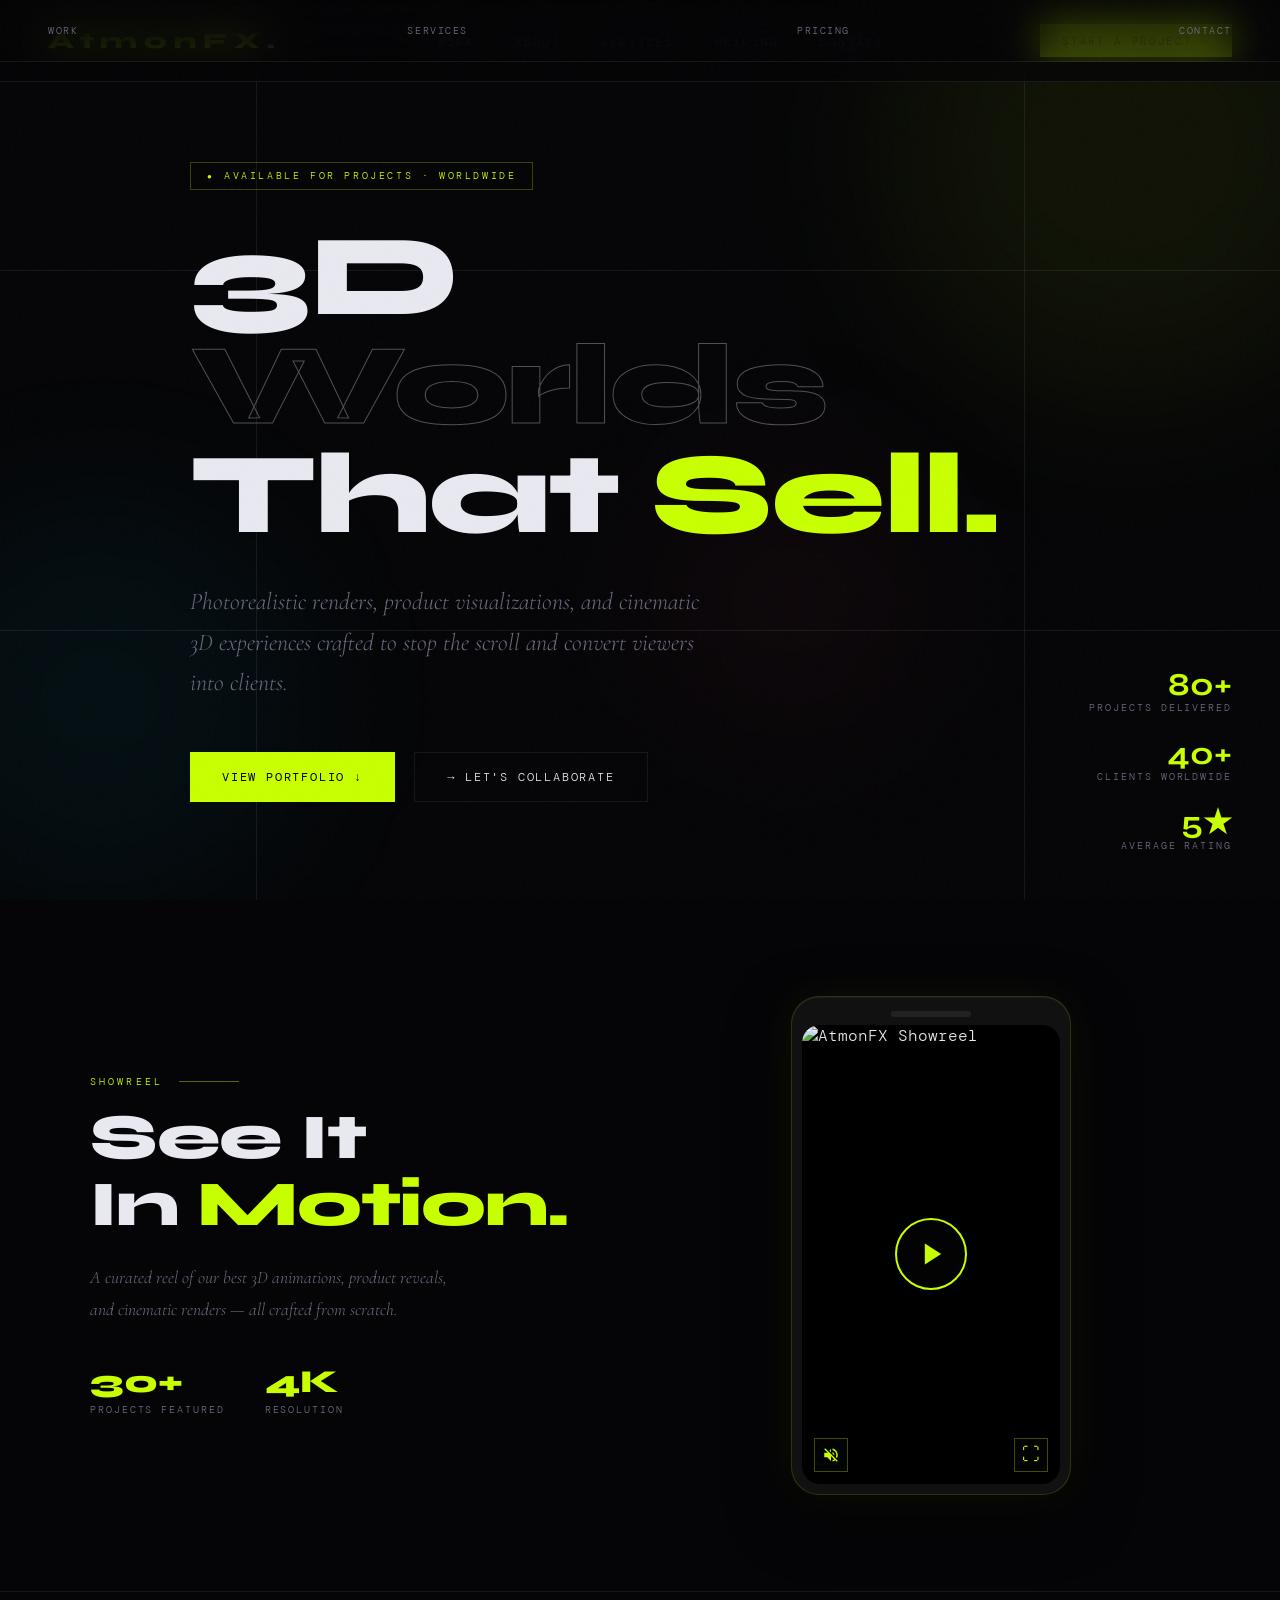
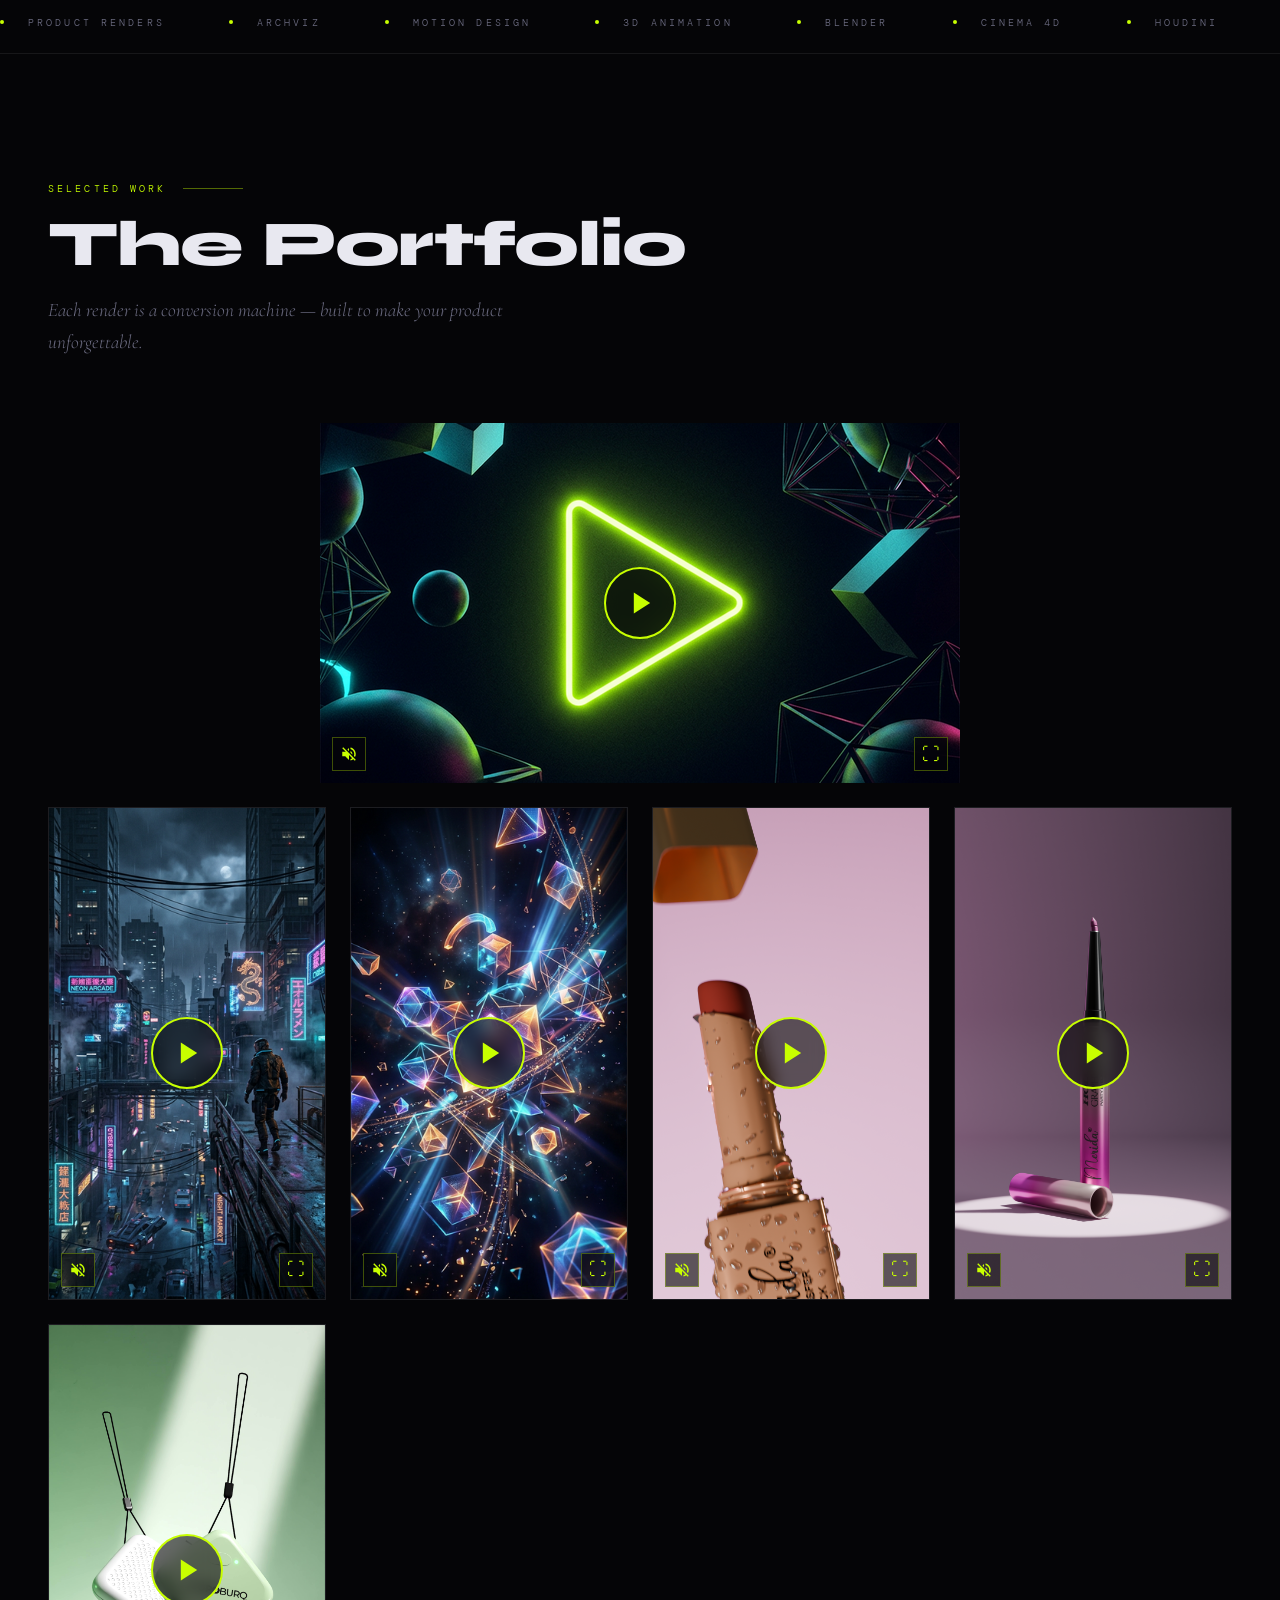
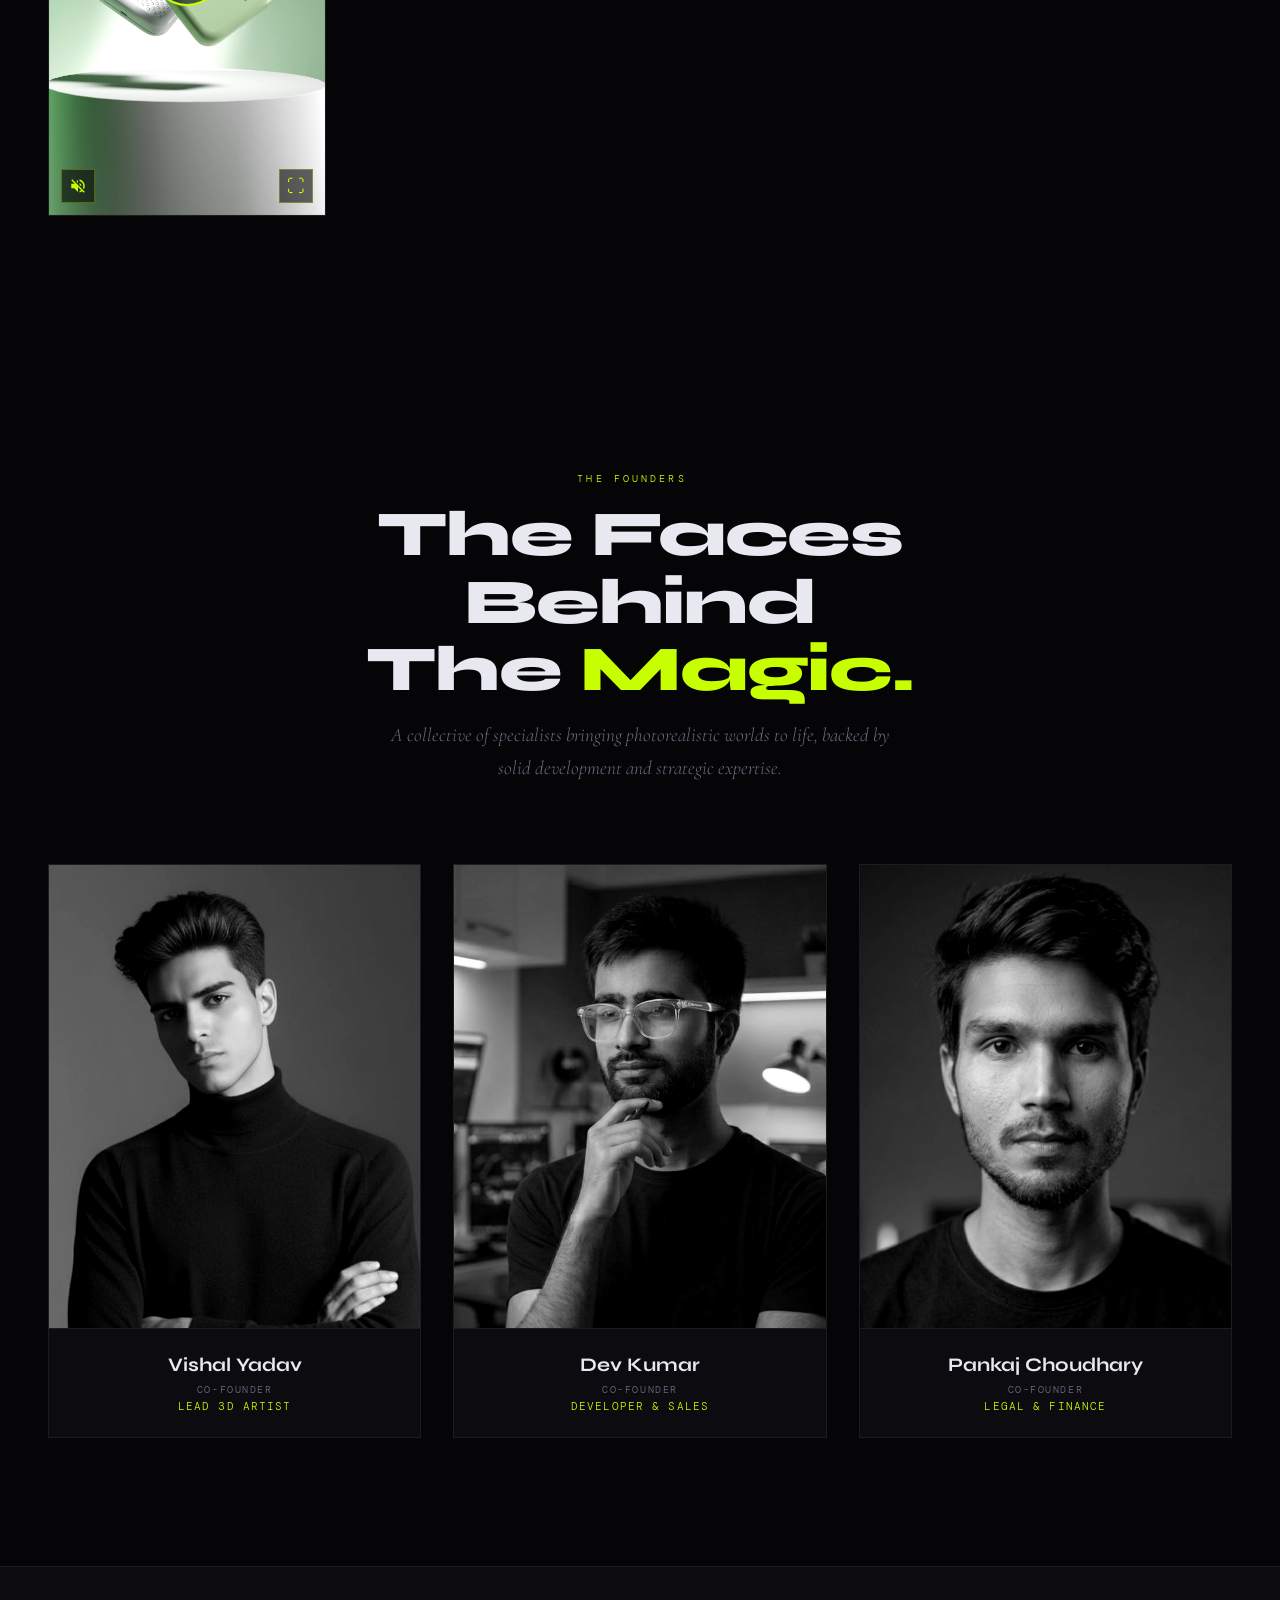
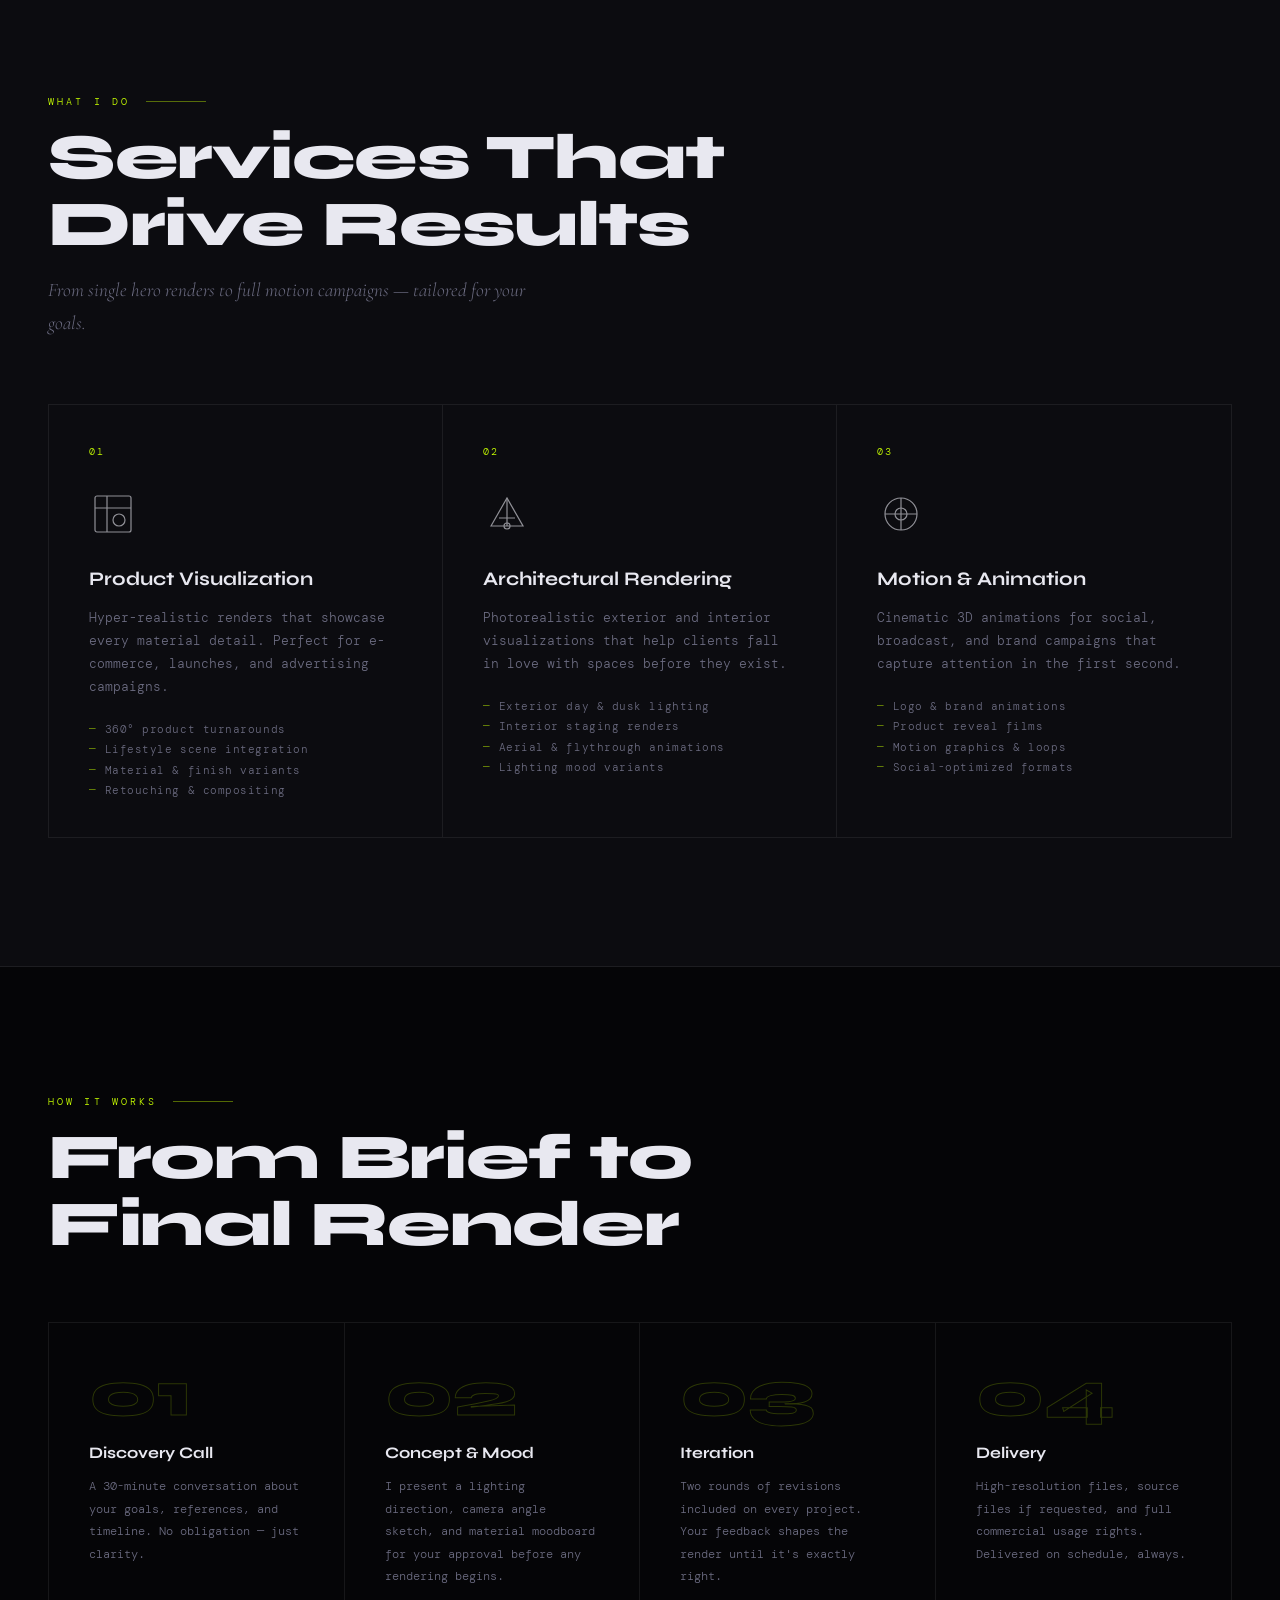
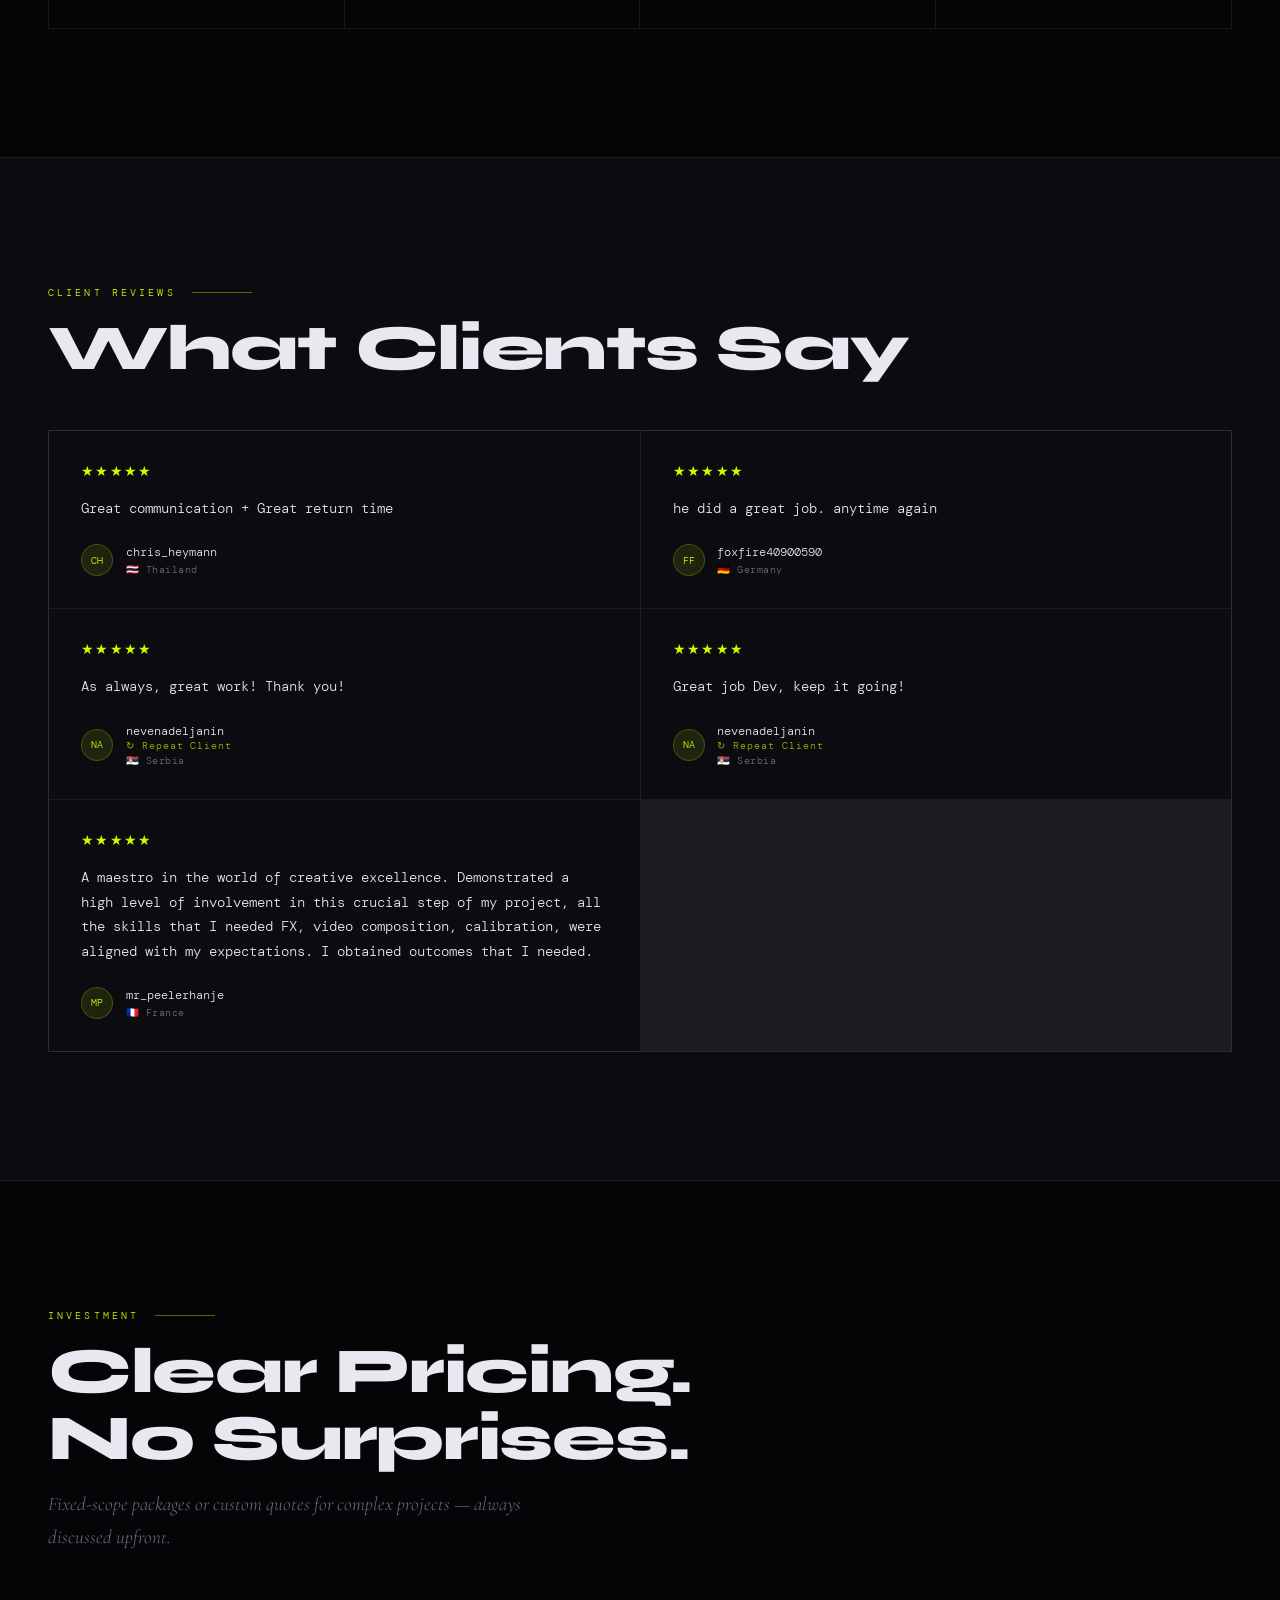
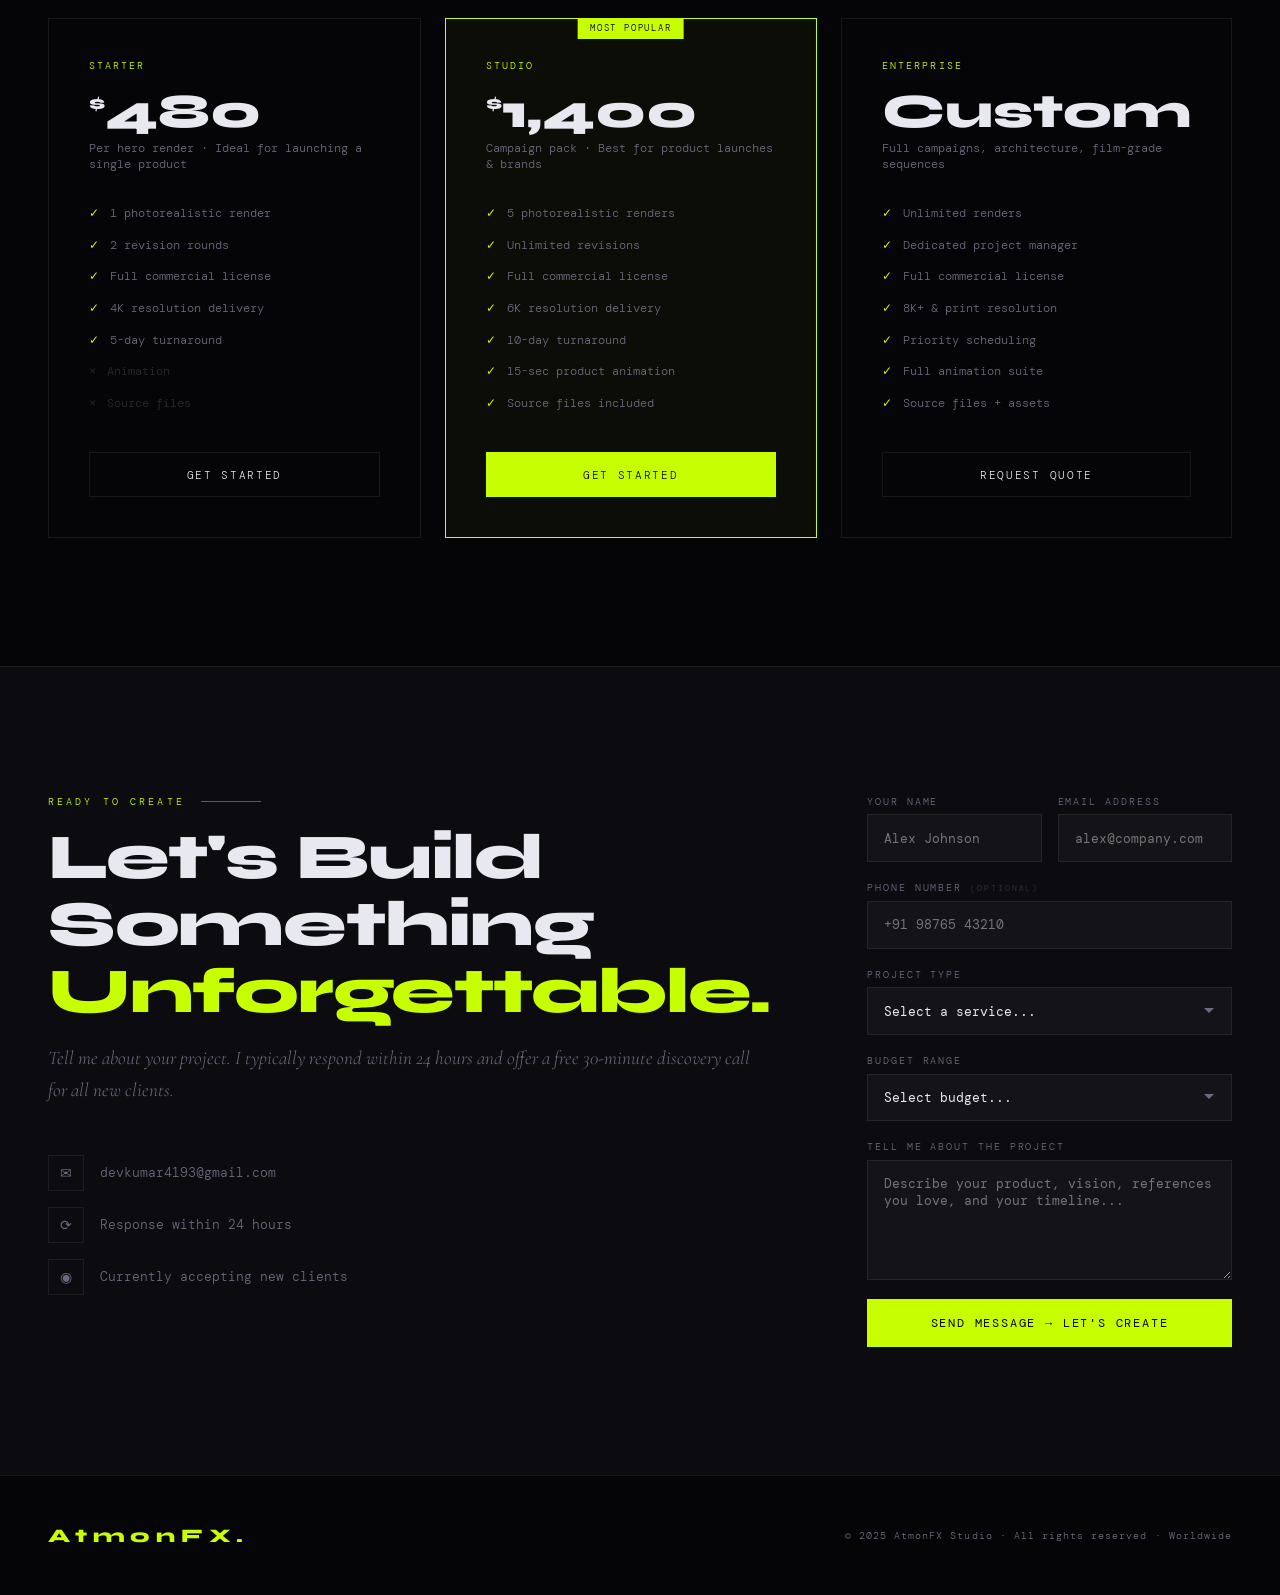
==== commit e2f00ba8: "added robots.txt and sitemap.xml" ====
--- a/Production/index.html
+++ b/Production/index.html
@@ -4,9 +4,39 @@
 <head>
   <meta charset="UTF-8">
   <meta name="viewport" content="width=device-width, initial-scale=1.0">
-  <title>AtmonFX — 3D Visual Artist</title>
-  <meta name="description"
-    content="AtmonFX — Crafting photorealistic 3D worlds, product visualizations, and cinematic renders that convert browsers into buyers.">
+
+  <!-- Primary SEO Meta Tags -->
+  <title>AtmonFX — 3D Product Visualization, CGI & Animation Studio | Photorealistic Renders</title>
+  <meta name="description" content="AtmonFX is a professional 3D visualization studio crafting photorealistic product renders, architectural visualizations, and cinematic CGI animations. 80+ projects delivered worldwide. Get a free consultation.">
+  <meta name="keywords" content="3D product visualization, CGI rendering, photorealistic renders, product animation, architectural rendering, 3D animation studio, product photography CGI, Blender rendering, Cinema 4D, Unreal Engine 5, brand campaign 3D, AtmonFX">
+  <meta name="author" content="AtmonFX Studio">
+  <meta name="robots" content="index, follow, max-image-preview:large, max-snippet:-1, max-video-preview:-1">
+  <meta name="theme-color" content="#c8ff00">
+
+  <!-- Canonical URL — UPDATE THIS to your actual domain -->
+  <link rel="canonical" href="https://atmonfx.vercel.app/">
+
+  <!-- Open Graph / Facebook -->
+  <meta property="og:type" content="website">
+  <meta property="og:url" content="https://atmonfx.vercel.app/">
+  <meta property="og:title" content="AtmonFX — 3D Product Visualization & CGI Animation Studio">
+  <meta property="og:description" content="Photorealistic 3D renders, product animations, and architectural visualizations that convert browsers into buyers. 80+ projects delivered. 5★ rated worldwide.">
+  <meta property="og:image" content="https://atmonfx.vercel.app/video_thumbnail.png">
+  <meta property="og:image:width" content="1200">
+  <meta property="og:image:height" content="630">
+  <meta property="og:site_name" content="AtmonFX Studio">
+  <meta property="og:locale" content="en_US">
+
+  <!-- Twitter Card -->
+  <meta name="twitter:card" content="summary_large_image">
+  <meta name="twitter:title" content="AtmonFX — 3D Product Visualization & CGI Animation Studio">
+  <meta name="twitter:description" content="Photorealistic 3D renders, product animations, and architectural visualizations that convert browsers into buyers. 80+ projects delivered.">
+  <meta name="twitter:image" content="https://atmonfx.vercel.app/video_thumbnail.png">
+
+  <!-- Favicon -->
+  <link rel="icon" type="image/svg+xml" href="data:image/svg+xml,<svg xmlns='http://www.w3.org/2000/svg' viewBox='0 0 100 100'><text y='.9em' font-size='90'>🎬</text></svg>">
+
+  <!-- Preconnect for performance -->
   <link rel="preconnect" href="https://fonts.googleapis.com">
   <link rel="preconnect" href="https://fonts.gstatic.com" crossorigin>
   <link
@@ -16,15 +46,107 @@
   <link rel="preconnect" href="https://i.ytimg.com">
   <link rel="stylesheet" href="styles.css">
 
+  <!-- JSON-LD Structured Data -->
+  <script type="application/ld+json">
+  {
+    "@context": "https://schema.org",
+    "@graph": [
+      {
+        "@type": "Organization",
+        "@id": "https://atmonfx.vercel.app/#organization",
+        "name": "AtmonFX Studio",
+        "url": "https://atmonfx.vercel.app/",
+        "email": "devkumar4193@gmail.com",
+        "description": "Professional 3D visualization studio specializing in photorealistic product renders, architectural visualizations, and cinematic CGI animations.",
+        "foundingDate": "2018",
+        "founder": [
+          { "@type": "Person", "name": "Vishal Yadav", "jobTitle": "Lead 3D Artist & Co-founder" },
+          { "@type": "Person", "name": "Dev Kumar", "jobTitle": "Developer & Sales, Co-founder" },
+          { "@type": "Person", "name": "Pankaj Choudhary", "jobTitle": "Legal & Finance, Co-founder" }
+        ],
+        "aggregateRating": {
+          "@type": "AggregateRating",
+          "ratingValue": "5",
+          "bestRating": "5",
+          "ratingCount": "40"
+        },
+        "knowsAbout": ["3D Rendering", "Product Visualization", "Architectural Rendering", "CGI Animation", "Motion Graphics", "Blender", "Cinema 4D", "Unreal Engine 5"]
+      },
+      {
+        "@type": "WebSite",
+        "@id": "https://atmonfx.vercel.app/#website",
+        "url": "https://atmonfx.vercel.app/",
+        "name": "AtmonFX — 3D Product Visualization & CGI Animation Studio",
+        "publisher": { "@id": "https://atmonfx.vercel.app/#organization" }
+      },
+      {
+        "@type": "Service",
+        "name": "Product Visualization",
+        "provider": { "@id": "https://atmonfx.vercel.app/#organization" },
+        "description": "Hyper-realistic 3D renders that showcase every material detail. Perfect for e-commerce, launches, and advertising campaigns.",
+        "serviceType": "3D Product Rendering",
+        "offers": {
+          "@type": "Offer",
+          "priceCurrency": "USD",
+          "price": "480",
+          "description": "Starting from $480 per hero render"
+        }
+      },
+      {
+        "@type": "Service",
+        "name": "Architectural Rendering",
+        "provider": { "@id": "https://atmonfx.vercel.app/#organization" },
+        "description": "Photorealistic exterior and interior visualizations that help clients fall in love with spaces before they exist.",
+        "serviceType": "Architectural Visualization"
+      },
+      {
+        "@type": "Service",
+        "name": "Motion & Animation",
+        "provider": { "@id": "https://atmonfx.vercel.app/#organization" },
+        "description": "Cinematic 3D animations for social, broadcast, and brand campaigns that capture attention in the first second.",
+        "serviceType": "3D Animation"
+      },
+      {
+        "@type": "FAQPage",
+        "mainEntity": [
+          {
+            "@type": "Question",
+            "name": "How much does a 3D product render cost?",
+            "acceptedAnswer": {
+              "@type": "Answer",
+              "text": "Our Starter package begins at $480 per hero render and includes 2 revision rounds, full commercial license, 4K resolution delivery, and a 5-day turnaround. Our Studio package at $1,400 includes 5 renders with unlimited revisions and a 15-second product animation."
+            }
+          },
+          {
+            "@type": "Question",
+            "name": "What is the turnaround time for 3D rendering?",
+            "acceptedAnswer": {
+              "@type": "Answer",
+              "text": "Our standard turnaround is 5 days for single renders (Starter package) and 10 days for campaign packs (Studio package). Enterprise projects have priority scheduling with custom timelines."
+            }
+          },
+          {
+            "@type": "Question",
+            "name": "What software do you use for 3D rendering?",
+            "acceptedAnswer": {
+              "@type": "Answer",
+              "text": "We work with industry-standard tools including Blender, Cinema 4D, Houdini, Unreal Engine 5, and Substance Painter to deliver photorealistic results across product visualization, architectural rendering, and motion graphics."
+            }
+          }
+        ]
+      }
+    ]
+  }
+  </script>
+
 </head>
 
 <body>
 
-
-
   <!-- Nav -->
-  <nav>
-    <a href="#" class="logo">AtmonFX<span>.</span></a>
+  <header>
+  <nav aria-label="Main navigation">
+    <a href="/" class="logo" aria-label="AtmonFX Home">AtmonFX<span>.</span></a>
     <ul class="nav-links">
       <li><a href="#work">Work</a></li>
       <li><a href="#about">About</a></li>
@@ -34,7 +156,9 @@
     </ul>
     <a href="#contact" class="nav-cta">Start a Project →</a>
   </nav>
-
+  </header>
+
+  <main>
   <!-- Hero -->
   <section id="hero">
     <div class="hero-grid-line v"></div>
@@ -442,23 +566,23 @@
               required></textarea>
           </div>
           <button class="form-submit" type="submit">Send Message → Let's Create</button>
-          <div class="form-note" id="formNote" style="display:none;color:var(--accent)">✓ Message received. I'll reply
-            within 24 hours.</div>
+          <div class="form-note" id="formNote" style="display:none;color:var(--accent)">✓ Message received, we will reply asap.</div>
         </form>
       </div>
     </div>
   </section>
+  </main>
 
   <!-- Footer -->
   <footer>
     <div class="footer-brand">AtmonFX.</div>
     <div class="footer-copy">© 2025 AtmonFX Studio · All rights reserved · Worldwide</div>
-    <div class="footer-links">
+    <nav class="footer-links" aria-label="Footer navigation">
       <a href="#work">Work</a>
       <a href="#services">Services</a>
       <a href="#pricing">Pricing</a>
       <a href="#contact">Contact</a>
-    </div>
+    </nav>
   </footer>
 
   <!-- Video Lightbox Modal -->
--- a/Production/styles.css
+++ b/Production/styles.css
@@ -906,6 +906,8 @@
     .play-circle { width: 56px; height: 56px; }
     .play-circle svg { width: 22px; height: 22px; }
     .video-fs-btn { width: 30px; height: 30px; font-size: 0.9rem; }
+    .video-mute-btn { width: 30px; height: 30px; }
+    .video-mute-btn svg { width: 15px; height: 15px; }
 
     h2 { font-size: clamp(1.8rem, 6vw, 2.5rem); }
     .section-subtitle { font-size: 1rem; margin-bottom: 2.5rem; }
@@ -960,10 +962,15 @@
   }
   .yt-iframe-wrap iframe {
     position: absolute;
-    top: -18%; left: -5%;
+    top: -20%; left: -5%;
     width: 110%;
-    height: 130%;
+    height: 140%;
     border: none;
+  }
+  .pitem-video-wrapper.vertical .yt-iframe-wrap iframe {
+    top: -30%; left: -15%;
+    width: 130%;
+    height: 160%;
   }
   /* Block YouTube's red play watermark and prevent iframe click-through */
   .yt-iframe-wrap::after {
@@ -1026,11 +1033,38 @@
     border-color: var(--accent);
   }
 
+  /* Mute/Unmute button (bottom-left) */
+  .video-mute-btn {
+    position: absolute;
+    bottom: 12px; left: 12px;
+    z-index: 6;
+    background: rgba(5,5,7,0.6);
+    backdrop-filter: blur(8px);
+    border: 1px solid rgba(200,255,0,0.3);
+    color: var(--accent);
+    cursor: pointer;
+    width: 34px; height: 34px;
+    display: flex; align-items: center; justify-content: center;
+    transition: opacity 0.4s, background 0.2s, border-color 0.2s;
+    padding: 0;
+  }
+  .video-mute-btn svg {
+    width: 18px;
+    height: 18px;
+    flex-shrink: 0;
+  }
+  .video-mute-btn:hover {
+    background: rgba(200,255,0,0.15);
+    border-color: var(--accent);
+  }
+
   /* Auto-hide controls */
   .pitem-video-wrapper.controls-hidden .video-play-overlay,
   .pitem-video-wrapper.controls-hidden .video-fs-btn,
+  .pitem-video-wrapper.controls-hidden .video-mute-btn,
   .showreel-player.controls-hidden .video-play-overlay,
-  .showreel-player.controls-hidden .video-fs-btn { opacity: 0; pointer-events: none; }
+  .showreel-player.controls-hidden .video-fs-btn,
+  .showreel-player.controls-hidden .video-mute-btn { opacity: 0; pointer-events: none; }
 
   /* ── VIDEO LIGHTBOX ────────────────────── */
   .lightbox {
@@ -1107,17 +1141,14 @@
   }
   .lb-iframe-crop iframe {
     position: absolute;
-    top: -18%; left: -5%;
-    width: 110%;
-    height: 136%;
+    top: 0; left: 0;
+    width: 100%;
+    height: 100%;
     border: none;
     display: block;
   }
   .lb-click-blocker {
-    position: absolute;
-    top: 0; left: 0; right: 0; bottom: 0;
-    z-index: 5;
-    background: transparent;
+    display: none;
   }
   .lightbox-info {
     text-align: center;
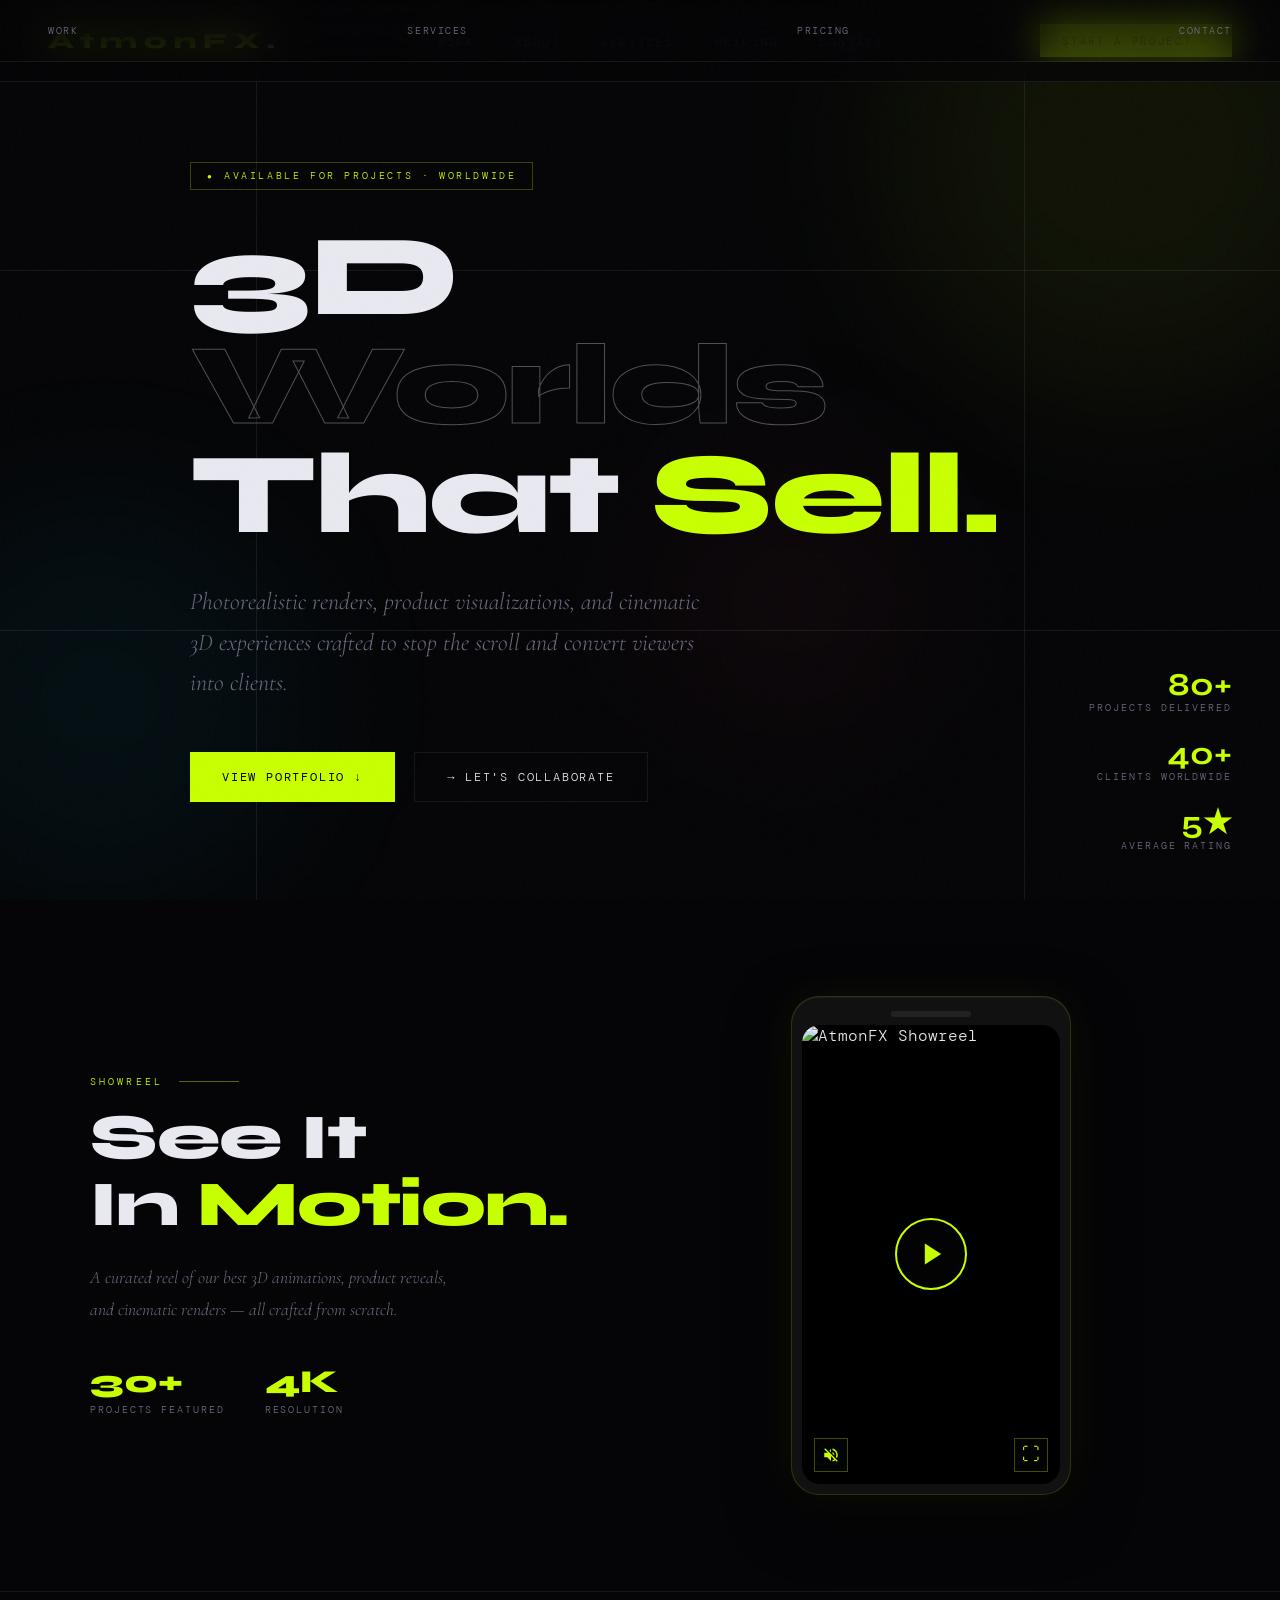
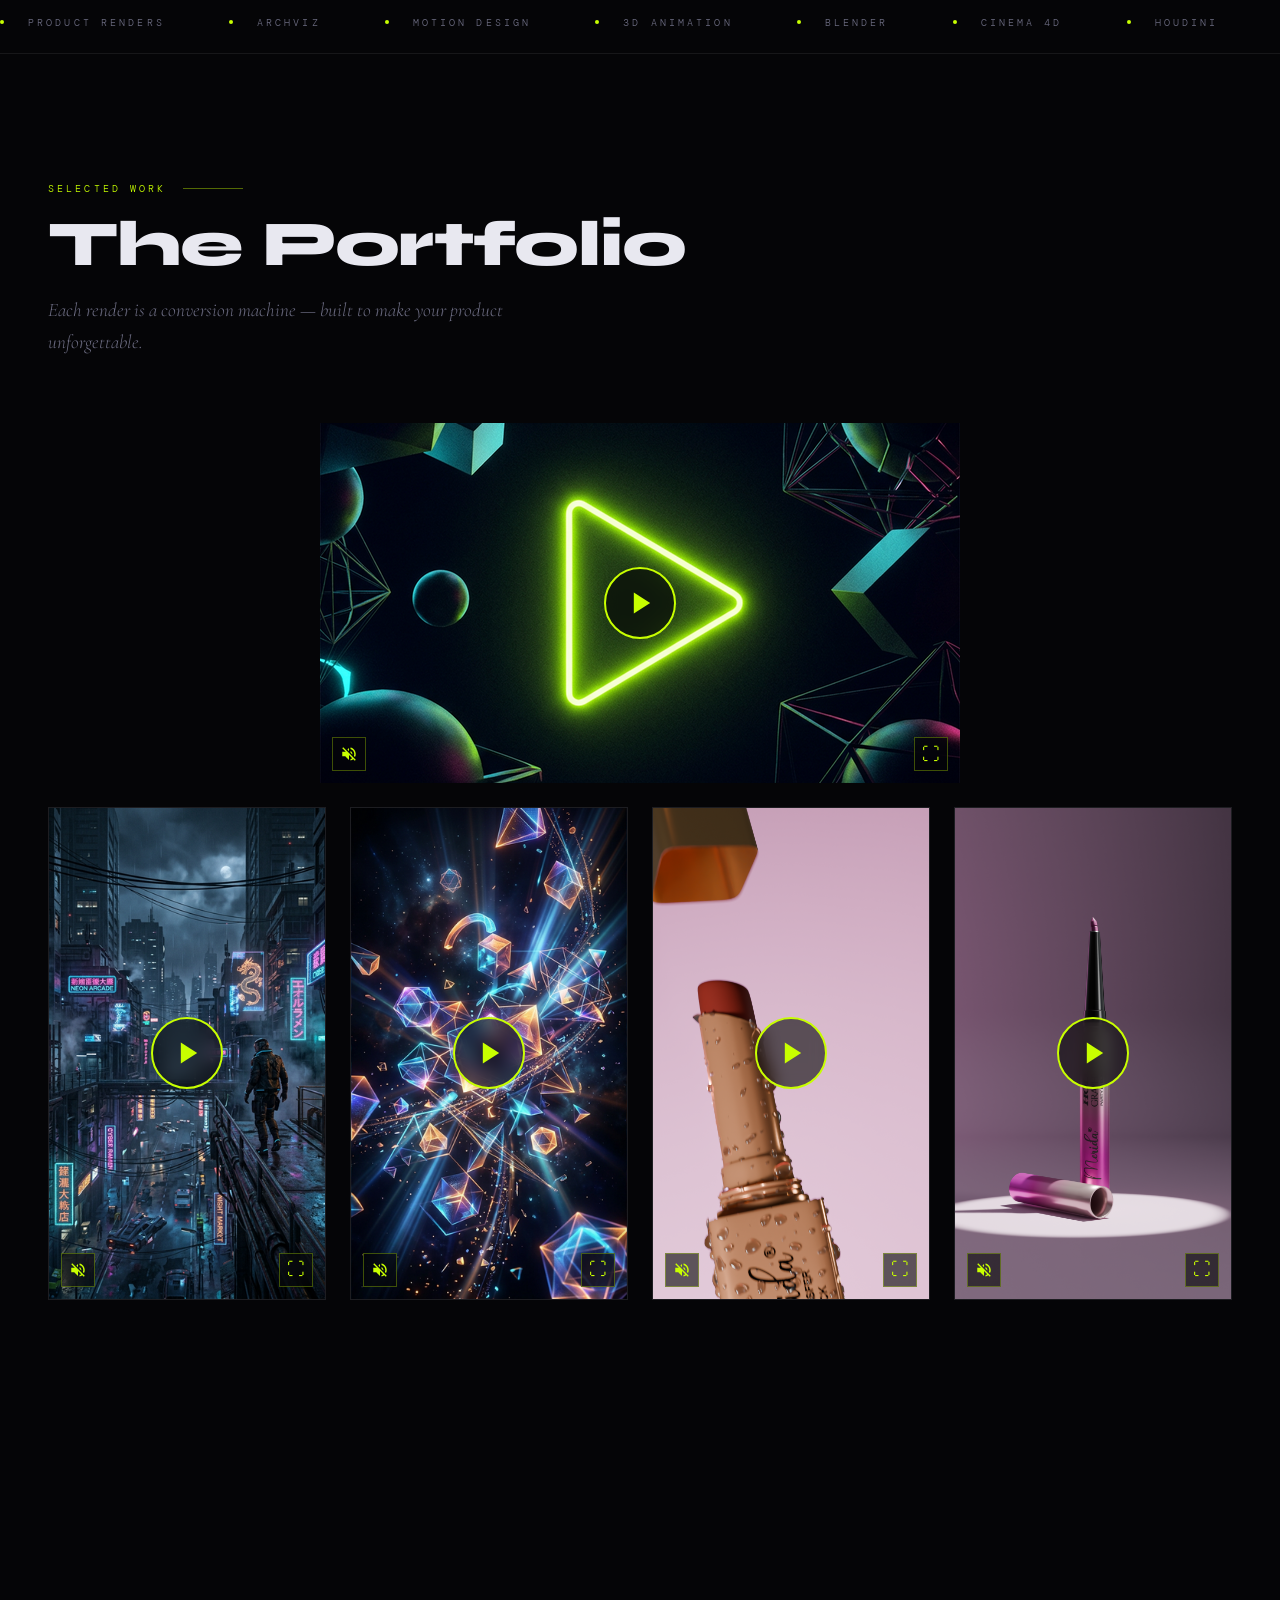
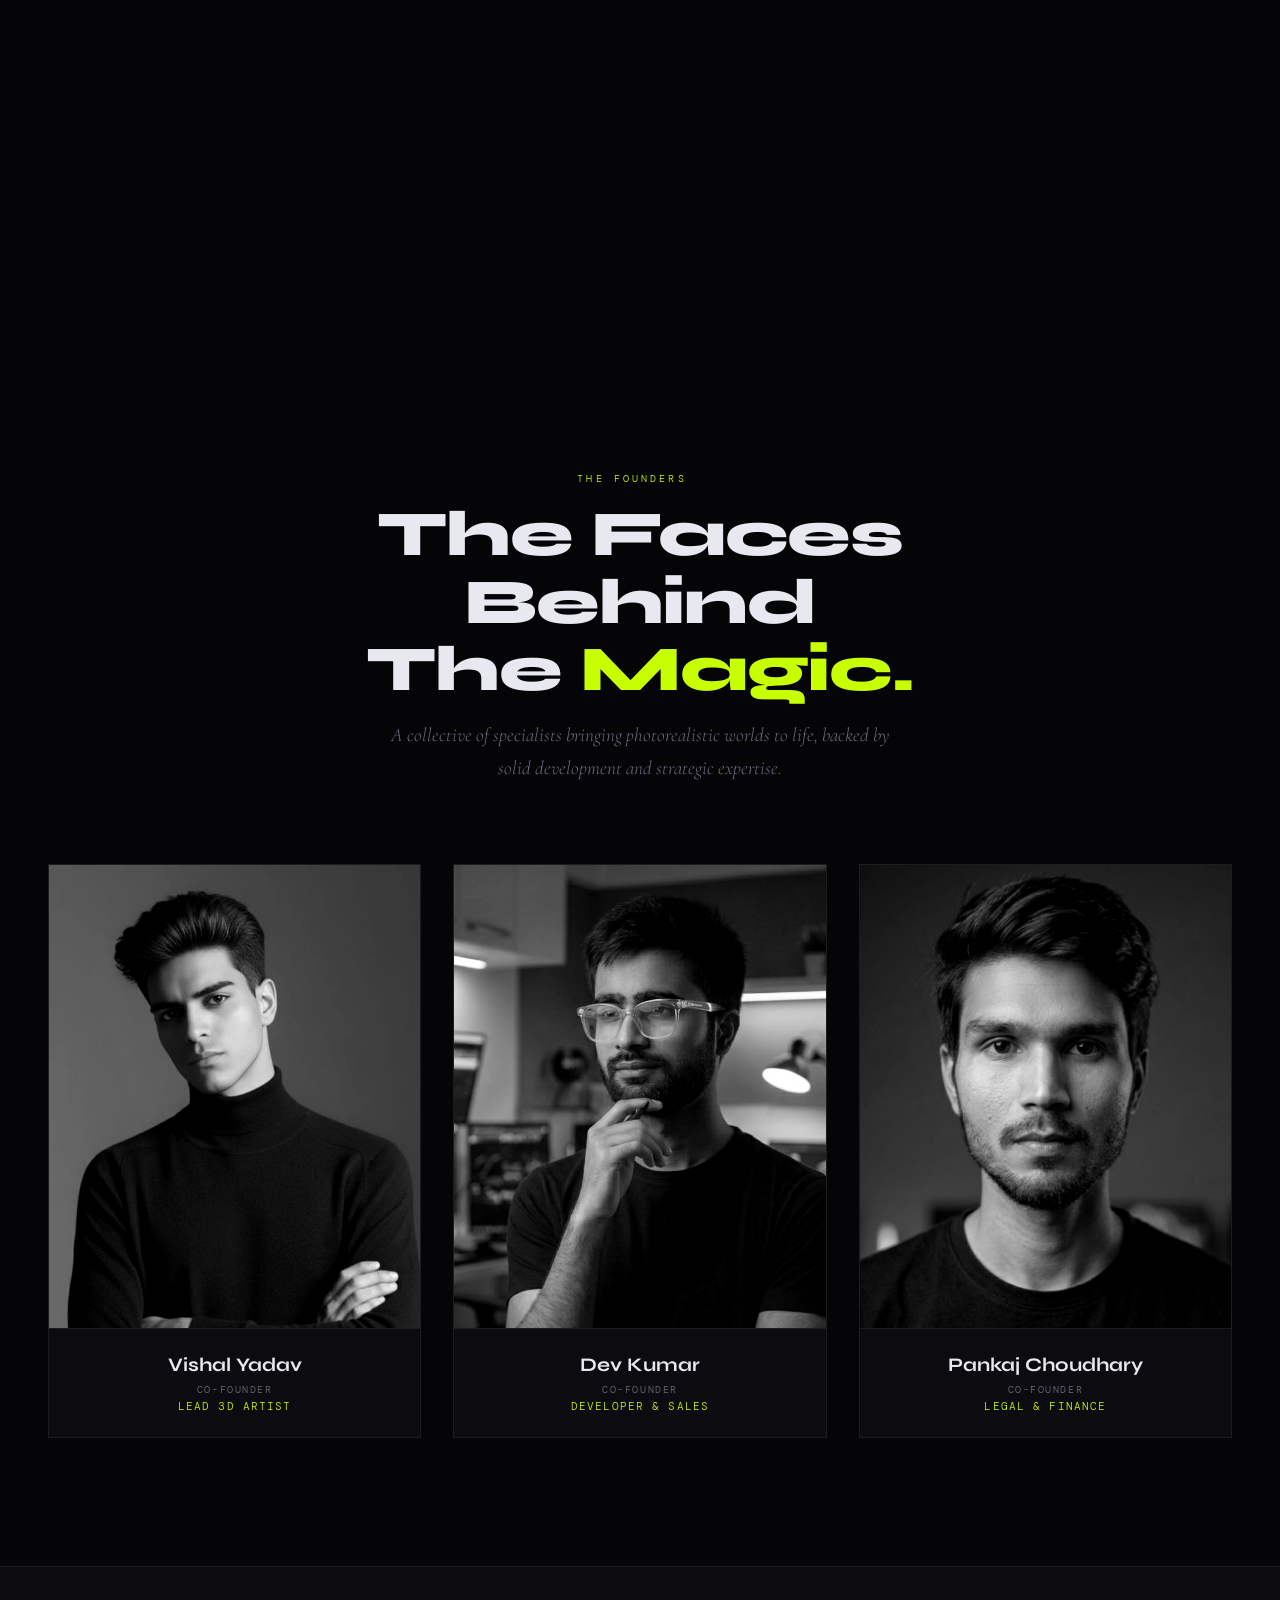
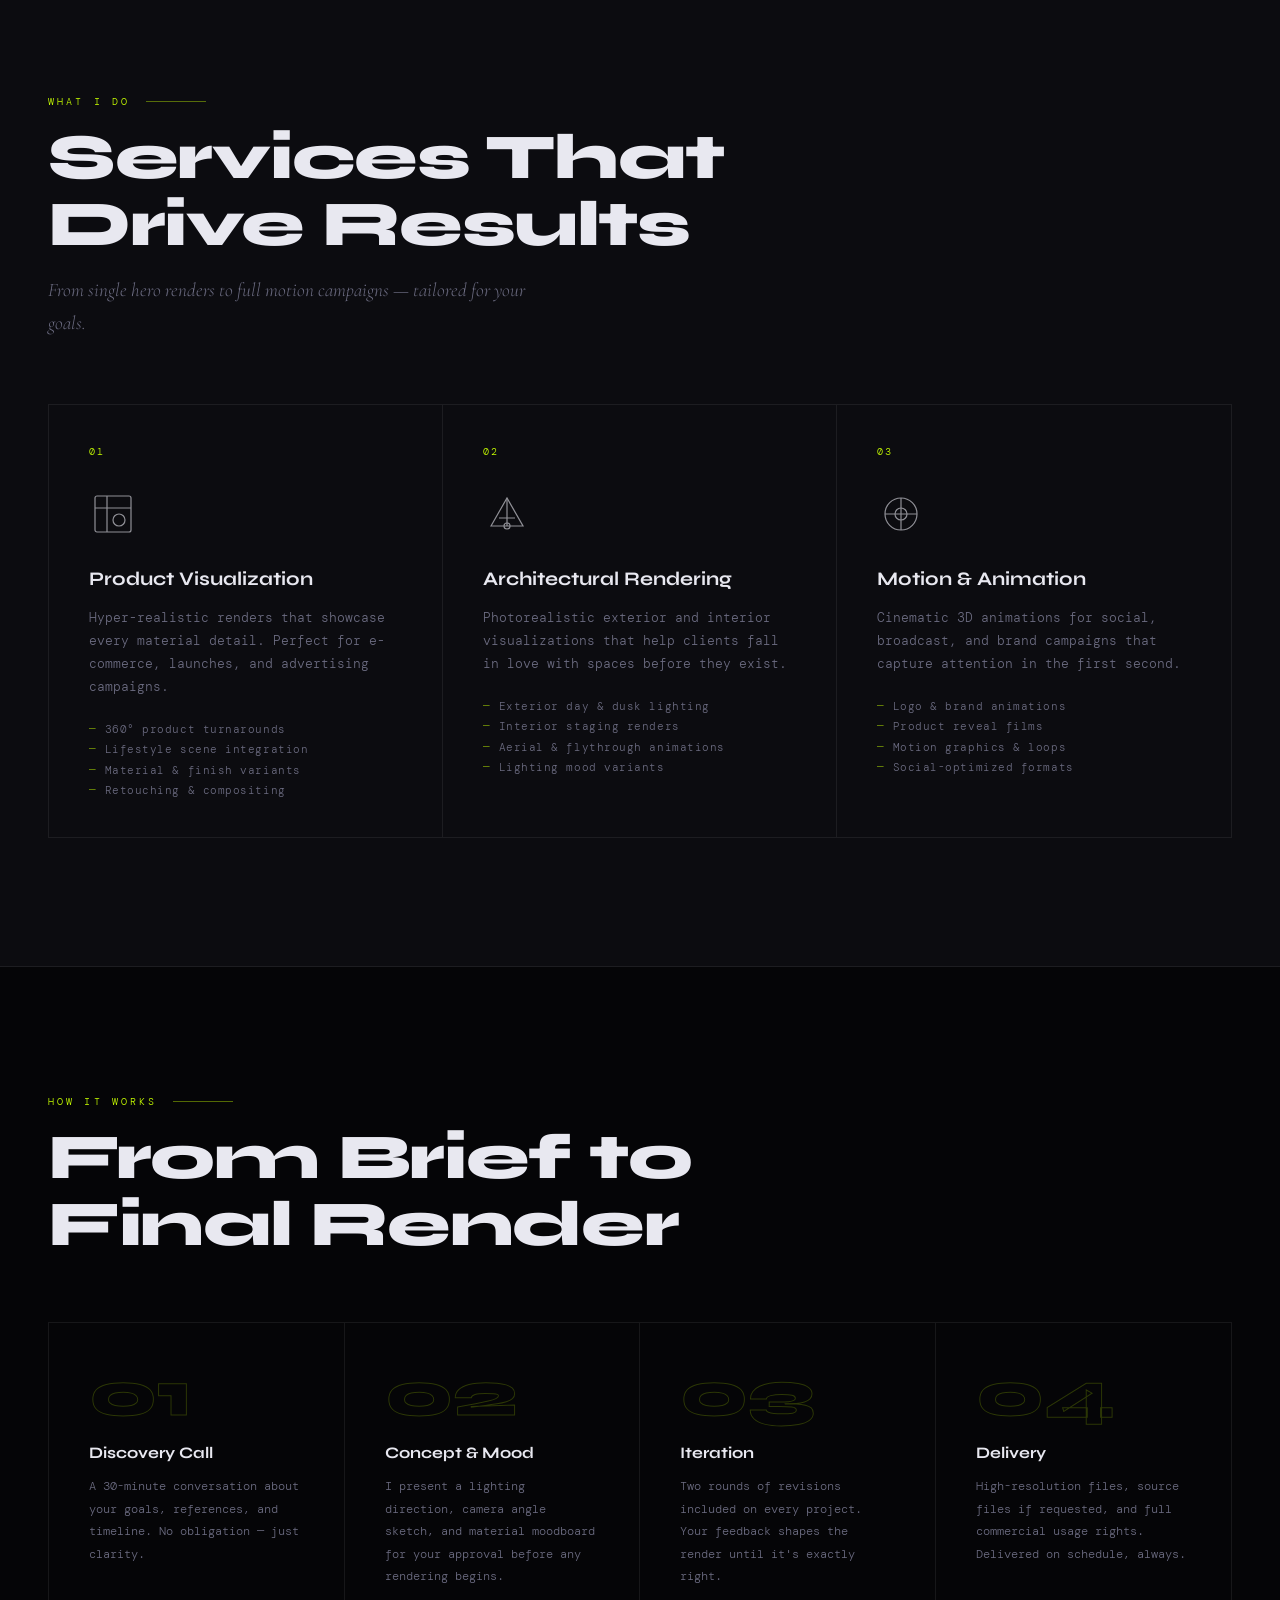
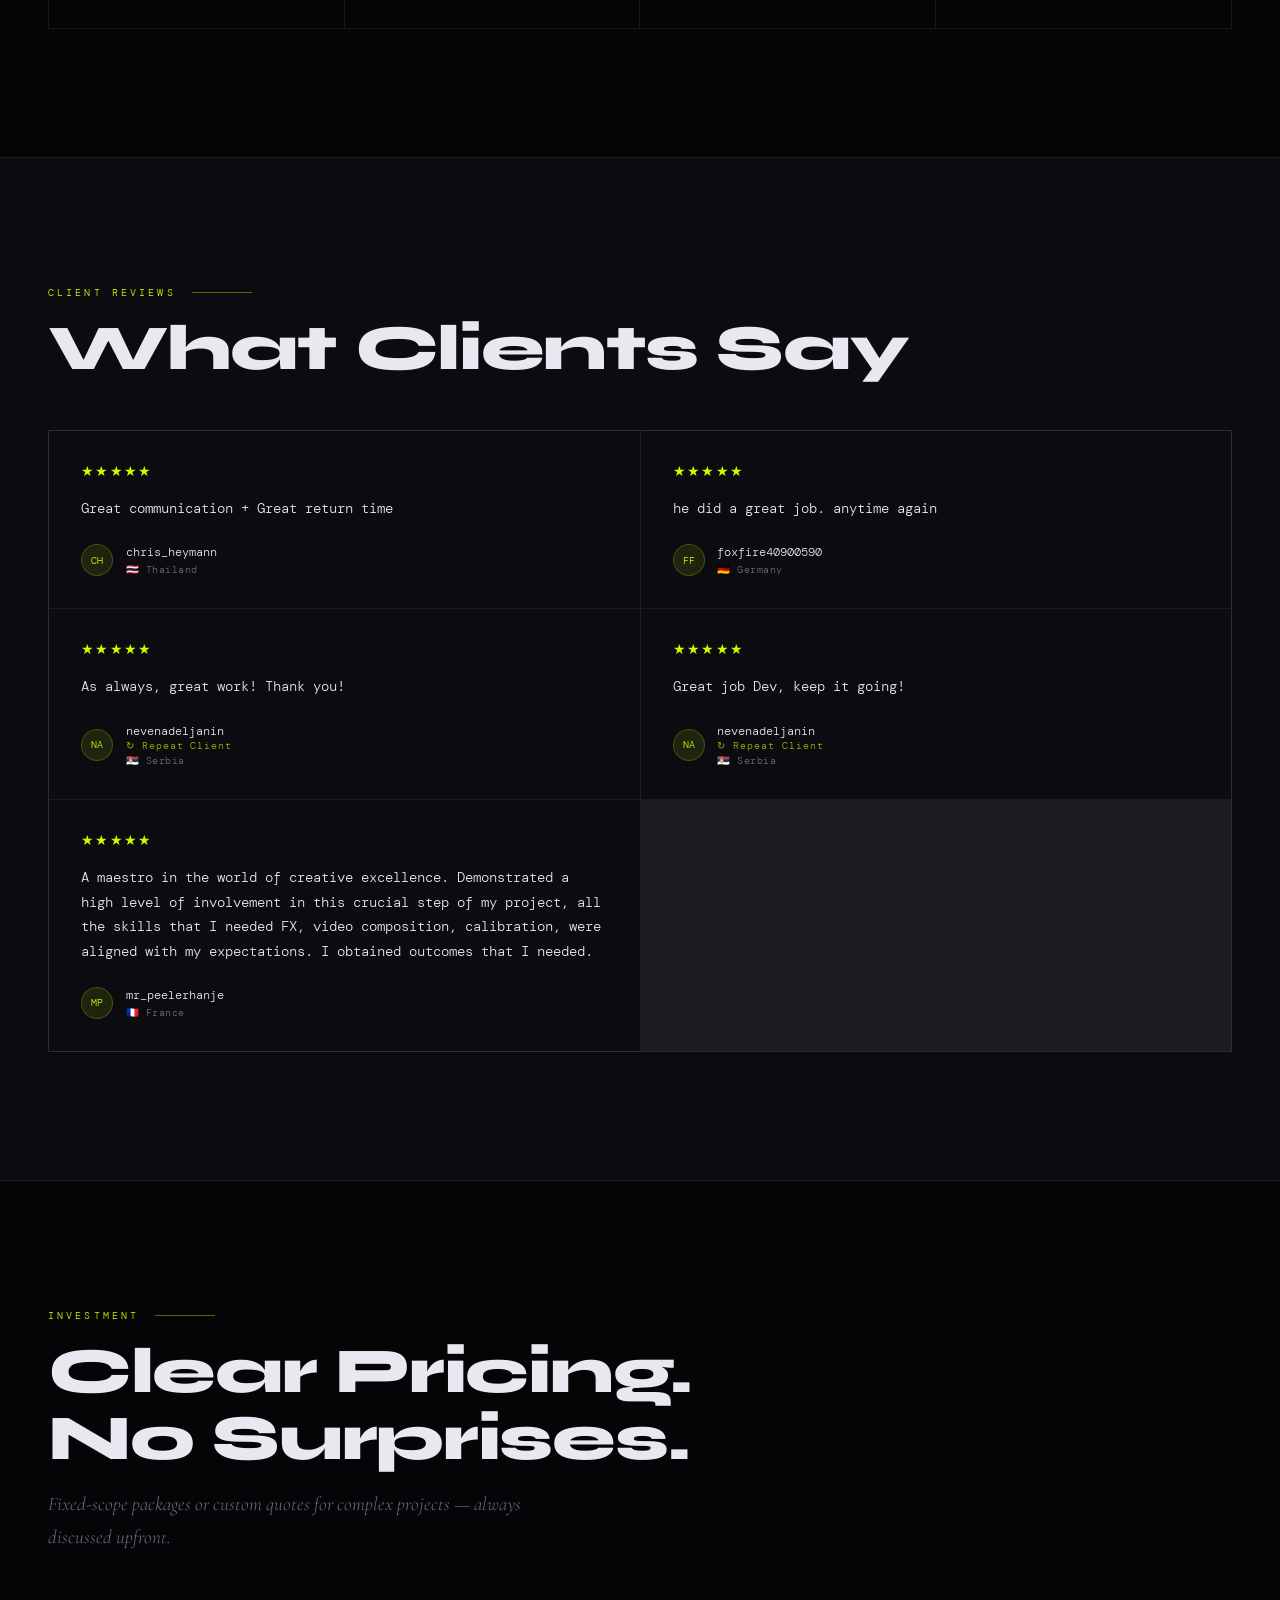
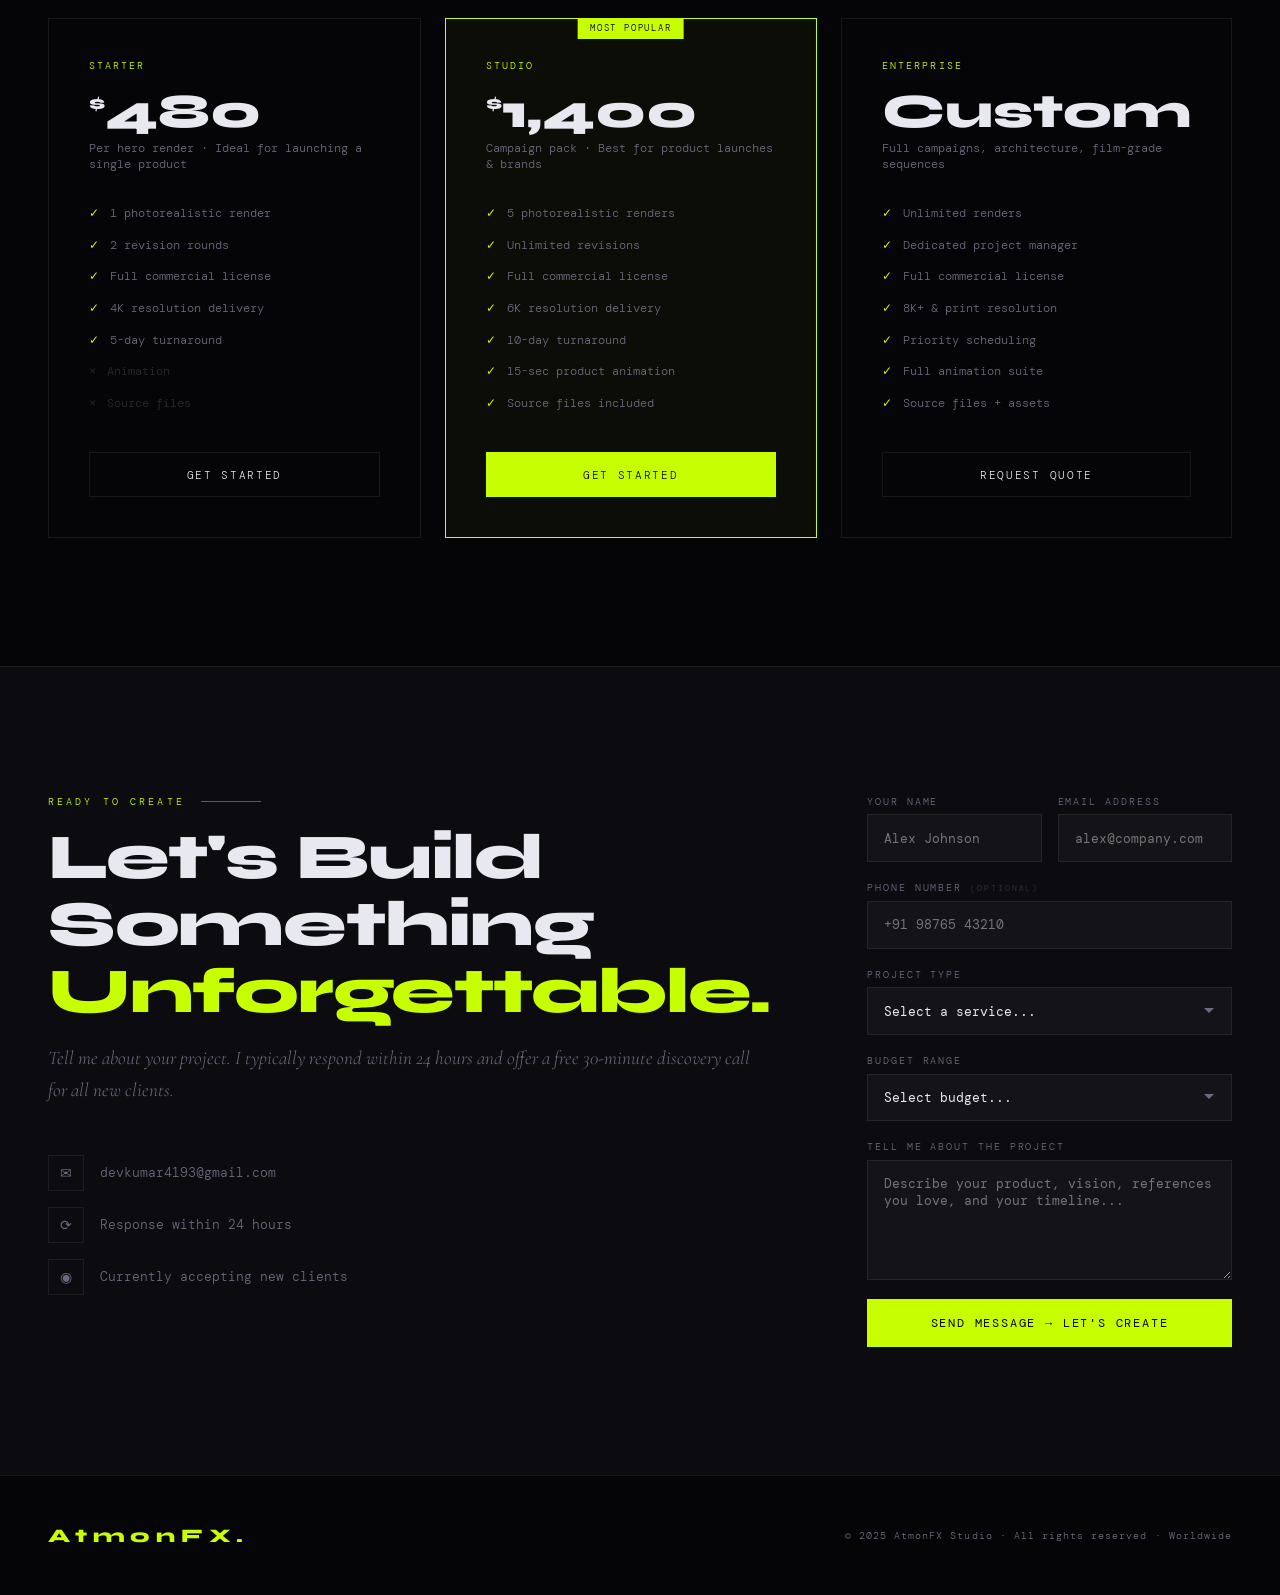
==== commit 579a35af: "Update all SEO URLs to atmonfx.com" ====
--- a/Production/index.html
+++ b/Production/index.html
@@ -14,14 +14,14 @@
   <meta name="theme-color" content="#c8ff00">
 
   <!-- Canonical URL — UPDATE THIS to your actual domain -->
-  <link rel="canonical" href="https://atmonfx.vercel.app/">
+  <link rel="canonical" href="https://atmonfx.com/">
 
   <!-- Open Graph / Facebook -->
   <meta property="og:type" content="website">
-  <meta property="og:url" content="https://atmonfx.vercel.app/">
+  <meta property="og:url" content="https://atmonfx.com/">
   <meta property="og:title" content="AtmonFX — 3D Product Visualization & CGI Animation Studio">
   <meta property="og:description" content="Photorealistic 3D renders, product animations, and architectural visualizations that convert browsers into buyers. 80+ projects delivered. 5★ rated worldwide.">
-  <meta property="og:image" content="https://atmonfx.vercel.app/video_thumbnail.png">
+  <meta property="og:image" content="https://atmonfx.com/video_thumbnail.png">
   <meta property="og:image:width" content="1200">
   <meta property="og:image:height" content="630">
   <meta property="og:site_name" content="AtmonFX Studio">
@@ -31,7 +31,7 @@
   <meta name="twitter:card" content="summary_large_image">
   <meta name="twitter:title" content="AtmonFX — 3D Product Visualization & CGI Animation Studio">
   <meta name="twitter:description" content="Photorealistic 3D renders, product animations, and architectural visualizations that convert browsers into buyers. 80+ projects delivered.">
-  <meta name="twitter:image" content="https://atmonfx.vercel.app/video_thumbnail.png">
+  <meta name="twitter:image" content="https://atmonfx.com/video_thumbnail.png">
 
   <!-- Favicon -->
   <link rel="icon" type="image/svg+xml" href="data:image/svg+xml,<svg xmlns='http://www.w3.org/2000/svg' viewBox='0 0 100 100'><text y='.9em' font-size='90'>🎬</text></svg>">
@@ -53,9 +53,9 @@
     "@graph": [
       {
         "@type": "Organization",
-        "@id": "https://atmonfx.vercel.app/#organization",
+        "@id": "https://atmonfx.com/#organization",
         "name": "AtmonFX Studio",
-        "url": "https://atmonfx.vercel.app/",
+        "url": "https://atmonfx.com/",
         "email": "devkumar4193@gmail.com",
         "description": "Professional 3D visualization studio specializing in photorealistic product renders, architectural visualizations, and cinematic CGI animations.",
         "foundingDate": "2018",
@@ -74,15 +74,15 @@
       },
       {
         "@type": "WebSite",
-        "@id": "https://atmonfx.vercel.app/#website",
-        "url": "https://atmonfx.vercel.app/",
+        "@id": "https://atmonfx.com/#website",
+        "url": "https://atmonfx.com/",
         "name": "AtmonFX — 3D Product Visualization & CGI Animation Studio",
-        "publisher": { "@id": "https://atmonfx.vercel.app/#organization" }
+        "publisher": { "@id": "https://atmonfx.com/#organization" }
       },
       {
         "@type": "Service",
         "name": "Product Visualization",
-        "provider": { "@id": "https://atmonfx.vercel.app/#organization" },
+        "provider": { "@id": "https://atmonfx.com/#organization" },
         "description": "Hyper-realistic 3D renders that showcase every material detail. Perfect for e-commerce, launches, and advertising campaigns.",
         "serviceType": "3D Product Rendering",
         "offers": {
@@ -95,14 +95,14 @@
       {
         "@type": "Service",
         "name": "Architectural Rendering",
-        "provider": { "@id": "https://atmonfx.vercel.app/#organization" },
+        "provider": { "@id": "https://atmonfx.com/#organization" },
         "description": "Photorealistic exterior and interior visualizations that help clients fall in love with spaces before they exist.",
         "serviceType": "Architectural Visualization"
       },
       {
         "@type": "Service",
         "name": "Motion & Animation",
-        "provider": { "@id": "https://atmonfx.vercel.app/#organization" },
+        "provider": { "@id": "https://atmonfx.com/#organization" },
         "description": "Cinematic 3D animations for social, broadcast, and brand campaigns that capture attention in the first second.",
         "serviceType": "3D Animation"
       },
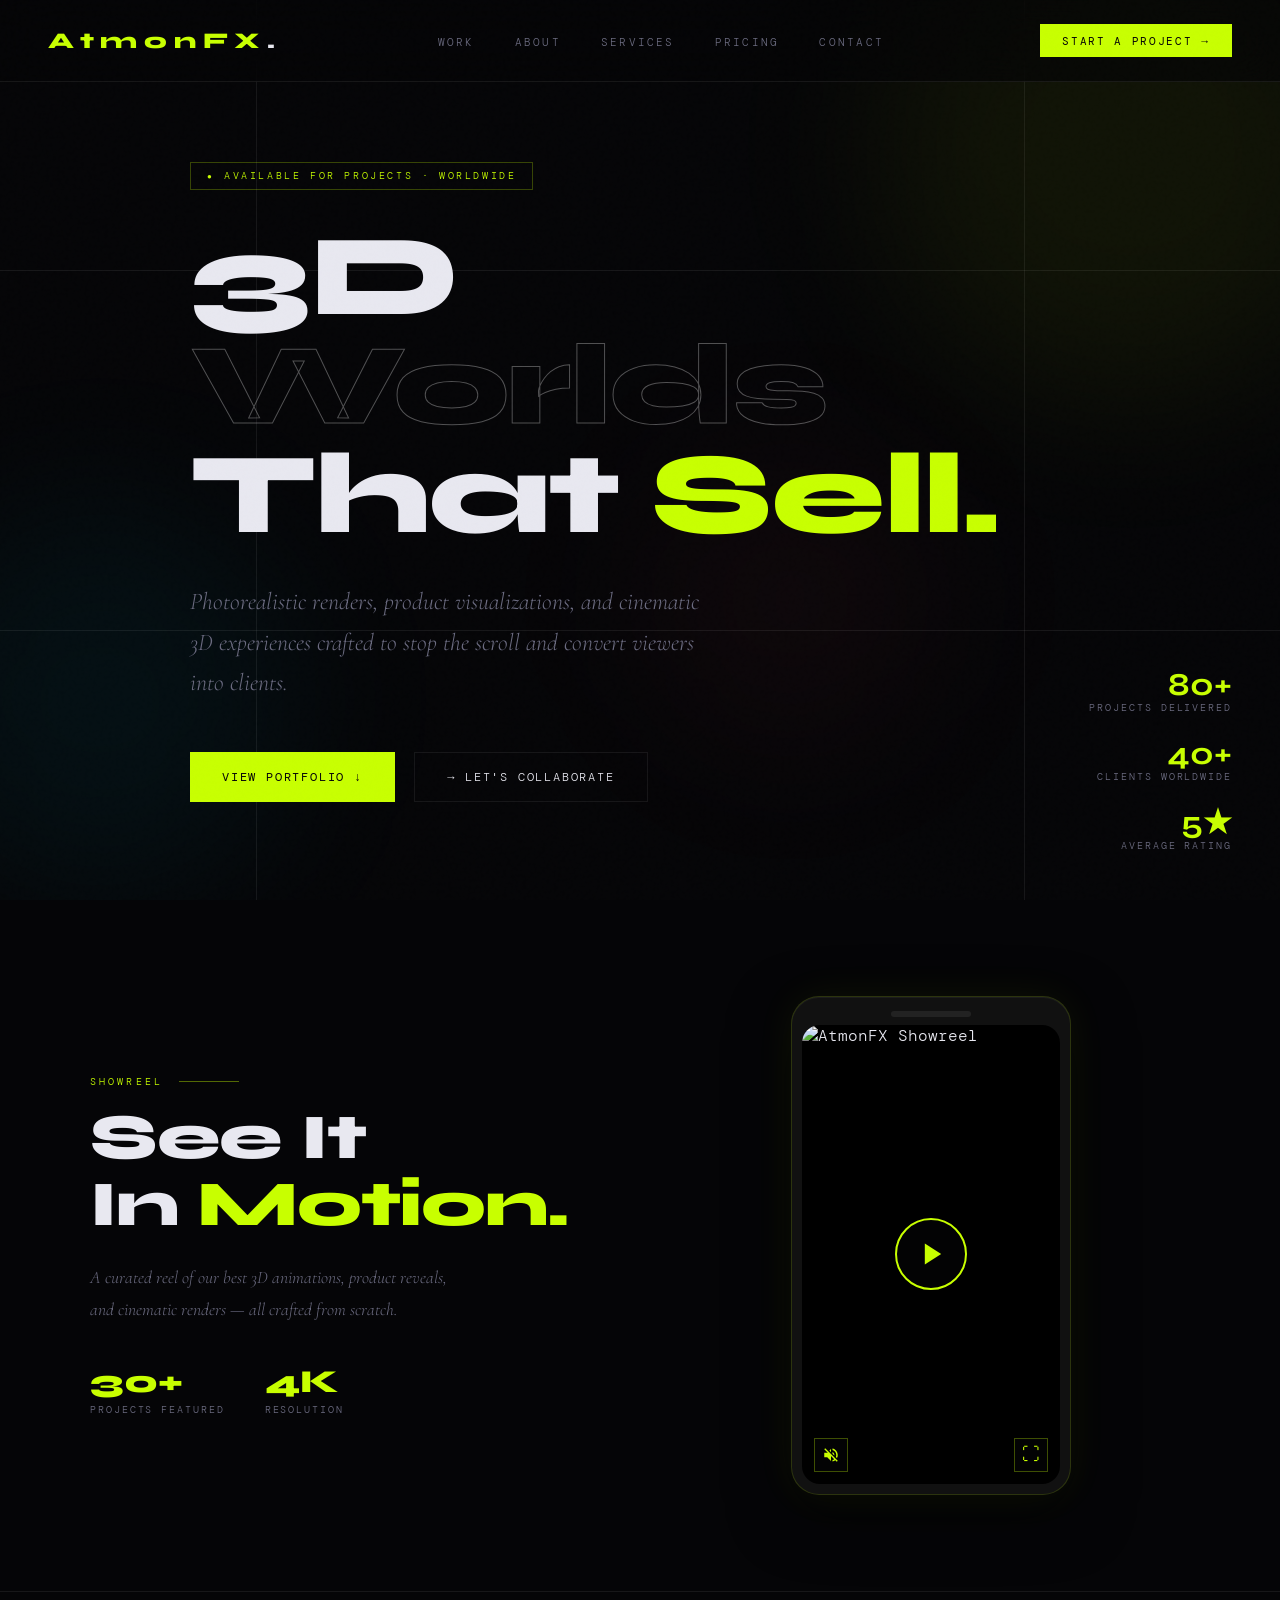
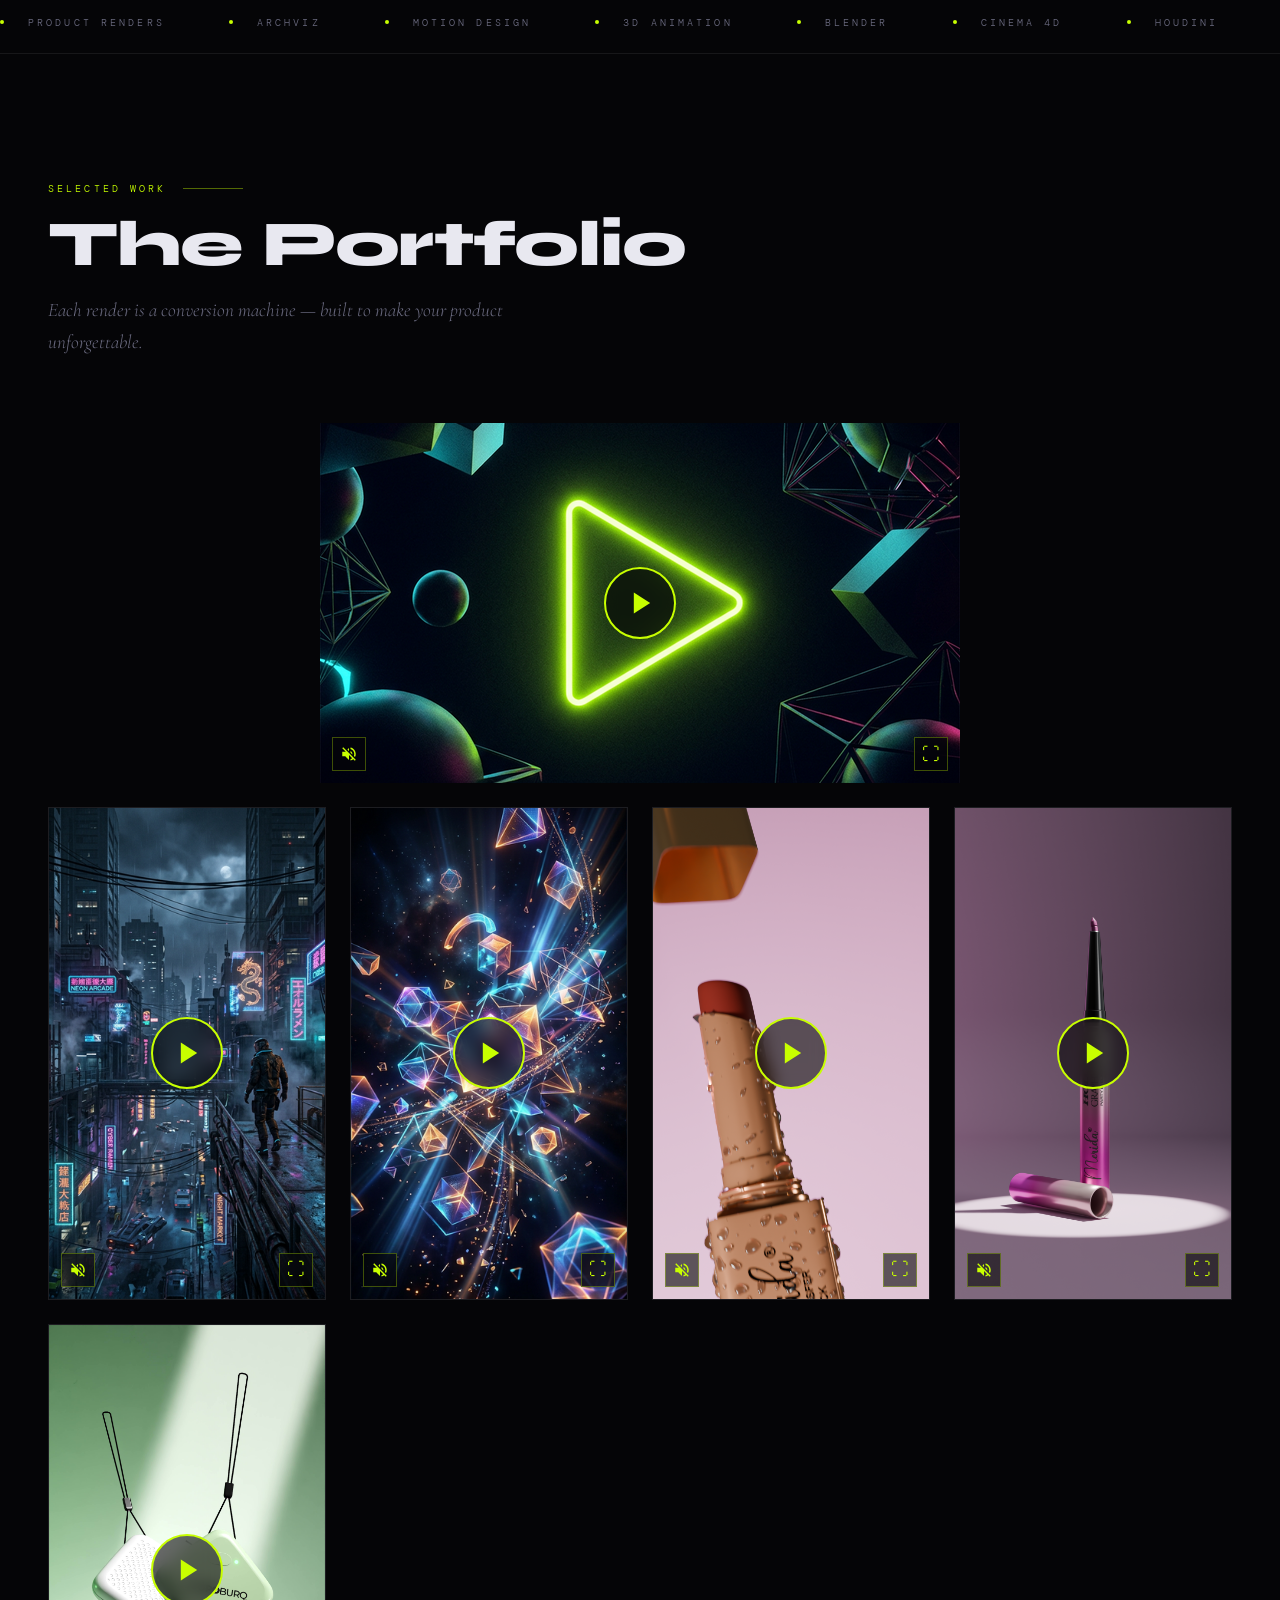
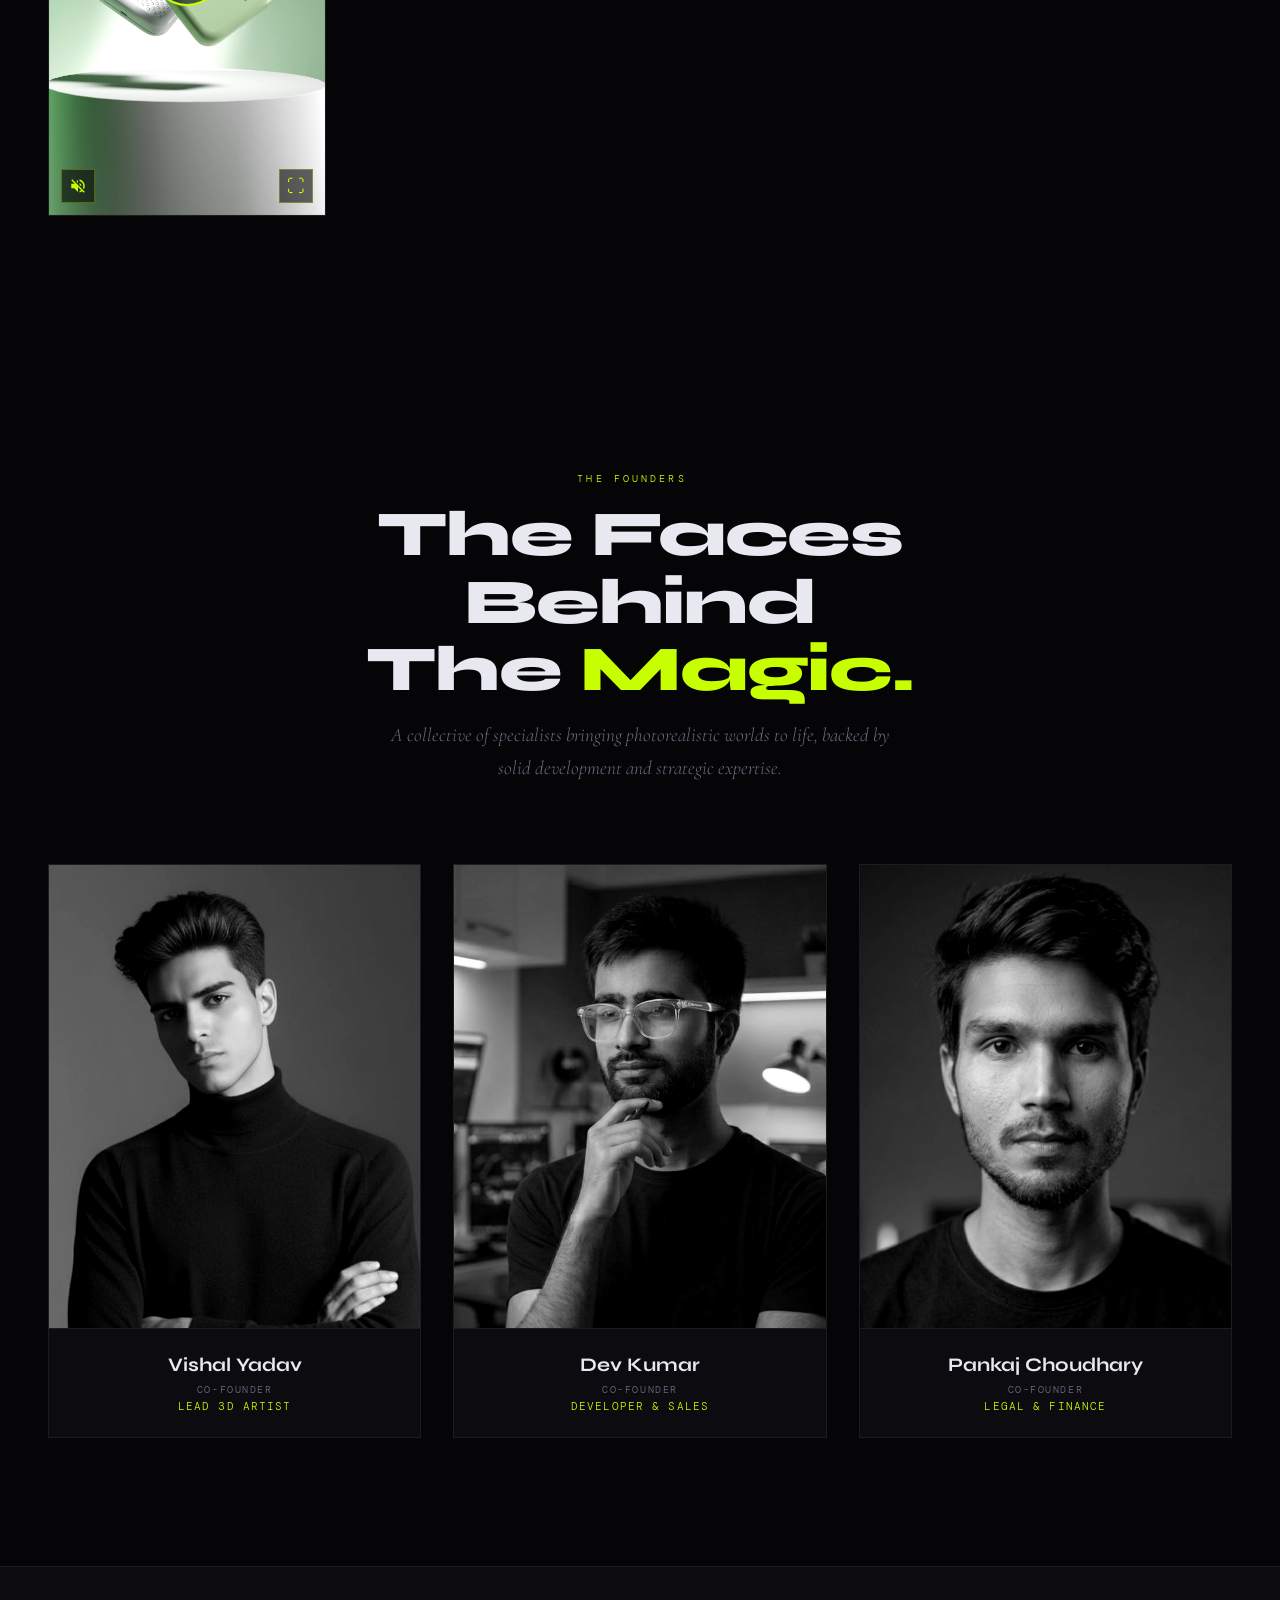
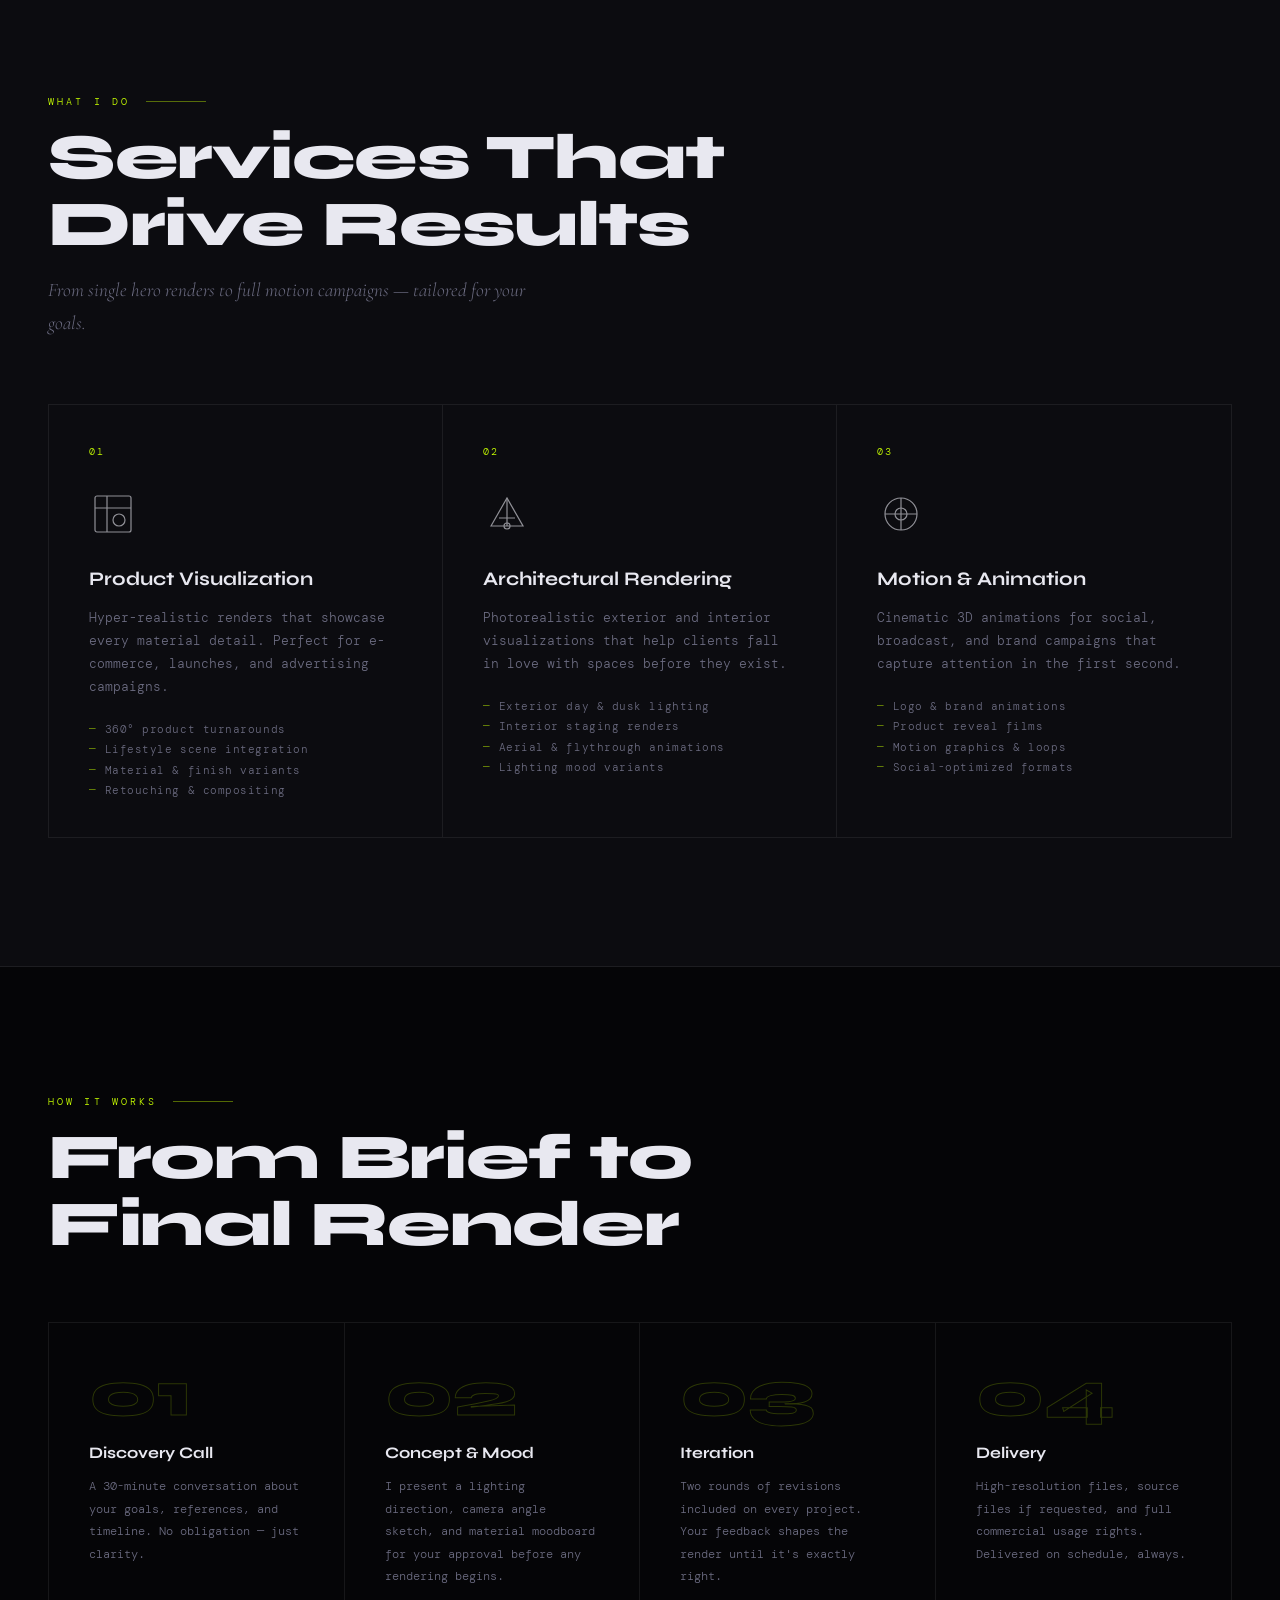
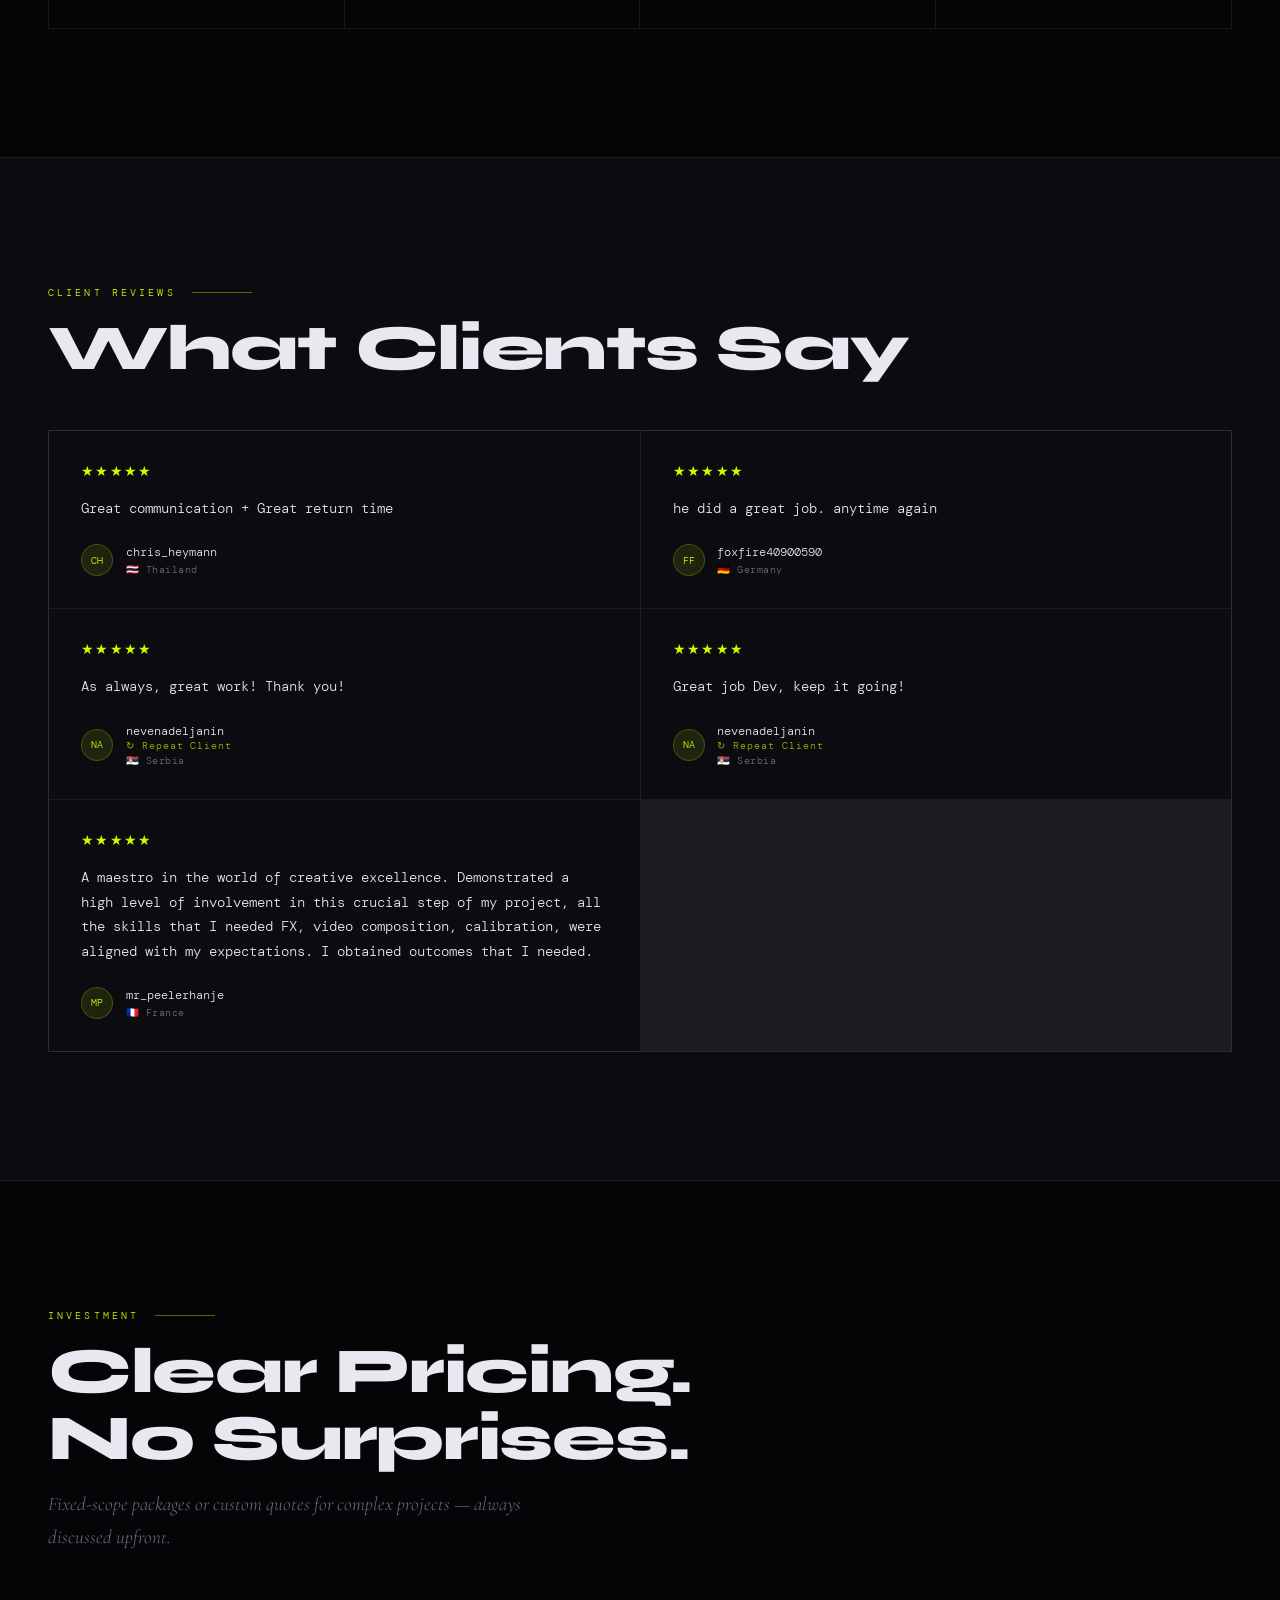
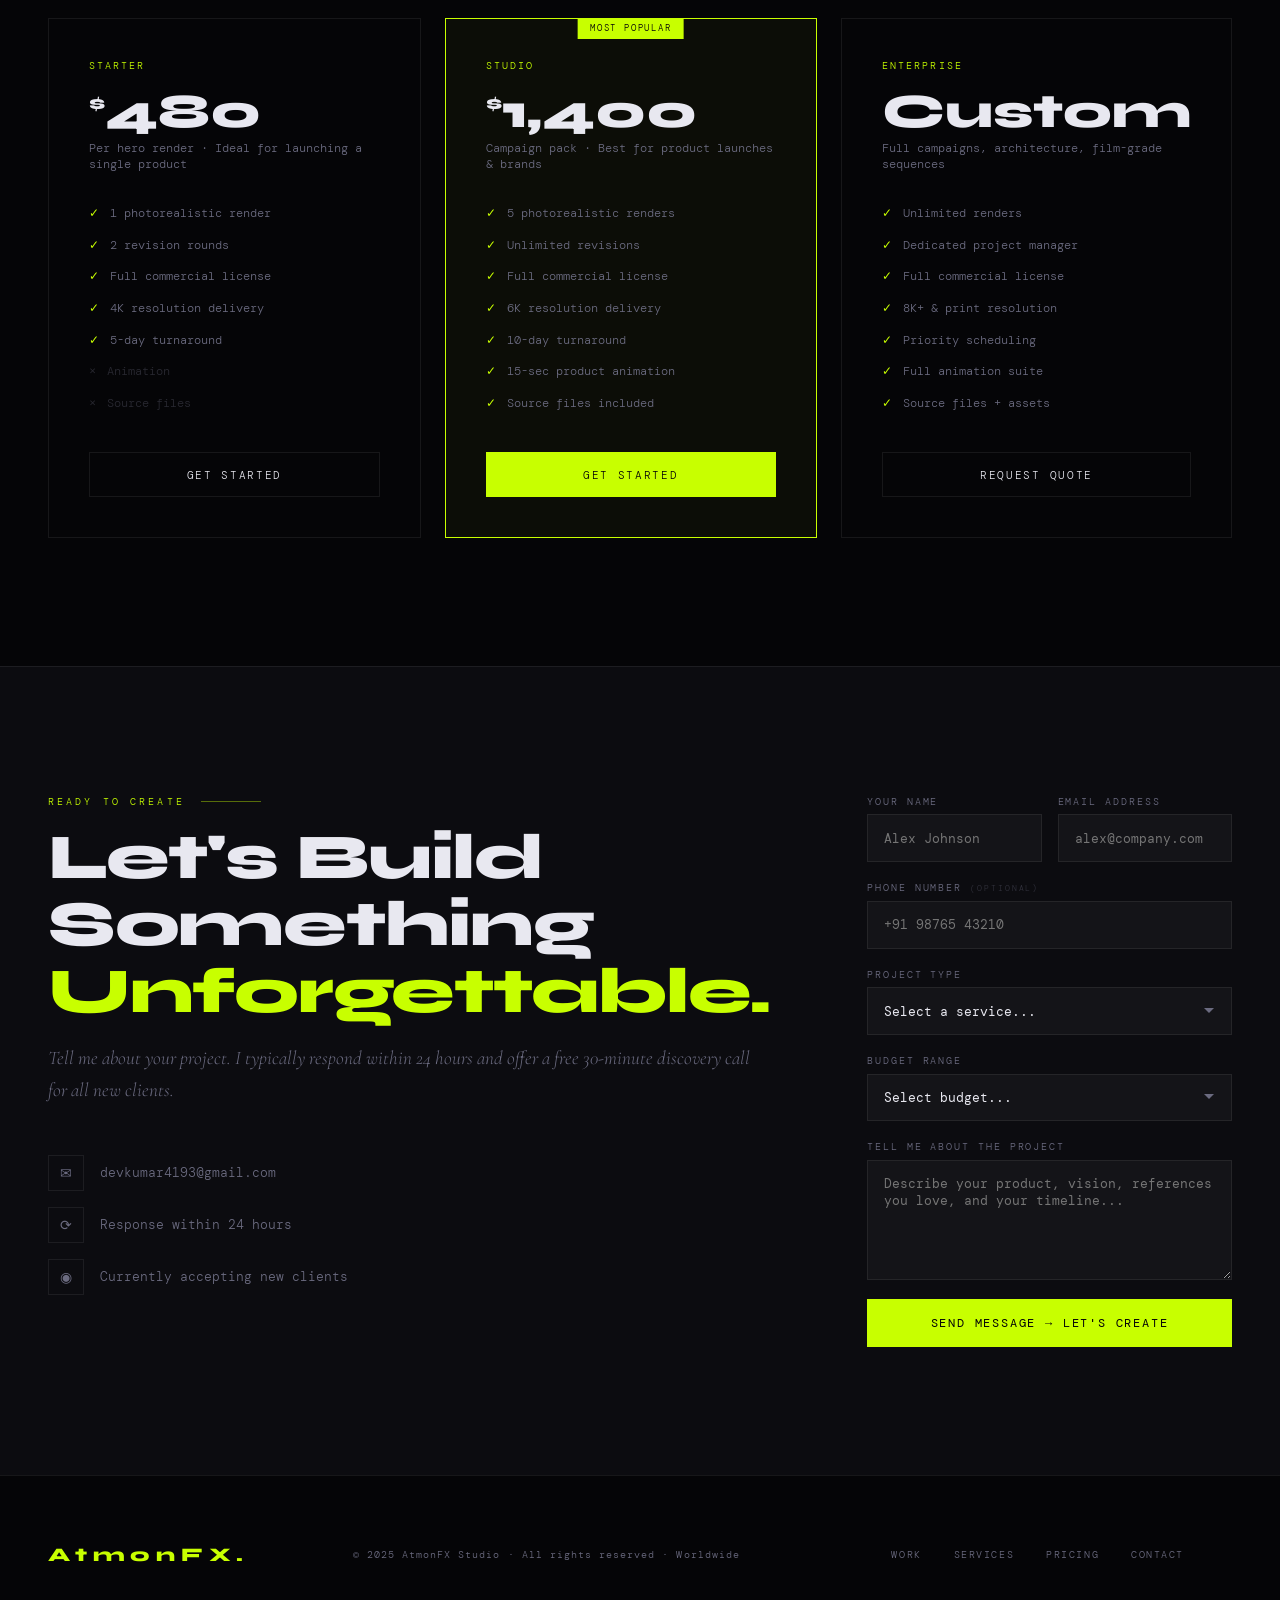
==== commit 0bba28bb: "Added google search html tag" ====
--- a/Production/index.html
+++ b/Production/index.html
@@ -12,6 +12,7 @@
   <meta name="author" content="AtmonFX Studio">
   <meta name="robots" content="index, follow, max-image-preview:large, max-snippet:-1, max-video-preview:-1">
   <meta name="theme-color" content="#c8ff00">
+  <meta name="google-site-verification" content="ImEyfK59Pe6By8qaWB3B07dmAUzbM934nj6RnLNeK9Q" />
 
   <!-- Canonical URL — UPDATE THIS to your actual domain -->
   <link rel="canonical" href="https://atmonfx.com/">
--- a/Production/styles.css
+++ b/Production/styles.css
@@ -35,13 +35,15 @@
   }
 
   /* ── NAV ──────────────────────────────── */
-  nav {
+  header {
     position: fixed; top: 0; left: 0; right: 0; z-index: 100;
-    display: flex; align-items: center; justify-content: space-between;
-    padding: 1.5rem 3rem;
     background: rgba(5,5,7,0.7);
     backdrop-filter: blur(20px);
     border-bottom: 1px solid var(--border);
+  }
+  nav {
+    display: flex; align-items: center; justify-content: space-between;
+    padding: 1.5rem 3rem;
   }
   .logo {
     font-family: 'Syne', sans-serif;
